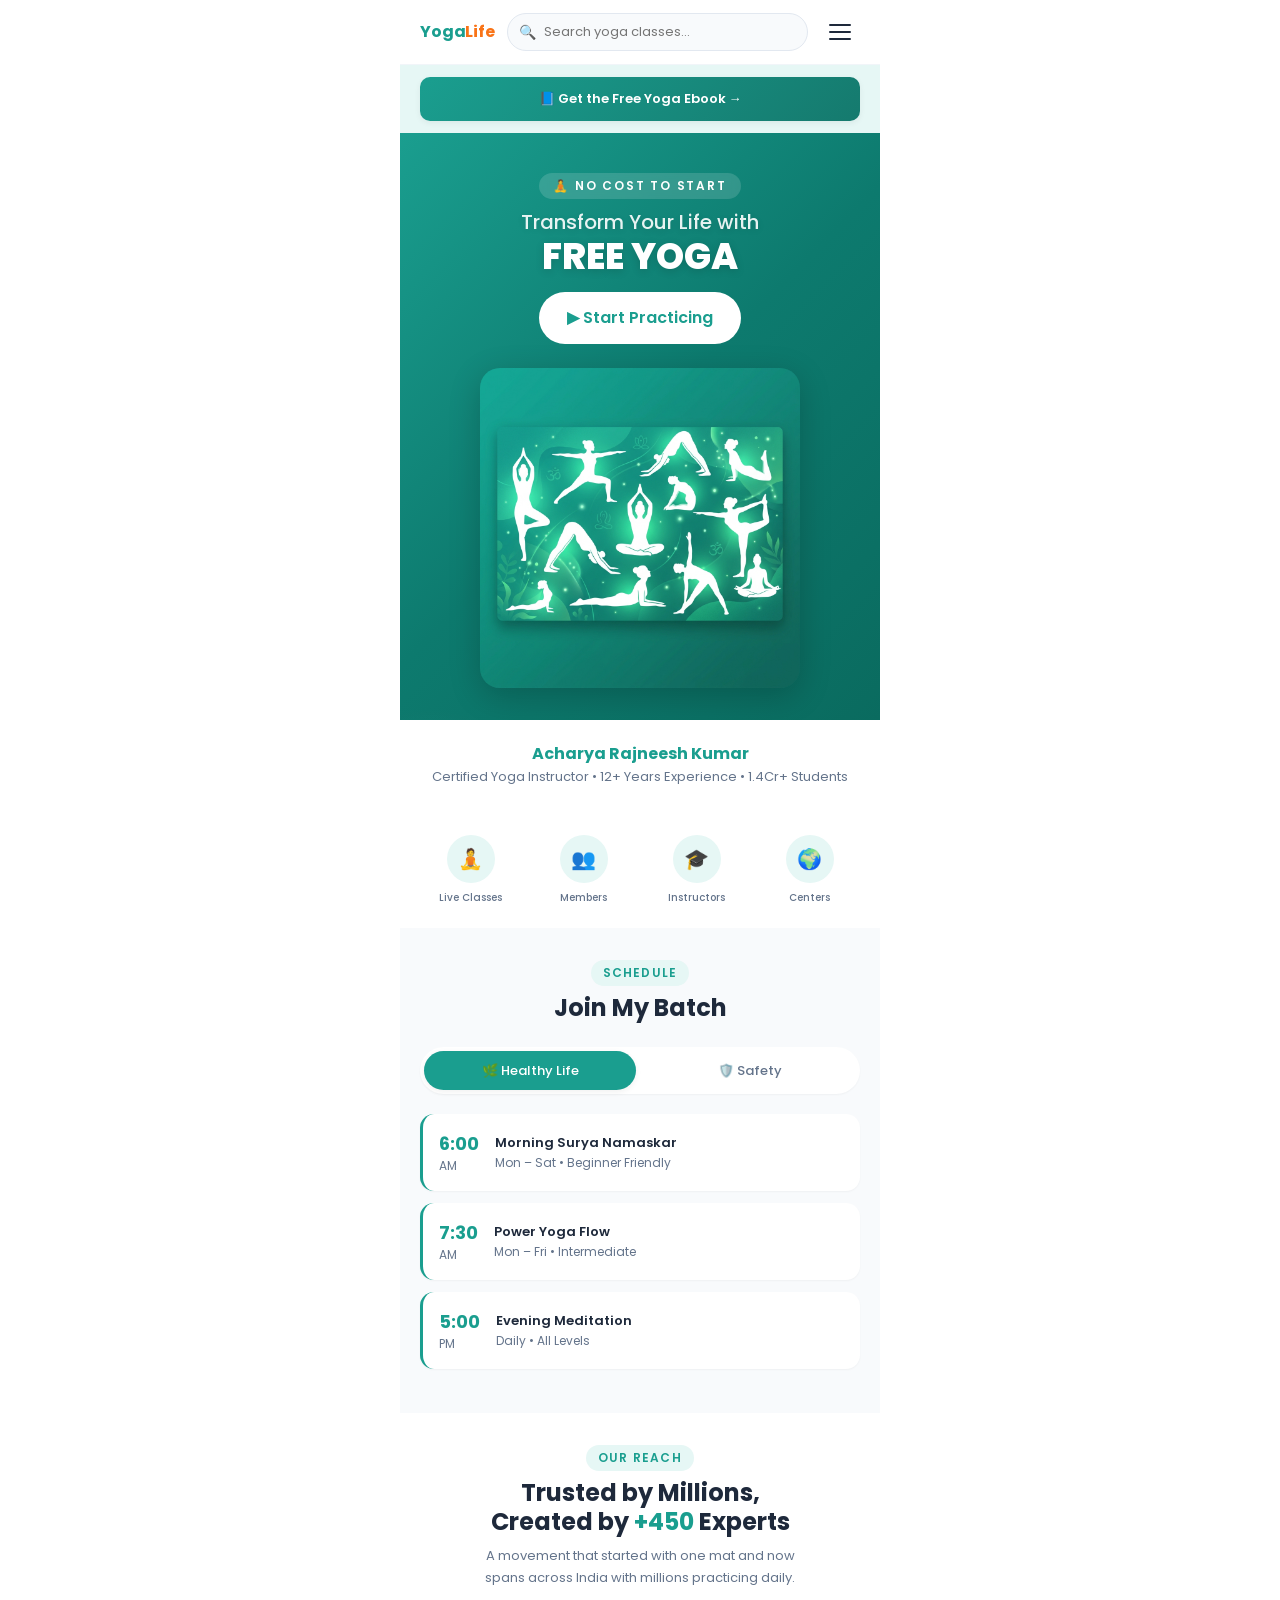
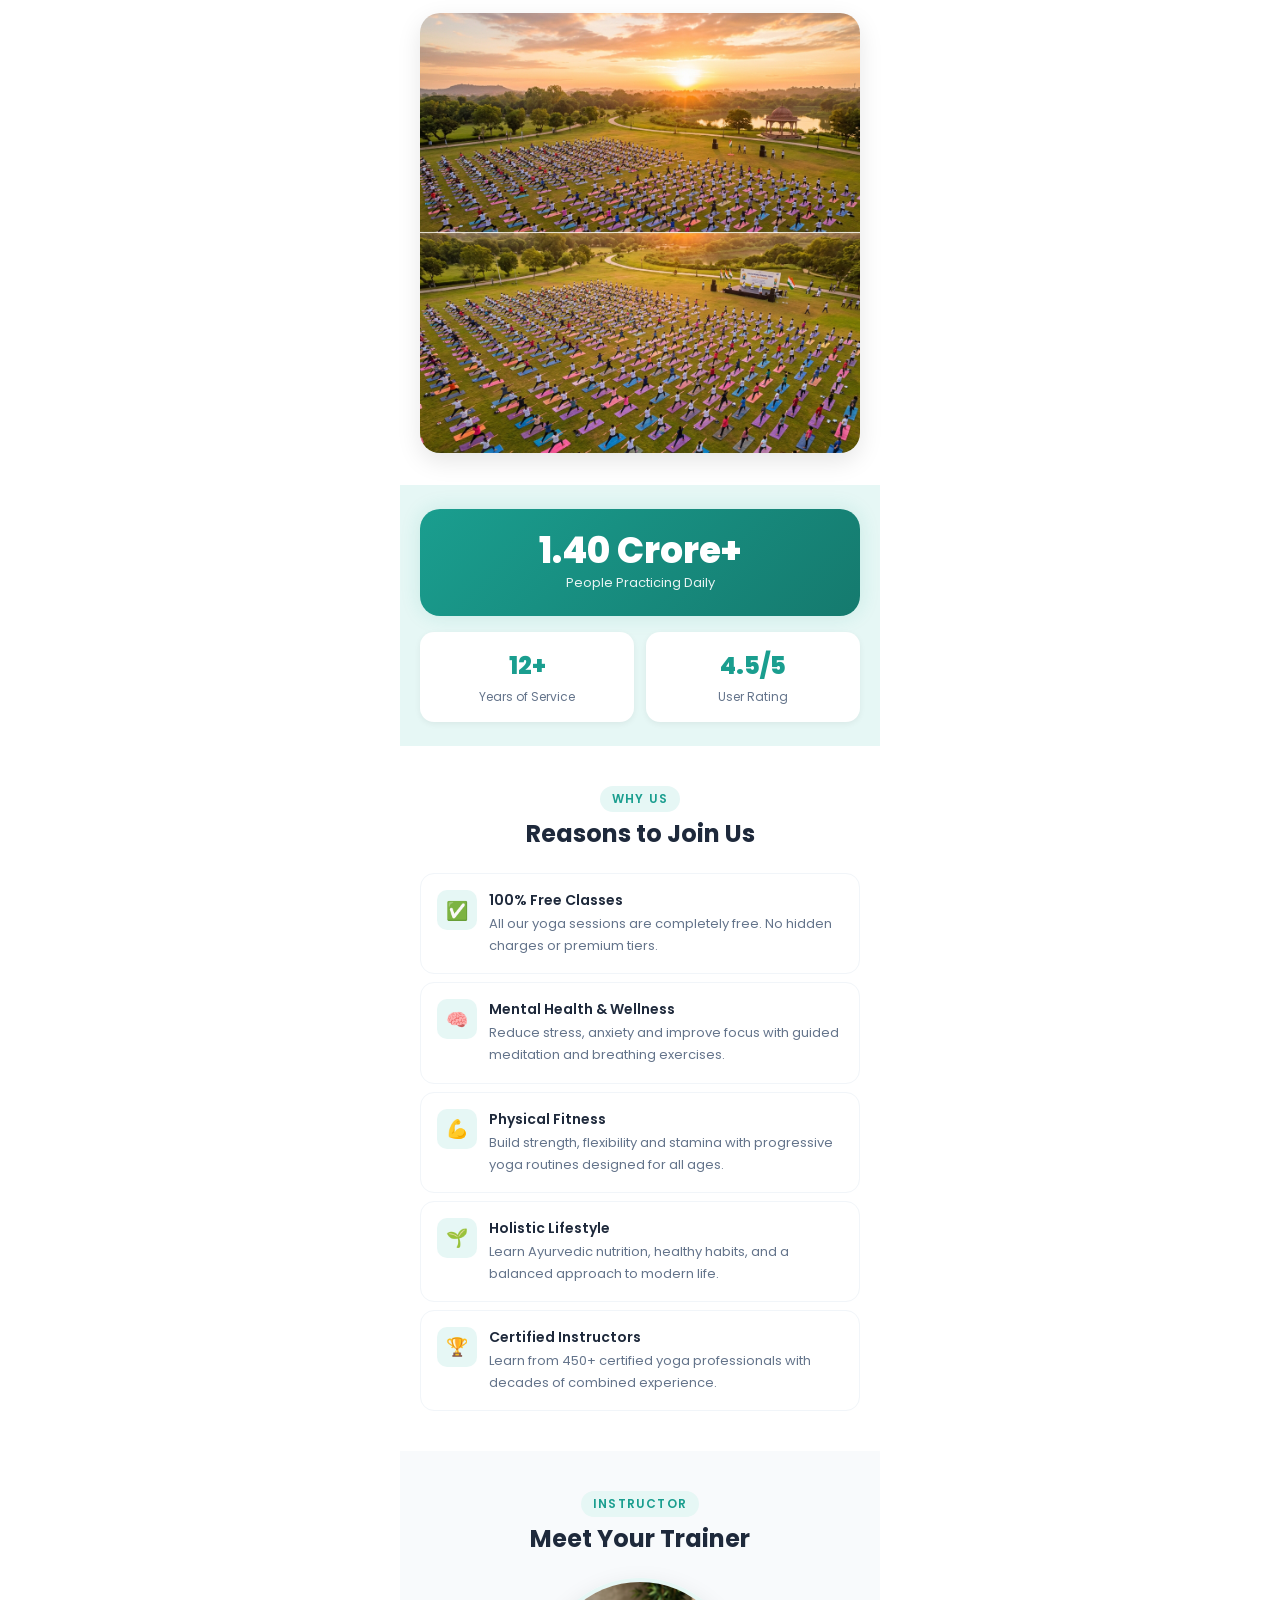
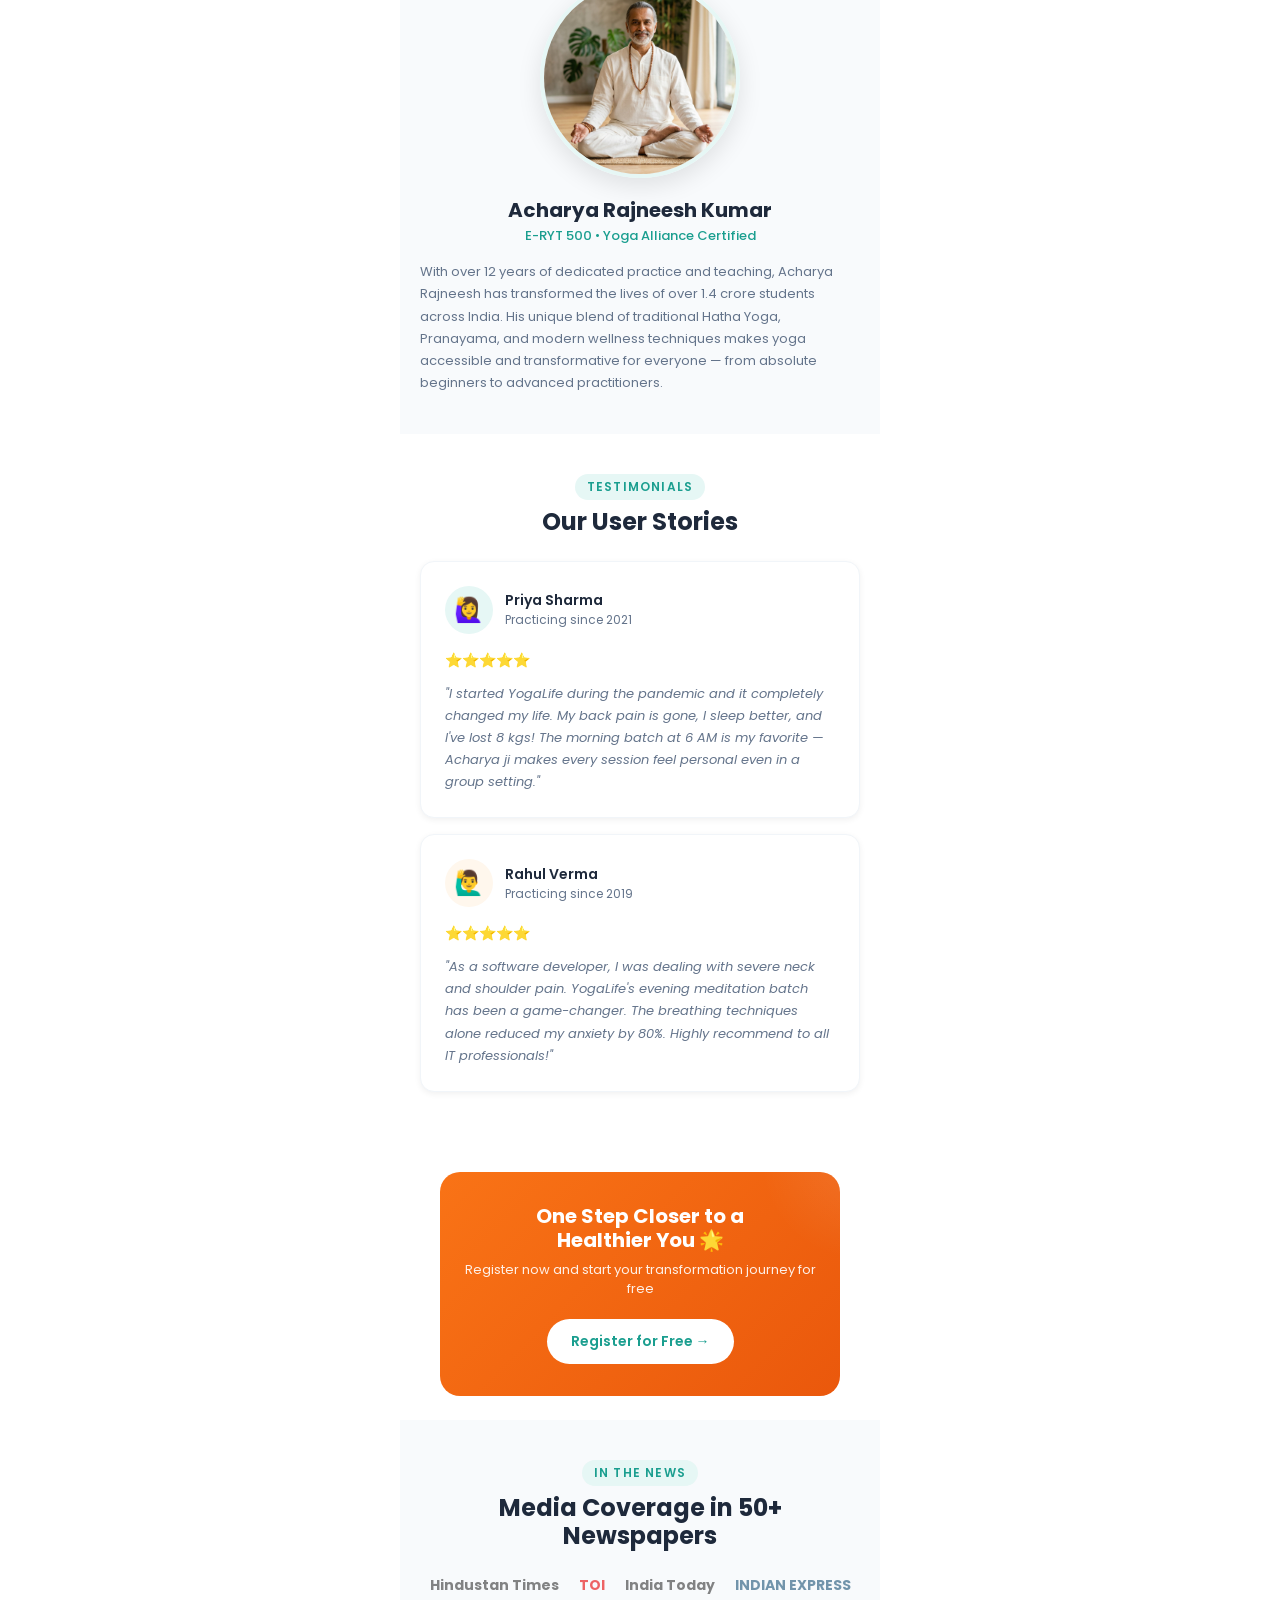
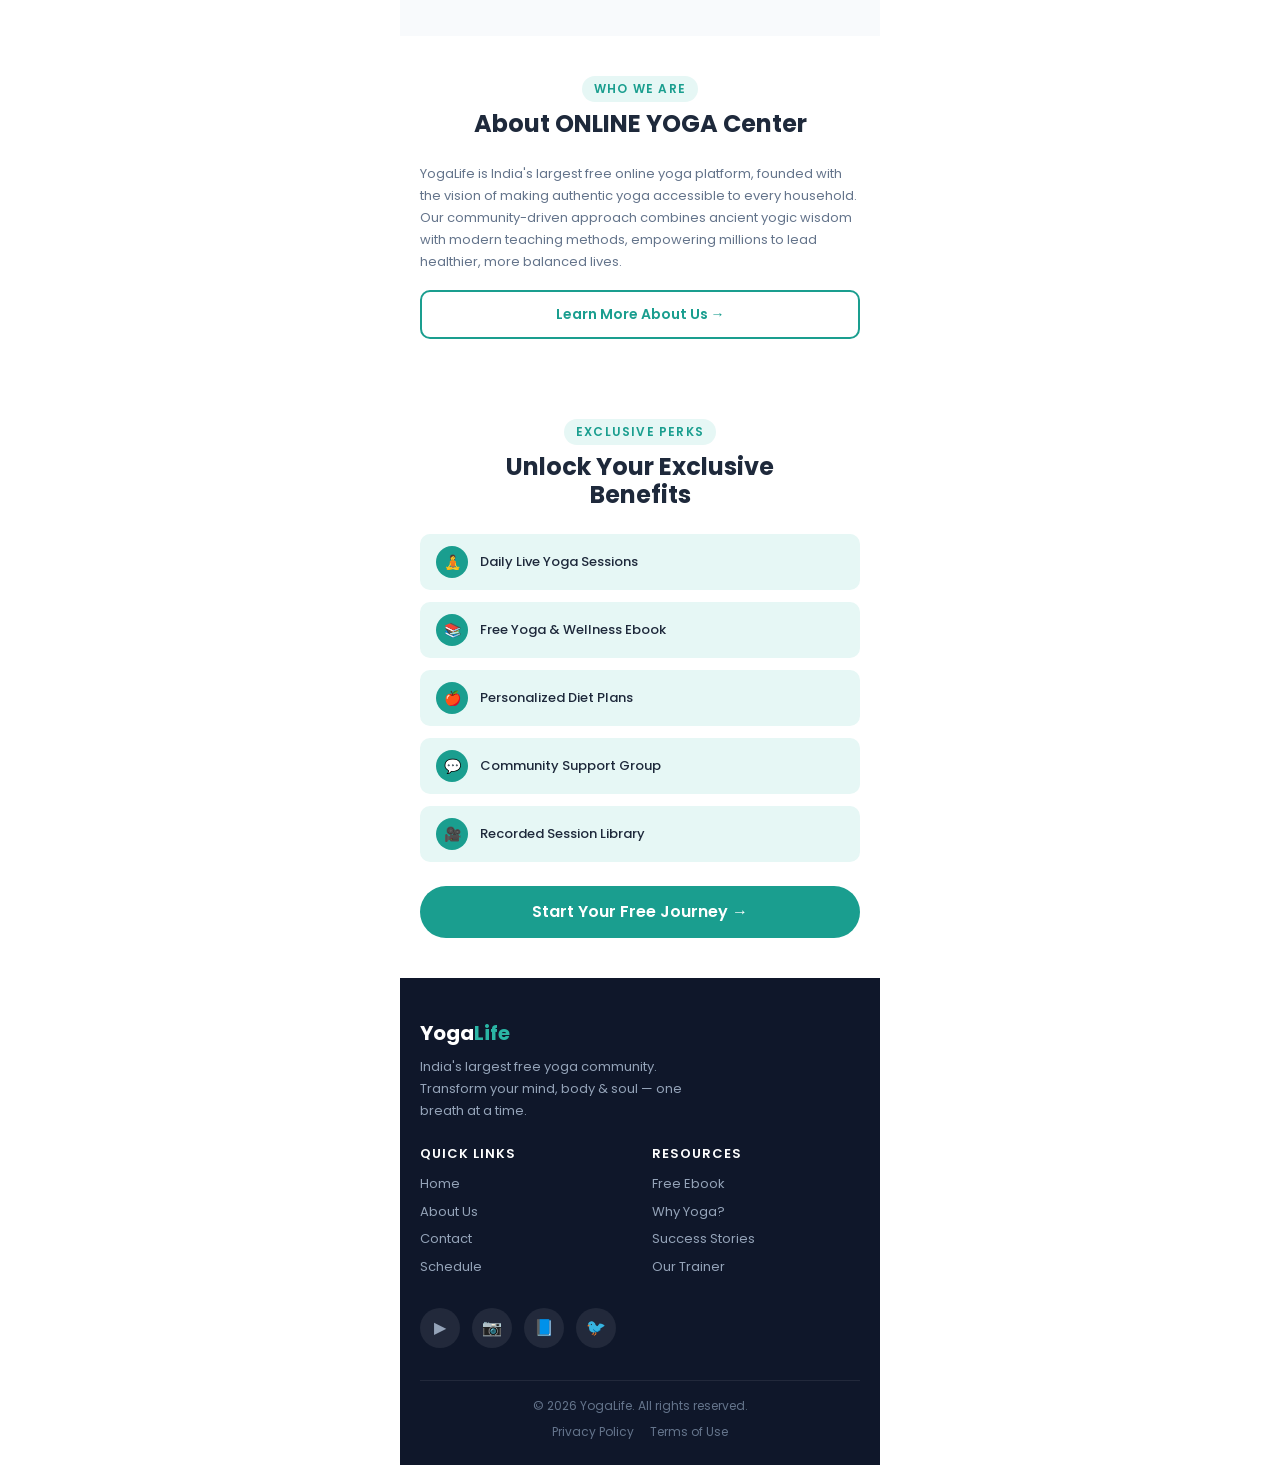
==== index.html @ 2ab1f59b "feat: initialize yoga website project with structural HTML, CSS modules, and core interactive JavaSc" ====
<!DOCTYPE html>
<html lang="en">
<head>
  <meta charset="UTF-8">
  <meta name="viewport" content="width=device-width, initial-scale=1.0, maximum-scale=1.0, user-scalable=no">
  <title>YogaLife — Free Yoga Classes Online | Transform Your Life</title>
  <meta name="description" content="Join millions practicing free yoga with YogaLife. Expert-led classes, trusted by 1.4 Crore+ users. Start your wellness journey today.">
  <link rel="icon" href="data:image/svg+xml,<svg xmlns='http://www.w3.org/2000/svg' viewBox='0 0 32 32'><text y='28' font-size='28'>🧘</text></svg>">

  <!-- Stylesheets -->
  <link rel="stylesheet" href="css/reset.css">
  <link rel="stylesheet" href="css/variables.css">
  <link rel="stylesheet" href="css/global.css">
  <link rel="stylesheet" href="css/components.css">
  <link rel="stylesheet" href="css/nav.css">
  <link rel="stylesheet" href="css/footer.css">
  <link rel="stylesheet" href="css/home.css">
</head>
<body>

  <!-- ========== NAVIGATION ========== -->
  <nav class="nav" id="main-nav">
    <div class="nav__inner">
      <a href="index.html" class="nav__brand">
        <span class="nav__name">Yoga<span>Life</span></span>
      </a>

      <div class="nav__search">
        <span class="nav__search-icon">🔍</span>
        <input type="text" class="nav__search-input" placeholder="Search yoga classes..." id="search-input">
      </div>

      <button class="nav__toggle" id="nav-toggle" aria-label="Open menu">
        <span class="nav__toggle-bar"></span>
        <span class="nav__toggle-bar"></span>
        <span class="nav__toggle-bar"></span>
      </button>
    </div>
  </nav>

  <!-- Slide Drawer -->
  <div class="nav__overlay" id="nav-overlay"></div>
  <div class="nav__drawer" id="nav-drawer">
    <div class="nav__drawer-header">
      <div class="nav__drawer-brand">Yoga<span>Life</span></div>
    </div>
    <div class="nav__links">
      <a href="index.html" class="nav__link active">
        <span class="nav__link-icon">🏠</span> Home
      </a>
      <a href="about.html" class="nav__link">
        <span class="nav__link-icon">📖</span> About Us
      </a>
      <a href="contact.html" class="nav__link">
        <span class="nav__link-icon">📞</span> Contact
      </a>
    </div>
    <div class="nav__drawer-cta">
      <a href="#benefits" class="btn btn--primary btn--full btn--pill">Get Free Ebook</a>
    </div>
  </div>

  <!-- ========== CTA BAR ========== -->
  <div class="cta-bar">
    <a href="#benefits" class="cta-bar__btn">📘 Get the Free Yoga Ebook →</a>
  </div>

  <!-- ========== HERO ========== -->
  <section class="hero" id="hero">
    <div class="hero__label">🧘 No Cost to Start</div>
    <h1 class="hero__title">
      <span>Transform Your Life with</span>
      FREE YOGA
    </h1>
    <div class="hero__cta">
      <a href="#join-batch" class="btn btn--white btn--pill btn--lg">
        ▶ Start Practicing
      </a>
    </div>
    <img src="assets/images/hero-banner.png" alt="Yoga poses silhouettes on teal background" class="hero__image" loading="eager">
  </section>

  <!-- ========== QUICK INFO ========== -->
  <section class="quick-info">
    <h2 class="quick-info__name">Acharya Rajneesh Kumar</h2>
    <p class="quick-info__tagline">Certified Yoga Instructor • 12+ Years Experience • 1.4Cr+ Students</p>
  </section>

  <!-- ========== QUICK STATS ROW ========== -->
  <section class="quick-stats animate-on-scroll">
    <div class="quick-stat">
      <div class="quick-stat__icon">🧘</div>
      <span class="quick-stat__label">Live Classes</span>
    </div>
    <div class="quick-stat">
      <div class="quick-stat__icon">👥</div>
      <span class="quick-stat__label">Members</span>
    </div>
    <div class="quick-stat">
      <div class="quick-stat__icon">🎓</div>
      <span class="quick-stat__label">Instructors</span>
    </div>
    <div class="quick-stat">
      <div class="quick-stat__icon">🌍</div>
      <span class="quick-stat__label">Centers</span>
    </div>
  </section>

  <!-- ========== JOIN MY BATCH ========== -->
  <section class="join-batch" id="join-batch">
    <div class="section-header">
      <span class="section-label">Schedule</span>
      <h2 class="section-title">Join My Batch</h2>
    </div>

    <div data-tabs>
      <div class="join-batch__tabs">
        <button class="join-batch__tab active" data-tab="healthy">🌿 Healthy Life</button>
        <button class="join-batch__tab" data-tab="safety">🛡️ Safety</button>
      </div>

      <div class="join-batch__content active" data-tab-panel="healthy">
        <div class="batch-card animate-on-scroll">
          <div class="batch-card__time">
            6:00 <span>AM</span>
          </div>
          <div class="batch-card__info">
            <div class="batch-card__name">Morning Surya Namaskar</div>
            <div class="batch-card__detail">Mon – Sat • Beginner Friendly</div>
          </div>
        </div>
        <div class="batch-card animate-on-scroll">
          <div class="batch-card__time">
            7:30 <span>AM</span>
          </div>
          <div class="batch-card__info">
            <div class="batch-card__name">Power Yoga Flow</div>
            <div class="batch-card__detail">Mon – Fri • Intermediate</div>
          </div>
        </div>
        <div class="batch-card animate-on-scroll">
          <div class="batch-card__time">
            5:00 <span>PM</span>
          </div>
          <div class="batch-card__info">
            <div class="batch-card__name">Evening Meditation</div>
            <div class="batch-card__detail">Daily • All Levels</div>
          </div>
        </div>
      </div>

      <div class="join-batch__content" data-tab-panel="safety">
        <div class="batch-card animate-on-scroll">
          <div class="batch-card__time">
            8:00 <span>AM</span>
          </div>
          <div class="batch-card__info">
            <div class="batch-card__name">Self-Defense Basics</div>
            <div class="batch-card__detail">Tue & Thu • All Levels</div>
          </div>
        </div>
        <div class="batch-card animate-on-scroll">
          <div class="batch-card__time">
            4:00 <span>PM</span>
          </div>
          <div class="batch-card__info">
            <div class="batch-card__name">Women's Safety Workshop</div>
            <div class="batch-card__detail">Saturday • Open for All</div>
          </div>
        </div>
      </div>
    </div>
  </section>

  <!-- ========== TRUST SECTION ========== -->
  <section class="trust animate-on-scroll">
    <div class="section-header">
      <span class="section-label">Our Reach</span>
      <h2 class="section-title">Trusted by Millions,<br>Created by <span class="text-primary-color">+450</span> Experts</h2>
      <p class="section-subtitle">A movement that started with one mat and now spans across India with millions practicing daily.</p>
    </div>
    <img src="assets/images/yoga-outdoor.png" alt="Hundreds of people practicing yoga outdoors at sunrise" class="trust__image" loading="lazy">
  </section>

  <!-- ========== BIG STATS ========== -->
  <section class="big-stats animate-on-scroll">
    <div class="big-stats__hero">
      <div class="big-stats__number">1.40 Crore+</div>
      <div class="big-stats__label">People Practicing Daily</div>
    </div>
    <div class="big-stats__row">
      <div class="stat-card animate-scale-in">
        <div class="stat-card__number">12+</div>
        <div class="stat-card__label">Years of Service</div>
      </div>
      <div class="stat-card animate-scale-in">
        <div class="stat-card__number">4.5/5</div>
        <div class="stat-card__label">User Rating</div>
      </div>
    </div>
  </section>

  <!-- ========== REASONS TO JOIN ========== -->
  <section class="reasons" id="reasons">
    <div class="section-header">
      <span class="section-label">Why Us</span>
      <h2 class="section-title">Reasons to Join Us</h2>
    </div>
    <div class="reasons__list">
      <div class="reason-item animate-on-scroll">
        <div class="reason-item__icon">✅</div>
        <div>
          <div class="reason-item__title">100% Free Classes</div>
          <p class="reason-item__text">All our yoga sessions are completely free. No hidden charges or premium tiers.</p>
        </div>
      </div>
      <div class="reason-item animate-on-scroll">
        <div class="reason-item__icon">🧠</div>
        <div>
          <div class="reason-item__title">Mental Health & Wellness</div>
          <p class="reason-item__text">Reduce stress, anxiety and improve focus with guided meditation and breathing exercises.</p>
        </div>
      </div>
      <div class="reason-item animate-on-scroll">
        <div class="reason-item__icon">💪</div>
        <div>
          <div class="reason-item__title">Physical Fitness</div>
          <p class="reason-item__text">Build strength, flexibility and stamina with progressive yoga routines designed for all ages.</p>
        </div>
      </div>
      <div class="reason-item animate-on-scroll">
        <div class="reason-item__icon">🌱</div>
        <div>
          <div class="reason-item__title">Holistic Lifestyle</div>
          <p class="reason-item__text">Learn Ayurvedic nutrition, healthy habits, and a balanced approach to modern life.</p>
        </div>
      </div>
      <div class="reason-item animate-on-scroll">
        <div class="reason-item__icon">🏆</div>
        <div>
          <div class="reason-item__title">Certified Instructors</div>
          <p class="reason-item__text">Learn from 450+ certified yoga professionals with decades of combined experience.</p>
        </div>
      </div>
    </div>
  </section>

  <!-- ========== MEET YOUR TRAINER ========== -->
  <section class="trainer animate-on-scroll" id="trainer">
    <div class="section-header">
      <span class="section-label">Instructor</span>
      <h2 class="section-title">Meet Your Trainer</h2>
    </div>
    <div class="trainer__card">
      <img src="assets/images/trainer-main.png" alt="Acharya Rajneesh Kumar - Yoga Instructor" class="trainer__image" loading="lazy">
      <h3 class="trainer__name">Acharya Rajneesh Kumar</h3>
      <p class="trainer__credentials">E-RYT 500 • Yoga Alliance Certified</p>
      <p class="trainer__bio">
        With over 12 years of dedicated practice and teaching, Acharya Rajneesh has transformed the lives of over 1.4 crore students across India. His unique blend of traditional Hatha Yoga, Pranayama, and modern wellness techniques makes yoga accessible and transformative for everyone — from absolute beginners to advanced practitioners.
      </p>
    </div>
  </section>

  <!-- ========== USER STORIES ========== -->
  <section class="stories" id="stories">
    <div class="section-header">
      <span class="section-label">Testimonials</span>
      <h2 class="section-title">Our User Stories</h2>
    </div>

    <div class="testimonial-card animate-on-scroll">
      <div class="testimonial-card__header">
        <div class="testimonial-card__avatar" style="background: var(--color-primary-bg); display:flex; align-items:center; justify-content:center; font-size:24px; width:48px; height:48px; border-radius:50%;">🙋‍♀️</div>
        <div>
          <div class="testimonial-card__name">Priya Sharma</div>
          <div class="testimonial-card__role">Practicing since 2021</div>
        </div>
      </div>
      <div class="testimonial-card__stars">⭐⭐⭐⭐⭐</div>
      <p class="testimonial-card__quote">
        "I started YogaLife during the pandemic and it completely changed my life. My back pain is gone, I sleep better, and I've lost 8 kgs! The morning batch at 6 AM is my favorite — Acharya ji makes every session feel personal even in a group setting."
      </p>
    </div>

    <div class="testimonial-card animate-on-scroll" style="margin-top: var(--space-4);">
      <div class="testimonial-card__header">
        <div class="testimonial-card__avatar" style="background: var(--color-accent-bg); display:flex; align-items:center; justify-content:center; font-size:24px; width:48px; height:48px; border-radius:50%;">🙋‍♂️</div>
        <div>
          <div class="testimonial-card__name">Rahul Verma</div>
          <div class="testimonial-card__role">Practicing since 2019</div>
        </div>
      </div>
      <div class="testimonial-card__stars">⭐⭐⭐⭐⭐</div>
      <p class="testimonial-card__quote">
        "As a software developer, I was dealing with severe neck and shoulder pain. YogaLife's evening meditation batch has been a game-changer. The breathing techniques alone reduced my anxiety by 80%. Highly recommend to all IT professionals!"
      </p>
    </div>
  </section>

  <!-- ========== CTA BANNER ========== -->
  <section class="section" style="padding-bottom: var(--space-6);">
    <div class="cta-banner animate-scale-in">
      <h2 class="cta-banner__title">One Step Closer to a<br>Healthier You 🌟</h2>
      <p class="cta-banner__text">Register now and start your transformation journey for free</p>
      <a href="contact.html" class="btn btn--white btn--pill" style="position:relative;z-index:1;">Register for Free →</a>
    </div>
  </section>

  <!-- ========== MEDIA COVERAGE ========== -->
  <section class="media-coverage animate-on-scroll">
    <div class="section-header">
      <span class="section-label">In the News</span>
      <h2 class="section-title">Media Coverage in 50+<br>Newspapers</h2>
    </div>
    <div class="media-coverage__logos">
      <span style="font-weight:700; font-size:14px; color:#333; opacity:0.6;">Hindustan Times</span>
      <span style="font-weight:700; font-size:14px; color:#e60000; opacity:0.6;">TOI</span>
      <span style="font-weight:700; font-size:14px; color:#333; opacity:0.6;">India Today</span>
      <span style="font-weight:700; font-size:14px; color:#1a5276; opacity:0.6;">INDIAN EXPRESS</span>
    </div>
  </section>

  <!-- ========== ABOUT PREVIEW ========== -->
  <section class="about-preview animate-on-scroll" id="about-preview">
    <div class="section-header">
      <span class="section-label">Who We Are</span>
      <h2 class="section-title">About ONLINE YOGA Center</h2>
    </div>
    <p class="about-preview__text">
      YogaLife is India's largest free online yoga platform, founded with the vision of making authentic yoga accessible to every household. Our community-driven approach combines ancient yogic wisdom with modern teaching methods, empowering millions to lead healthier, more balanced lives.
    </p>
    <a href="about.html" class="btn btn--outline btn--full mt-4">Learn More About Us →</a>
  </section>

  <!-- ========== UNLOCK BENEFITS ========== -->
  <section class="benefits" id="benefits">
    <div class="section-header">
      <span class="section-label">Exclusive Perks</span>
      <h2 class="section-title">Unlock Your Exclusive<br>Benefits</h2>
    </div>
    <div class="benefits__list">
      <div class="benefit-item animate-on-scroll">
        <div class="benefit-item__icon">🧘</div>
        <span class="benefit-item__text">Daily Live Yoga Sessions</span>
      </div>
      <div class="benefit-item animate-on-scroll">
        <div class="benefit-item__icon">📚</div>
        <span class="benefit-item__text">Free Yoga & Wellness Ebook</span>
      </div>
      <div class="benefit-item animate-on-scroll">
        <div class="benefit-item__icon">🍎</div>
        <span class="benefit-item__text">Personalized Diet Plans</span>
      </div>
      <div class="benefit-item animate-on-scroll">
        <div class="benefit-item__icon">💬</div>
        <span class="benefit-item__text">Community Support Group</span>
      </div>
      <div class="benefit-item animate-on-scroll">
        <div class="benefit-item__icon">🎥</div>
        <span class="benefit-item__text">Recorded Session Library</span>
      </div>
    </div>
    <a href="contact.html" class="btn btn--primary btn--full btn--pill btn--lg">
      Start Your Free Journey →
    </a>
  </section>

  <!-- ========== FOOTER ========== -->
  <footer class="footer" id="footer">
    <div class="footer__brand">
      <div class="footer__logo">Yoga<span>Life</span></div>
      <p class="footer__tagline">India's largest free yoga community. Transform your mind, body & soul — one breath at a time.</p>
    </div>

    <div class="footer__grid">
      <div>
        <h3 class="footer__heading">Quick Links</h3>
        <div class="footer__links">
          <a href="index.html" class="footer__link">Home</a>
          <a href="about.html" class="footer__link">About Us</a>
          <a href="contact.html" class="footer__link">Contact</a>
          <a href="#join-batch" class="footer__link">Schedule</a>
        </div>
      </div>
      <div>
        <h3 class="footer__heading">Resources</h3>
        <div class="footer__links">
          <a href="#benefits" class="footer__link">Free Ebook</a>
          <a href="#reasons" class="footer__link">Why Yoga?</a>
          <a href="#stories" class="footer__link">Success Stories</a>
          <a href="#trainer" class="footer__link">Our Trainer</a>
        </div>
      </div>
    </div>

    <div class="footer__social">
      <a href="#" class="footer__social-link" aria-label="YouTube">▶</a>
      <a href="#" class="footer__social-link" aria-label="Instagram">📷</a>
      <a href="#" class="footer__social-link" aria-label="Facebook">📘</a>
      <a href="#" class="footer__social-link" aria-label="Twitter">🐦</a>
    </div>

    <div class="footer__divider"></div>
    <div class="footer__bottom">
      <p class="footer__copyright">© 2026 YogaLife. All rights reserved.</p>
      <div class="footer__legal">
        <a href="#" class="footer__legal-link">Privacy Policy</a>
        <a href="#" class="footer__legal-link">Terms of Use</a>
      </div>
    </div>
  </footer>

  <!-- Scripts -->
  <script src="js/main.js"></script>
  <script src="js/tabs.js"></script>

</body>
</html>
---- css/variables.css ----
/* ============================================
   Design Tokens — CSS Custom Properties
   ============================================ */

:root {
  /* ---- Colors ---- */
  --color-primary:        #1A9E8F;
  --color-primary-dark:   #157A6E;
  --color-primary-light:  #2BB5A5;
  --color-primary-bg:     #E6F7F5;
  --color-primary-subtle: #F0FAF8;

  --color-accent:         #F97316;
  --color-accent-dark:    #EA580C;
  --color-accent-light:   #FB923C;
  --color-accent-bg:      #FFF7ED;

  --color-white:          #FFFFFF;
  --color-black:          #0F172A;

  --color-gray-50:        #F8FAFC;
  --color-gray-100:       #F1F5F9;
  --color-gray-200:       #E2E8F0;
  --color-gray-300:       #CBD5E1;
  --color-gray-400:       #94A3B8;
  --color-gray-500:       #64748B;
  --color-gray-600:       #475569;
  --color-gray-700:       #334155;
  --color-gray-800:       #1E293B;
  --color-gray-900:       #0F172A;

  --color-success:        #22C55E;
  --color-warning:        #EAB308;
  --color-error:          #EF4444;
  --color-info:           #3B82F6;

  /* ---- Surfaces ---- */
  --surface-page:         var(--color-white);
  --surface-card:         var(--color-white);
  --surface-elevated:     var(--color-gray-50);
  --surface-tinted:       var(--color-primary-subtle);

  /* ---- Text ---- */
  --text-primary:         var(--color-gray-800);
  --text-secondary:       var(--color-gray-500);
  --text-muted:           var(--color-gray-400);
  --text-on-primary:      var(--color-white);
  --text-on-accent:       var(--color-white);

  /* ---- Typography ---- */
  --font-family:          'Poppins', -apple-system, BlinkMacSystemFont, 'Segoe UI', sans-serif;
  --font-size-xs:         0.75rem;   /* 12px */
  --font-size-sm:         0.8125rem; /* 13px */
  --font-size-base:       0.875rem;  /* 14px */
  --font-size-md:         1rem;      /* 16px */
  --font-size-lg:         1.125rem;  /* 18px */
  --font-size-xl:         1.25rem;   /* 20px */
  --font-size-2xl:        1.5rem;    /* 24px */
  --font-size-3xl:        1.875rem;  /* 30px */
  --font-size-4xl:        2.25rem;   /* 36px */

  --font-weight-regular:  400;
  --font-weight-medium:   500;
  --font-weight-semibold: 600;
  --font-weight-bold:     700;
  --font-weight-extrabold:800;

  --line-height-tight:    1.2;
  --line-height-normal:   1.5;
  --line-height-relaxed:  1.7;

  /* ---- Spacing ---- */
  --space-1:  0.25rem;  /* 4px */
  --space-2:  0.5rem;   /* 8px */
  --space-3:  0.75rem;  /* 12px */
  --space-4:  1rem;     /* 16px */
  --space-5:  1.25rem;  /* 20px */
  --space-6:  1.5rem;   /* 24px */
  --space-8:  2rem;     /* 32px */
  --space-10: 2.5rem;   /* 40px */
  --space-12: 3rem;     /* 48px */
  --space-16: 4rem;     /* 64px */
  --space-20: 5rem;     /* 80px */

  /* ---- Layout ---- */
  --container-padding:    var(--space-5);
  --section-gap:          var(--space-12);

  /* ---- Border Radius ---- */
  --radius-sm:   6px;
  --radius-md:   10px;
  --radius-lg:   14px;
  --radius-xl:   20px;
  --radius-full: 9999px;

  /* ---- Shadows ---- */
  --shadow-xs:   0 1px 2px rgba(0,0,0,0.04);
  --shadow-sm:   0 2px 6px rgba(0,0,0,0.06);
  --shadow-md:   0 4px 12px rgba(0,0,0,0.08);
  --shadow-lg:   0 8px 24px rgba(0,0,0,0.10);
  --shadow-xl:   0 16px 40px rgba(0,0,0,0.12);
  --shadow-card: 0 2px 8px rgba(26,158,143,0.08);
  --shadow-glow: 0 0 20px rgba(26,158,143,0.15);

  /* ---- Transitions ---- */
  --transition-fast:   150ms ease;
  --transition-base:   250ms ease;
  --transition-slow:   400ms ease;
  --transition-spring: 350ms cubic-bezier(0.34,1.56,0.64,1);

  /* ---- Z-Index ---- */
  --z-dropdown:  100;
  --z-sticky:    200;
  --z-overlay:   300;
  --z-modal:     400;
  --z-toast:     500;
}
---- css/global.css ----
/* ============================================
   Global Styles — Typography, Layout, Utilities
   ============================================ */

@import url('https://fonts.googleapis.com/css2?family=Poppins:wght@300;400;500;600;700;800&display=swap');

body {
  font-family: var(--font-family);
  font-size: var(--font-size-base);
  font-weight: var(--font-weight-regular);
  color: var(--text-primary);
  background-color: var(--surface-page);
  line-height: var(--line-height-normal);
  max-width: 480px;
  margin: 0 auto;
  overflow-x: hidden;
  position: relative;
}

/* Typography */
.heading-1 { font-size: var(--font-size-3xl); font-weight: var(--font-weight-bold); line-height: var(--line-height-tight); }
.heading-2 { font-size: var(--font-size-2xl); font-weight: var(--font-weight-bold); line-height: var(--line-height-tight); }
.heading-3 { font-size: var(--font-size-xl); font-weight: var(--font-weight-semibold); }
.heading-4 { font-size: var(--font-size-lg); font-weight: var(--font-weight-semibold); }
.body-lg { font-size: var(--font-size-md); line-height: var(--line-height-relaxed); }
.body-sm { font-size: var(--font-size-sm); }
.text-xs { font-size: var(--font-size-xs); }
.text-muted { color: var(--text-secondary); }
.text-accent { color: var(--color-accent); }
.text-primary-color { color: var(--color-primary); }
.text-center { text-align: center; }
.text-bold { font-weight: var(--font-weight-bold); }

/* Section Containers */
.section { padding: var(--space-10) var(--container-padding); }
.section--tinted { background-color: var(--surface-tinted); }
.section--primary { background-color: var(--color-primary); color: var(--text-on-primary); }
.section--accent { background: linear-gradient(135deg, var(--color-accent), var(--color-accent-dark)); color: var(--text-on-accent); }
.section--gray { background-color: var(--color-gray-50); }

/* Section Header */
.section-header { margin-bottom: var(--space-6); text-align: center; }
.section-label {
  display: inline-block; font-size: var(--font-size-xs); font-weight: var(--font-weight-semibold);
  text-transform: uppercase; letter-spacing: 0.1em; color: var(--color-primary);
  background: var(--color-primary-bg); padding: var(--space-1) var(--space-3);
  border-radius: var(--radius-full); margin-bottom: var(--space-2);
}
.section-title { font-size: var(--font-size-2xl); font-weight: var(--font-weight-bold); color: var(--text-primary); margin-bottom: var(--space-2); line-height: var(--line-height-tight); }
.section-subtitle { font-size: var(--font-size-sm); color: var(--text-secondary); max-width: 320px; margin: 0 auto; line-height: var(--line-height-relaxed); }

/* Flex Utilities */
.flex { display: flex; }
.flex-col { flex-direction: column; }
.flex-wrap { flex-wrap: wrap; }
.items-center { align-items: center; }
.justify-center { justify-content: center; }
.justify-between { justify-content: space-between; }
.gap-2 { gap: var(--space-2); }
.gap-3 { gap: var(--space-3); }
.gap-4 { gap: var(--space-4); }
.gap-6 { gap: var(--space-6); }
.gap-8 { gap: var(--space-8); }

/* Spacing */
.mt-2 { margin-top: var(--space-2); }
.mt-4 { margin-top: var(--space-4); }
.mt-6 { margin-top: var(--space-6); }
.mb-2 { margin-bottom: var(--space-2); }
.mb-4 { margin-bottom: var(--space-4); }
.mb-6 { margin-bottom: var(--space-6); }
.w-full { width: 100%; }

/* Border Radius */
.rounded-md { border-radius: var(--radius-md); }
.rounded-lg { border-radius: var(--radius-lg); }
.rounded-xl { border-radius: var(--radius-xl); }
.rounded-full { border-radius: var(--radius-full); }

/* Scroll Animations */
.animate-on-scroll {
  opacity: 0; transform: translateY(24px);
  transition: opacity var(--transition-slow), transform var(--transition-slow);
}
.animate-on-scroll.is-visible { opacity: 1; transform: translateY(0); }
.animate-scale-in { opacity: 0; transform: scale(0.92); transition: opacity var(--transition-slow), transform var(--transition-spring); }
.animate-scale-in.is-visible { opacity: 1; transform: scale(1); }

.stagger-children > *:nth-child(1) { transition-delay: 0ms; }
.stagger-children > *:nth-child(2) { transition-delay: 80ms; }
.stagger-children > *:nth-child(3) { transition-delay: 160ms; }
.stagger-children > *:nth-child(4) { transition-delay: 240ms; }

.divider { width: 48px; height: 3px; background: linear-gradient(90deg, var(--color-primary), var(--color-primary-light)); border-radius: var(--radius-full); margin: var(--space-3) auto; }
.sr-only { position: absolute; width: 1px; height: 1px; padding: 0; margin: -1px; overflow: hidden; clip: rect(0,0,0,0); white-space: nowrap; border: 0; }
---- css/components.css ----
/* ============================================
   Reusable Components
   ============================================ */

/* ---- Buttons ---- */
.btn {
  display: inline-flex; align-items: center; justify-content: center; gap: var(--space-2);
  padding: 12px 24px; font-size: var(--font-size-base); font-weight: var(--font-weight-semibold);
  border-radius: var(--radius-md); transition: all var(--transition-base);
  cursor: pointer; border: none; white-space: nowrap; text-align: center;
}
.btn--primary { background: var(--color-primary); color: var(--text-on-primary); }
.btn--primary:hover { background: var(--color-primary-dark); transform: translateY(-1px); box-shadow: var(--shadow-md); }
.btn--accent { background: var(--color-accent); color: var(--text-on-accent); }
.btn--accent:hover { background: var(--color-accent-dark); transform: translateY(-1px); box-shadow: var(--shadow-md); }
.btn--outline { background: transparent; color: var(--color-primary); border: 2px solid var(--color-primary); }
.btn--outline:hover { background: var(--color-primary); color: var(--text-on-primary); }
.btn--white { background: var(--color-white); color: var(--color-primary); }
.btn--white:hover { background: var(--color-gray-100); transform: translateY(-1px); }
.btn--pill { border-radius: var(--radius-full); }
.btn--sm { padding: 8px 16px; font-size: var(--font-size-sm); }
.btn--lg { padding: 14px 28px; font-size: var(--font-size-md); }
.btn--full { width: 100%; }
.btn--icon { width: 44px; height: 44px; padding: 0; border-radius: var(--radius-full); }

/* ---- Cards ---- */
.card {
  background: var(--surface-card); border-radius: var(--radius-lg);
  box-shadow: var(--shadow-sm); overflow: hidden; transition: all var(--transition-base);
}
.card:hover { box-shadow: var(--shadow-md); transform: translateY(-2px); }
.card__image { width: 100%; height: 180px; object-fit: cover; }
.card__body { padding: var(--space-4); }
.card__title { font-size: var(--font-size-md); font-weight: var(--font-weight-semibold); margin-bottom: var(--space-1); }
.card__text { font-size: var(--font-size-sm); color: var(--text-secondary); line-height: var(--line-height-relaxed); }
.card--bordered { box-shadow: none; border: 1px solid var(--color-gray-200); }
.card--flat { box-shadow: none; }

/* ---- Badges ---- */
.badge {
  display: inline-flex; align-items: center; padding: 4px 10px;
  font-size: var(--font-size-xs); font-weight: var(--font-weight-semibold);
  border-radius: var(--radius-full); letter-spacing: 0.02em;
}
.badge--primary { background: var(--color-primary-bg); color: var(--color-primary); }
.badge--accent { background: var(--color-accent-bg); color: var(--color-accent); }
.badge--success { background: #DCFCE7; color: #16A34A; }

/* ---- Stat Card ---- */
.stat-card {
  text-align: center; padding: var(--space-4);
  background: var(--surface-card); border-radius: var(--radius-lg); box-shadow: var(--shadow-sm);
}
.stat-card__number { font-size: var(--font-size-2xl); font-weight: var(--font-weight-extrabold); color: var(--color-primary); }
.stat-card__label { font-size: var(--font-size-xs); color: var(--text-secondary); margin-top: var(--space-1); }

/* ---- Testimonial Card ---- */
.testimonial-card {
  background: var(--surface-card); border-radius: var(--radius-lg);
  padding: var(--space-6); box-shadow: var(--shadow-sm); border: 1px solid var(--color-gray-100);
}
.testimonial-card__header { display: flex; align-items: center; gap: var(--space-3); margin-bottom: var(--space-4); }
.testimonial-card__avatar { width: 48px; height: 48px; border-radius: var(--radius-full); object-fit: cover; }
.testimonial-card__name { font-weight: var(--font-weight-semibold); font-size: var(--font-size-base); }
.testimonial-card__role { font-size: var(--font-size-xs); color: var(--text-secondary); }
.testimonial-card__stars { display: flex; gap: 2px; color: var(--color-warning); margin-bottom: var(--space-3); }
.testimonial-card__quote { font-size: var(--font-size-sm); color: var(--text-secondary); line-height: var(--line-height-relaxed); font-style: italic; }

/* ---- Benefit Row ---- */
.benefit-row {
  display: flex; align-items: flex-start; gap: var(--space-3); padding: var(--space-3) 0;
}
.benefit-row__icon {
  width: 36px; height: 36px; min-width: 36px; border-radius: var(--radius-full);
  background: var(--color-primary-bg); color: var(--color-primary);
  display: flex; align-items: center; justify-content: center; font-size: 16px;
}
.benefit-row__content { flex: 1; }
.benefit-row__title { font-weight: var(--font-weight-semibold); font-size: var(--font-size-base); margin-bottom: 2px; }
.benefit-row__text { font-size: var(--font-size-sm); color: var(--text-secondary); }

/* ---- Filter Pills ---- */
.filter-pills {
  display: flex; gap: var(--space-2); overflow-x: auto; padding-bottom: var(--space-2);
  -webkit-overflow-scrolling: touch; scrollbar-width: none;
}
.filter-pills::-webkit-scrollbar { display: none; }
.filter-pill {
  padding: 8px 18px; font-size: var(--font-size-sm); font-weight: var(--font-weight-medium);
  border-radius: var(--radius-full); border: 1.5px solid var(--color-gray-200);
  background: var(--color-white); color: var(--text-secondary); white-space: nowrap;
  cursor: pointer; transition: all var(--transition-fast);
}
.filter-pill:hover { border-color: var(--color-primary); color: var(--color-primary); }
.filter-pill.active { background: var(--color-primary); color: var(--text-on-primary); border-color: var(--color-primary); }

/* ---- Accordion ---- */
.accordion-item { border-bottom: 1px solid var(--color-gray-200); }
.accordion-trigger {
  width: 100%; display: flex; justify-content: space-between; align-items: center;
  padding: var(--space-4) 0; font-size: var(--font-size-base); font-weight: var(--font-weight-medium);
  text-align: left; cursor: pointer; transition: color var(--transition-fast);
}
.accordion-trigger:hover { color: var(--color-primary); }
.accordion-trigger__icon { transition: transform var(--transition-base); font-size: 18px; }
.accordion-item.open .accordion-trigger__icon { transform: rotate(180deg); }
.accordion-content {
  max-height: 0; overflow: hidden; transition: max-height var(--transition-base);
}
.accordion-item.open .accordion-content { max-height: 500px; }
.accordion-content__inner { padding-bottom: var(--space-4); font-size: var(--font-size-sm); color: var(--text-secondary); line-height: var(--line-height-relaxed); }

/* ---- Media Logo Bar ---- */
.media-logos {
  display: flex; gap: var(--space-4); align-items: center; justify-content: center;
  flex-wrap: wrap; opacity: 0.7;
}
.media-logos img { height: 24px; object-fit: contain; filter: grayscale(100%); transition: filter var(--transition-base); }
.media-logos img:hover { filter: grayscale(0%); }

/* ---- Icon Circle ---- */
.icon-circle {
  width: 56px; height: 56px; border-radius: var(--radius-full);
  display: flex; align-items: center; justify-content: center;
  font-size: 24px;
}
.icon-circle--primary { background: var(--color-primary-bg); color: var(--color-primary); }
.icon-circle--accent { background: var(--color-accent-bg); color: var(--color-accent); }

/* ---- Form Inputs ---- */
.form-group { margin-bottom: var(--space-4); }
.form-label { display: block; font-size: var(--font-size-sm); font-weight: var(--font-weight-medium); margin-bottom: var(--space-2); color: var(--text-primary); }
.form-input {
  width: 100%; padding: 12px 16px; font-size: var(--font-size-base); border: 1.5px solid var(--color-gray-200);
  border-radius: var(--radius-md); background: var(--color-white); transition: border-color var(--transition-fast);
}
.form-input:focus { border-color: var(--color-primary); box-shadow: 0 0 0 3px rgba(26,158,143,0.1); }
.form-input--textarea { min-height: 120px; resize: vertical; }
.form-input.error { border-color: var(--color-error); }
.form-error { font-size: var(--font-size-xs); color: var(--color-error); margin-top: var(--space-1); }
---- css/nav.css ----
/* ============================================
   Mobile Navigation — Hamburger + Slide Drawer
   ============================================ */

.nav {
  position: sticky;
  top: 0;
  z-index: var(--z-sticky);
  background: var(--color-white);
  border-bottom: 1px solid var(--color-gray-100);
  padding: var(--space-3) var(--container-padding);
}

.nav__inner {
  display: flex;
  align-items: center;
  justify-content: space-between;
  gap: var(--space-3);
}

.nav__brand {
  display: flex;
  align-items: center;
  gap: var(--space-2);
}

.nav__logo {
  width: 32px;
  height: 32px;
}

.nav__name {
  font-size: var(--font-size-md);
  font-weight: var(--font-weight-bold);
  color: var(--color-primary);
  letter-spacing: -0.01em;
}

.nav__name span {
  color: var(--color-accent);
}

/* Hamburger Button */
.nav__toggle {
  width: 40px;
  height: 40px;
  display: flex;
  flex-direction: column;
  align-items: center;
  justify-content: center;
  gap: 5px;
  cursor: pointer;
  z-index: calc(var(--z-modal) + 1);
}

.nav__toggle-bar {
  width: 22px;
  height: 2px;
  background: var(--text-primary);
  border-radius: 2px;
  transition: all var(--transition-base);
}

.nav__toggle.active .nav__toggle-bar:nth-child(1) {
  transform: translateY(7px) rotate(45deg);
}

.nav__toggle.active .nav__toggle-bar:nth-child(2) {
  opacity: 0;
}

.nav__toggle.active .nav__toggle-bar:nth-child(3) {
  transform: translateY(-7px) rotate(-45deg);
}

/* Search */
.nav__search {
  flex: 1;
  position: relative;
}

.nav__search-input {
  width: 100%;
  padding: 8px 12px 8px 36px;
  font-size: var(--font-size-sm);
  border: 1.5px solid var(--color-gray-200);
  border-radius: var(--radius-full);
  background: var(--color-gray-50);
  transition: border-color var(--transition-fast);
}

.nav__search-input:focus {
  border-color: var(--color-primary);
  background: var(--color-white);
}

.nav__search-icon {
  position: absolute;
  left: 12px;
  top: 50%;
  transform: translateY(-50%);
  color: var(--text-muted);
  font-size: 14px;
}

/* Slide Drawer Overlay */
.nav__overlay {
  position: fixed;
  top: 0;
  left: 0;
  width: 100%;
  height: 100%;
  background: rgba(0, 0, 0, 0.5);
  opacity: 0;
  visibility: hidden;
  transition: all var(--transition-base);
  z-index: var(--z-overlay);
}

.nav__overlay.active {
  opacity: 1;
  visibility: visible;
}

/* Slide Drawer */
.nav__drawer {
  position: fixed;
  top: 0;
  right: -100%;
  width: 80%;
  max-width: 320px;
  height: 100%;
  background: var(--color-white);
  z-index: var(--z-modal);
  transition: right var(--transition-base);
  padding: var(--space-16) var(--space-6) var(--space-6);
  overflow-y: auto;
  box-shadow: var(--shadow-xl);
}

.nav__drawer.active {
  right: 0;
}

.nav__drawer-header {
  margin-bottom: var(--space-8);
  padding-bottom: var(--space-4);
  border-bottom: 1px solid var(--color-gray-100);
}

.nav__drawer-brand {
  font-size: var(--font-size-xl);
  font-weight: var(--font-weight-bold);
  color: var(--color-primary);
}

.nav__drawer-brand span {
  color: var(--color-accent);
}

.nav__links {
  display: flex;
  flex-direction: column;
  gap: var(--space-1);
}

.nav__link {
  display: flex;
  align-items: center;
  gap: var(--space-3);
  padding: var(--space-3) var(--space-4);
  font-size: var(--font-size-base);
  font-weight: var(--font-weight-medium);
  color: var(--text-primary);
  border-radius: var(--radius-md);
  transition: all var(--transition-fast);
}

.nav__link:hover,
.nav__link.active {
  background: var(--color-primary-bg);
  color: var(--color-primary);
}

.nav__link-icon {
  width: 20px;
  text-align: center;
  font-size: 16px;
}

.nav__drawer-cta {
  margin-top: var(--space-8);
  padding-top: var(--space-6);
  border-top: 1px solid var(--color-gray-100);
}
---- css/footer.css ----
/* ============================================
   Footer
   ============================================ */

.footer {
  background: var(--color-gray-900);
  color: var(--color-gray-300);
  padding: var(--space-10) var(--container-padding) var(--space-6);
}

.footer__brand {
  margin-bottom: var(--space-6);
}

.footer__logo {
  font-size: var(--font-size-xl);
  font-weight: var(--font-weight-bold);
  color: var(--color-white);
  margin-bottom: var(--space-2);
}

.footer__logo span {
  color: var(--color-primary-light);
}

.footer__tagline {
  font-size: var(--font-size-sm);
  color: var(--color-gray-400);
  line-height: var(--line-height-relaxed);
  max-width: 280px;
}

.footer__grid {
  display: grid;
  grid-template-columns: 1fr 1fr;
  gap: var(--space-6);
  margin-bottom: var(--space-8);
}

.footer__heading {
  font-size: var(--font-size-sm);
  font-weight: var(--font-weight-semibold);
  color: var(--color-white);
  text-transform: uppercase;
  letter-spacing: 0.08em;
  margin-bottom: var(--space-3);
}

.footer__links {
  display: flex;
  flex-direction: column;
  gap: var(--space-2);
}

.footer__link {
  font-size: var(--font-size-sm);
  color: var(--color-gray-400);
  transition: color var(--transition-fast);
}

.footer__link:hover {
  color: var(--color-primary-light);
}

.footer__social {
  display: flex;
  gap: var(--space-3);
  margin-bottom: var(--space-8);
}

.footer__social-link {
  width: 40px;
  height: 40px;
  border-radius: var(--radius-full);
  background: rgba(255, 255, 255, 0.08);
  display: flex;
  align-items: center;
  justify-content: center;
  color: var(--color-gray-400);
  font-size: 16px;
  transition: all var(--transition-fast);
}

.footer__social-link:hover {
  background: var(--color-primary);
  color: var(--color-white);
  transform: translateY(-2px);
}

.footer__divider {
  height: 1px;
  background: rgba(255, 255, 255, 0.08);
  margin-bottom: var(--space-4);
}

.footer__bottom {
  display: flex;
  flex-direction: column;
  align-items: center;
  gap: var(--space-2);
  text-align: center;
}

.footer__copyright {
  font-size: var(--font-size-xs);
  color: var(--color-gray-500);
}

.footer__legal {
  display: flex;
  gap: var(--space-4);
}

.footer__legal-link {
  font-size: var(--font-size-xs);
  color: var(--color-gray-500);
  transition: color var(--transition-fast);
}

.footer__legal-link:hover {
  color: var(--color-primary-light);
}
---- css/home.css ----
/* ============================================
   Home / Landing Page Styles
   ============================================ */

/* ---- Hero Section ---- */
.hero {
  background: linear-gradient(135deg, #1A9E8F 0%, #0D7A6E 50%, #0A6B5F 100%);
  color: var(--color-white);
  padding: var(--space-10) var(--container-padding) var(--space-8);
  position: relative;
  overflow: hidden;
  text-align: center;
}

.hero::before {
  content: '';
  position: absolute;
  top: -50%;
  right: -30%;
  width: 300px;
  height: 300px;
  background: radial-gradient(circle, rgba(255,255,255,0.08) 0%, transparent 70%);
  border-radius: 50%;
}

.hero::after {
  content: '';
  position: absolute;
  bottom: -40%;
  left: -20%;
  width: 250px;
  height: 250px;
  background: radial-gradient(circle, rgba(255,255,255,0.05) 0%, transparent 70%);
  border-radius: 50%;
}

.hero__label {
  display: inline-block;
  font-size: var(--font-size-xs);
  font-weight: var(--font-weight-semibold);
  text-transform: uppercase;
  letter-spacing: 0.15em;
  background: rgba(255,255,255,0.15);
  padding: 4px 14px;
  border-radius: var(--radius-full);
  margin-bottom: var(--space-3);
  backdrop-filter: blur(4px);
}

.hero__title {
  font-size: var(--font-size-4xl);
  font-weight: var(--font-weight-extrabold);
  line-height: 1.1;
  margin-bottom: var(--space-4);
  text-shadow: 0 2px 8px rgba(0,0,0,0.15);
}

.hero__title span {
  display: block;
  font-size: var(--font-size-xl);
  font-weight: var(--font-weight-medium);
  opacity: 0.9;
  margin-bottom: var(--space-1);
}

.hero__cta {
  margin-bottom: var(--space-6);
}

.hero__image {
  width: 100%;
  max-width: 320px;
  margin: 0 auto;
  border-radius: var(--radius-xl);
  box-shadow: 0 8px 32px rgba(0,0,0,0.2);
  position: relative;
  z-index: 1;
}

/* ---- Quick Info Bar ---- */
.quick-info {
  padding: var(--space-6) var(--container-padding);
  text-align: center;
  background: var(--color-white);
}

.quick-info__name {
  font-size: var(--font-size-md);
  font-weight: var(--font-weight-bold);
  color: var(--color-primary);
  margin-bottom: var(--space-1);
}

.quick-info__tagline {
  font-size: var(--font-size-sm);
  color: var(--text-secondary);
}

/* ---- CTA Bar (Get Free Ebook) ---- */
.cta-bar {
  padding: var(--space-3) var(--container-padding);
  background: var(--color-primary-bg);
}

.cta-bar__btn {
  width: 100%;
  background: linear-gradient(135deg, var(--color-primary), var(--color-primary-dark));
  color: var(--color-white);
  padding: 12px;
  border-radius: var(--radius-md);
  font-weight: var(--font-weight-semibold);
  font-size: var(--font-size-sm);
  text-align: center;
  display: block;
  transition: all var(--transition-base);
  box-shadow: var(--shadow-sm);
}

.cta-bar__btn:hover {
  transform: translateY(-1px);
  box-shadow: var(--shadow-md);
}

/* ---- Quick Stats Row ---- */
.quick-stats {
  padding: var(--space-6) var(--container-padding);
  display: grid;
  grid-template-columns: repeat(4, 1fr);
  gap: var(--space-3);
  text-align: center;
}

.quick-stat {
  display: flex;
  flex-direction: column;
  align-items: center;
  gap: var(--space-2);
}

.quick-stat__icon {
  width: 48px;
  height: 48px;
  border-radius: var(--radius-full);
  background: var(--color-primary-bg);
  display: flex;
  align-items: center;
  justify-content: center;
  font-size: 20px;
  color: var(--color-primary);
  transition: all var(--transition-base);
}

.quick-stat:hover .quick-stat__icon {
  background: var(--color-primary);
  color: var(--color-white);
  transform: scale(1.08);
}

.quick-stat__label {
  font-size: 10px;
  font-weight: var(--font-weight-medium);
  color: var(--text-secondary);
  line-height: 1.3;
}

/* ---- Join My Batch ---- */
.join-batch {
  padding: var(--space-8) var(--container-padding);
  background: var(--color-gray-50);
}

.join-batch__tabs {
  display: flex;
  gap: var(--space-2);
  margin-bottom: var(--space-5);
  background: var(--color-white);
  padding: 4px;
  border-radius: var(--radius-full);
  box-shadow: var(--shadow-xs);
}

.join-batch__tab {
  flex: 1;
  padding: 10px;
  text-align: center;
  font-size: var(--font-size-sm);
  font-weight: var(--font-weight-medium);
  border-radius: var(--radius-full);
  cursor: pointer;
  transition: all var(--transition-fast);
  color: var(--text-secondary);
}

.join-batch__tab.active {
  background: var(--color-primary);
  color: var(--color-white);
  box-shadow: var(--shadow-sm);
}

.join-batch__content {
  display: none;
}

.join-batch__content.active {
  display: block;
  animation: fadeIn 0.3s ease;
}

@keyframes fadeIn {
  from { opacity: 0; transform: translateY(8px); }
  to { opacity: 1; transform: translateY(0); }
}

.batch-card {
  background: var(--color-white);
  border-radius: var(--radius-lg);
  padding: var(--space-4);
  margin-bottom: var(--space-3);
  box-shadow: var(--shadow-xs);
  display: flex;
  align-items: center;
  gap: var(--space-4);
  border-left: 3px solid var(--color-primary);
}

.batch-card__time {
  font-size: var(--font-size-lg);
  font-weight: var(--font-weight-bold);
  color: var(--color-primary);
  white-space: nowrap;
}

.batch-card__time span {
  display: block;
  font-size: var(--font-size-xs);
  color: var(--text-secondary);
  font-weight: var(--font-weight-regular);
}

.batch-card__info {
  flex: 1;
}

.batch-card__name {
  font-size: var(--font-size-sm);
  font-weight: var(--font-weight-semibold);
  margin-bottom: 2px;
}

.batch-card__detail {
  font-size: var(--font-size-xs);
  color: var(--text-secondary);
}

/* ---- Trust Section ---- */
.trust {
  padding: var(--space-8) var(--container-padding);
  text-align: center;
}

.trust__image {
  width: 100%;
  border-radius: var(--radius-xl);
  margin-top: var(--space-5);
  box-shadow: var(--shadow-lg);
}

/* ---- Big Stats ---- */
.big-stats {
  padding: var(--space-6) var(--container-padding);
  background: var(--color-primary-bg);
}

.big-stats__hero {
  text-align: center;
  padding: var(--space-6);
  background: linear-gradient(135deg, var(--color-primary), var(--color-primary-dark));
  border-radius: var(--radius-xl);
  color: var(--color-white);
  margin-bottom: var(--space-4);
  box-shadow: var(--shadow-glow);
}

.big-stats__number {
  font-size: var(--font-size-4xl);
  font-weight: var(--font-weight-extrabold);
  line-height: 1;
}

.big-stats__label {
  font-size: var(--font-size-sm);
  opacity: 0.9;
  margin-top: var(--space-1);
}

.big-stats__row {
  display: grid;
  grid-template-columns: 1fr 1fr;
  gap: var(--space-3);
}

/* ---- Reasons Section ---- */
.reasons {
  padding: var(--space-10) var(--container-padding);
}

.reasons__list {
  display: flex;
  flex-direction: column;
  gap: var(--space-2);
}

.reason-item {
  display: flex;
  align-items: flex-start;
  gap: var(--space-3);
  padding: var(--space-4);
  background: var(--color-white);
  border-radius: var(--radius-lg);
  border: 1px solid var(--color-gray-100);
  transition: all var(--transition-base);
}

.reason-item:hover {
  border-color: var(--color-primary-bg);
  box-shadow: var(--shadow-card);
  transform: translateX(4px);
}

.reason-item__icon {
  width: 40px;
  height: 40px;
  min-width: 40px;
  border-radius: var(--radius-md);
  background: var(--color-primary-bg);
  color: var(--color-primary);
  display: flex;
  align-items: center;
  justify-content: center;
  font-size: 18px;
}

.reason-item__title {
  font-size: var(--font-size-base);
  font-weight: var(--font-weight-semibold);
  margin-bottom: 2px;
}

.reason-item__text {
  font-size: var(--font-size-sm);
  color: var(--text-secondary);
  line-height: var(--line-height-relaxed);
}

/* ---- Meet Trainer ---- */
.trainer {
  padding: var(--space-10) var(--container-padding);
  background: var(--color-gray-50);
}

.trainer__card {
  text-align: center;
}

.trainer__image {
  width: 200px;
  height: 200px;
  border-radius: var(--radius-full);
  object-fit: cover;
  margin: 0 auto var(--space-5);
  border: 4px solid var(--color-primary-bg);
  box-shadow: var(--shadow-lg);
}

.trainer__name {
  font-size: var(--font-size-xl);
  font-weight: var(--font-weight-bold);
  margin-bottom: var(--space-1);
}

.trainer__credentials {
  font-size: var(--font-size-sm);
  color: var(--color-primary);
  font-weight: var(--font-weight-medium);
  margin-bottom: var(--space-4);
}

.trainer__bio {
  font-size: var(--font-size-sm);
  color: var(--text-secondary);
  line-height: var(--line-height-relaxed);
  text-align: left;
}

/* ---- User Stories / Testimonials ---- */
.stories {
  padding: var(--space-10) var(--container-padding);
}

/* ---- CTA Banner ---- */
.cta-banner {
  margin: 0 var(--container-padding);
  padding: var(--space-8) var(--space-6);
  background: linear-gradient(135deg, var(--color-accent) 0%, var(--color-accent-dark) 100%);
  border-radius: var(--radius-xl);
  text-align: center;
  color: var(--color-white);
  position: relative;
  overflow: hidden;
}

.cta-banner::before {
  content: '';
  position: absolute;
  top: -50%;
  right: -30%;
  width: 200px;
  height: 200px;
  background: radial-gradient(circle, rgba(255,255,255,0.1) 0%, transparent 70%);
  border-radius: 50%;
}

.cta-banner__title {
  font-size: var(--font-size-xl);
  font-weight: var(--font-weight-bold);
  margin-bottom: var(--space-2);
  position: relative;
  z-index: 1;
}

.cta-banner__text {
  font-size: var(--font-size-sm);
  opacity: 0.9;
  margin-bottom: var(--space-5);
  position: relative;
  z-index: 1;
}

/* ---- Media Coverage ---- */
.media-coverage {
  padding: var(--space-10) var(--container-padding);
  text-align: center;
  background: var(--color-gray-50);
}

.media-coverage__logos {
  display: flex;
  flex-wrap: wrap;
  gap: var(--space-5);
  justify-content: center;
  align-items: center;
  margin-top: var(--space-5);
}

.media-coverage__logo {
  height: 22px;
  object-fit: contain;
  opacity: 0.5;
  filter: grayscale(100%);
  transition: all var(--transition-base);
}

.media-coverage__logo:hover {
  opacity: 1;
  filter: grayscale(0%);
}

/* ---- About Preview ---- */
.about-preview {
  padding: var(--space-10) var(--container-padding);
}

.about-preview__image {
  width: 100%;
  border-radius: var(--radius-lg);
  margin-top: var(--space-5);
  box-shadow: var(--shadow-sm);
}

.about-preview__text {
  font-size: var(--font-size-sm);
  color: var(--text-secondary);
  line-height: var(--line-height-relaxed);
  margin-top: var(--space-4);
}

/* ---- Benefits Unlock ---- */
.benefits {
  padding: var(--space-10) var(--container-padding);
  background: var(--color-white);
}

.benefits__list {
  display: flex;
  flex-direction: column;
  gap: var(--space-3);
  margin-bottom: var(--space-6);
}

.benefit-item {
  display: flex;
  align-items: center;
  gap: var(--space-3);
  padding: var(--space-3) var(--space-4);
  background: var(--color-primary-bg);
  border-radius: var(--radius-md);
}

.benefit-item__icon {
  width: 32px;
  height: 32px;
  min-width: 32px;
  border-radius: var(--radius-full);
  background: var(--color-primary);
  color: var(--color-white);
  display: flex;
  align-items: center;
  justify-content: center;
  font-size: 14px;
}

.benefit-item__text {
  font-size: var(--font-size-sm);
  font-weight: var(--font-weight-medium);
}
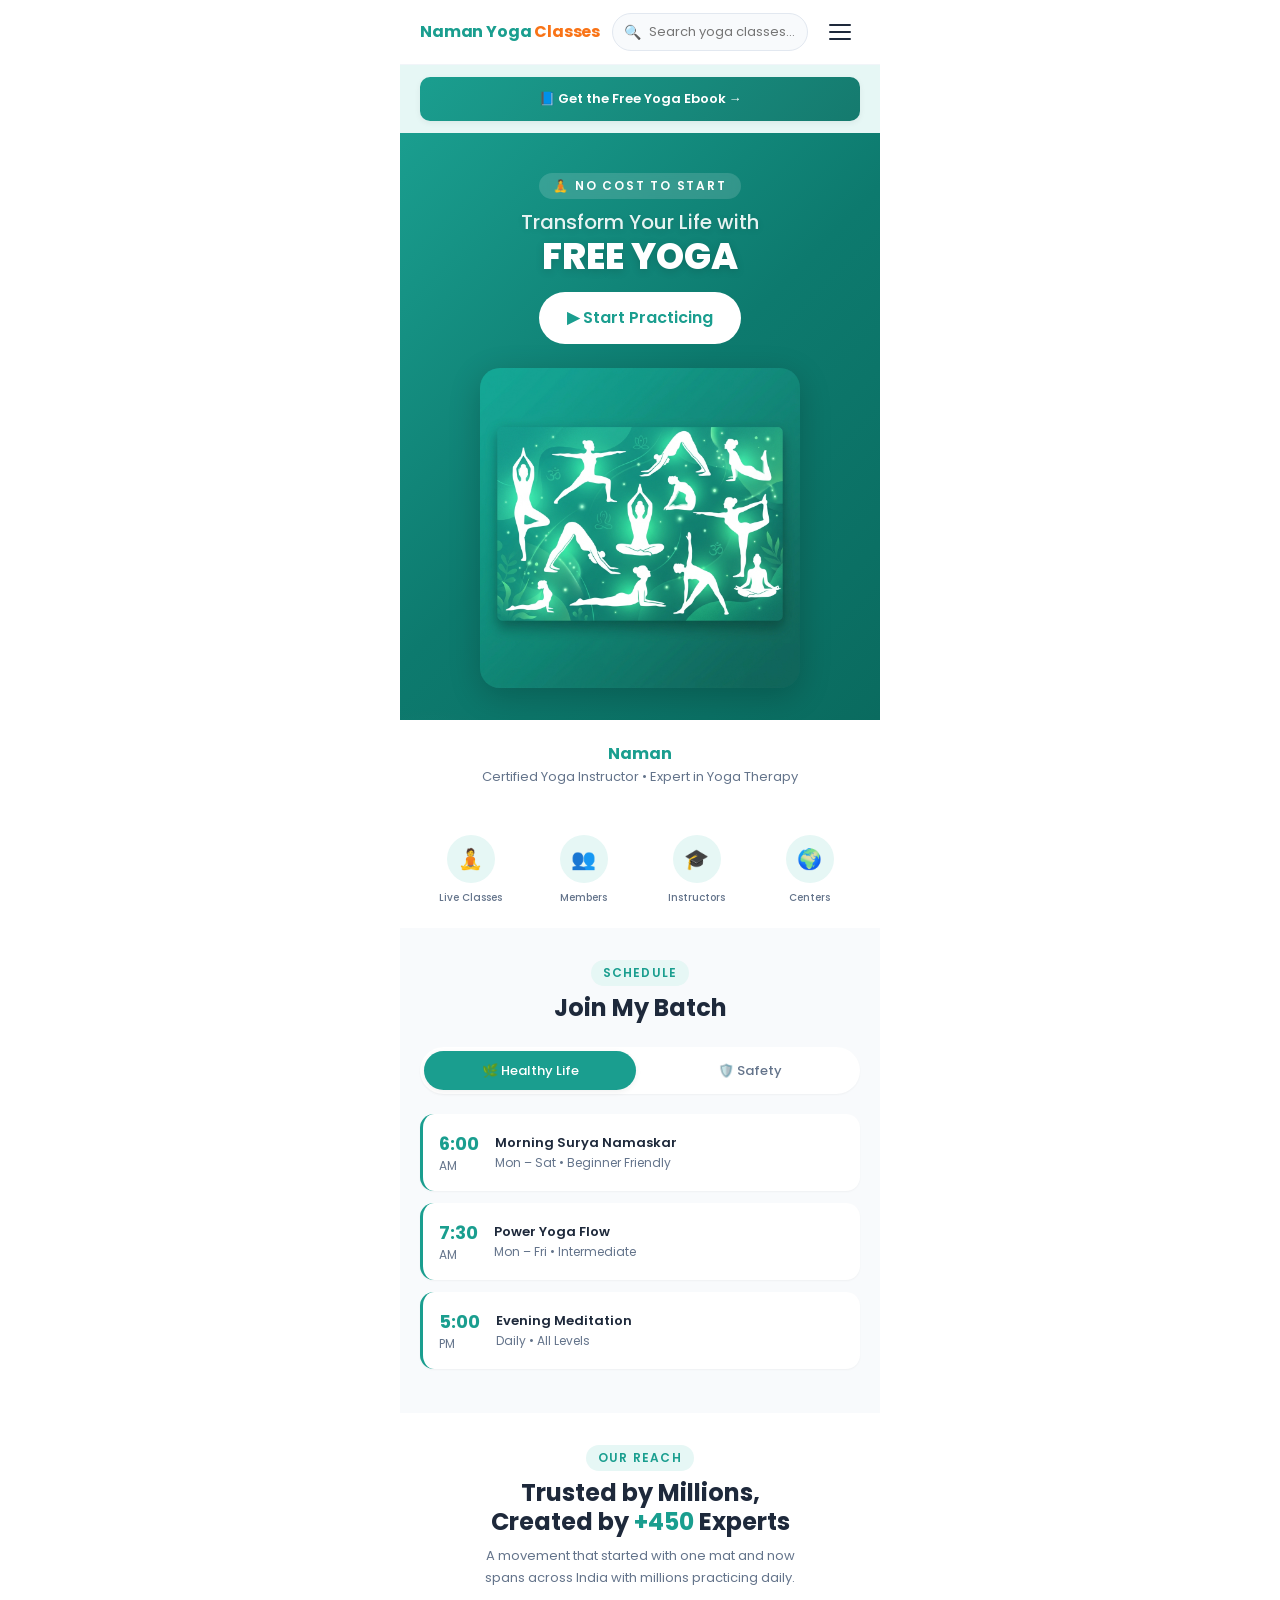
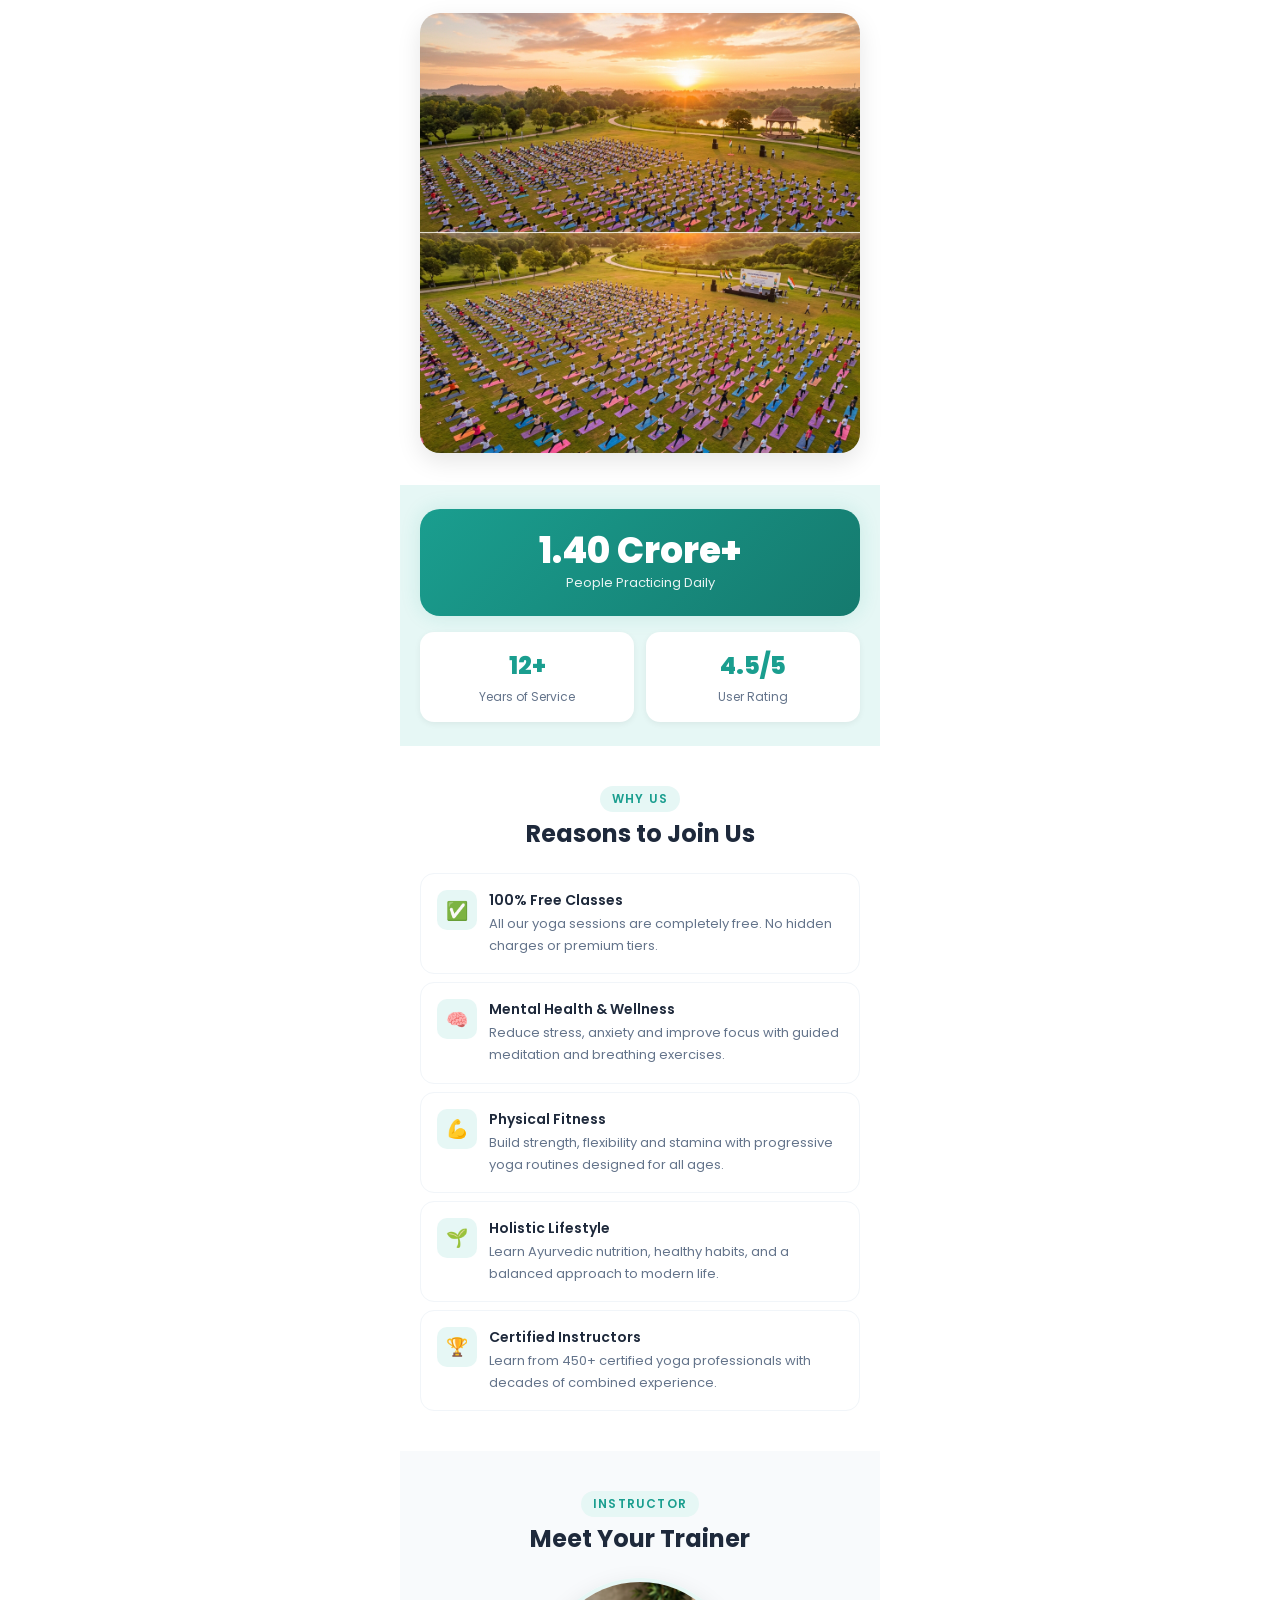
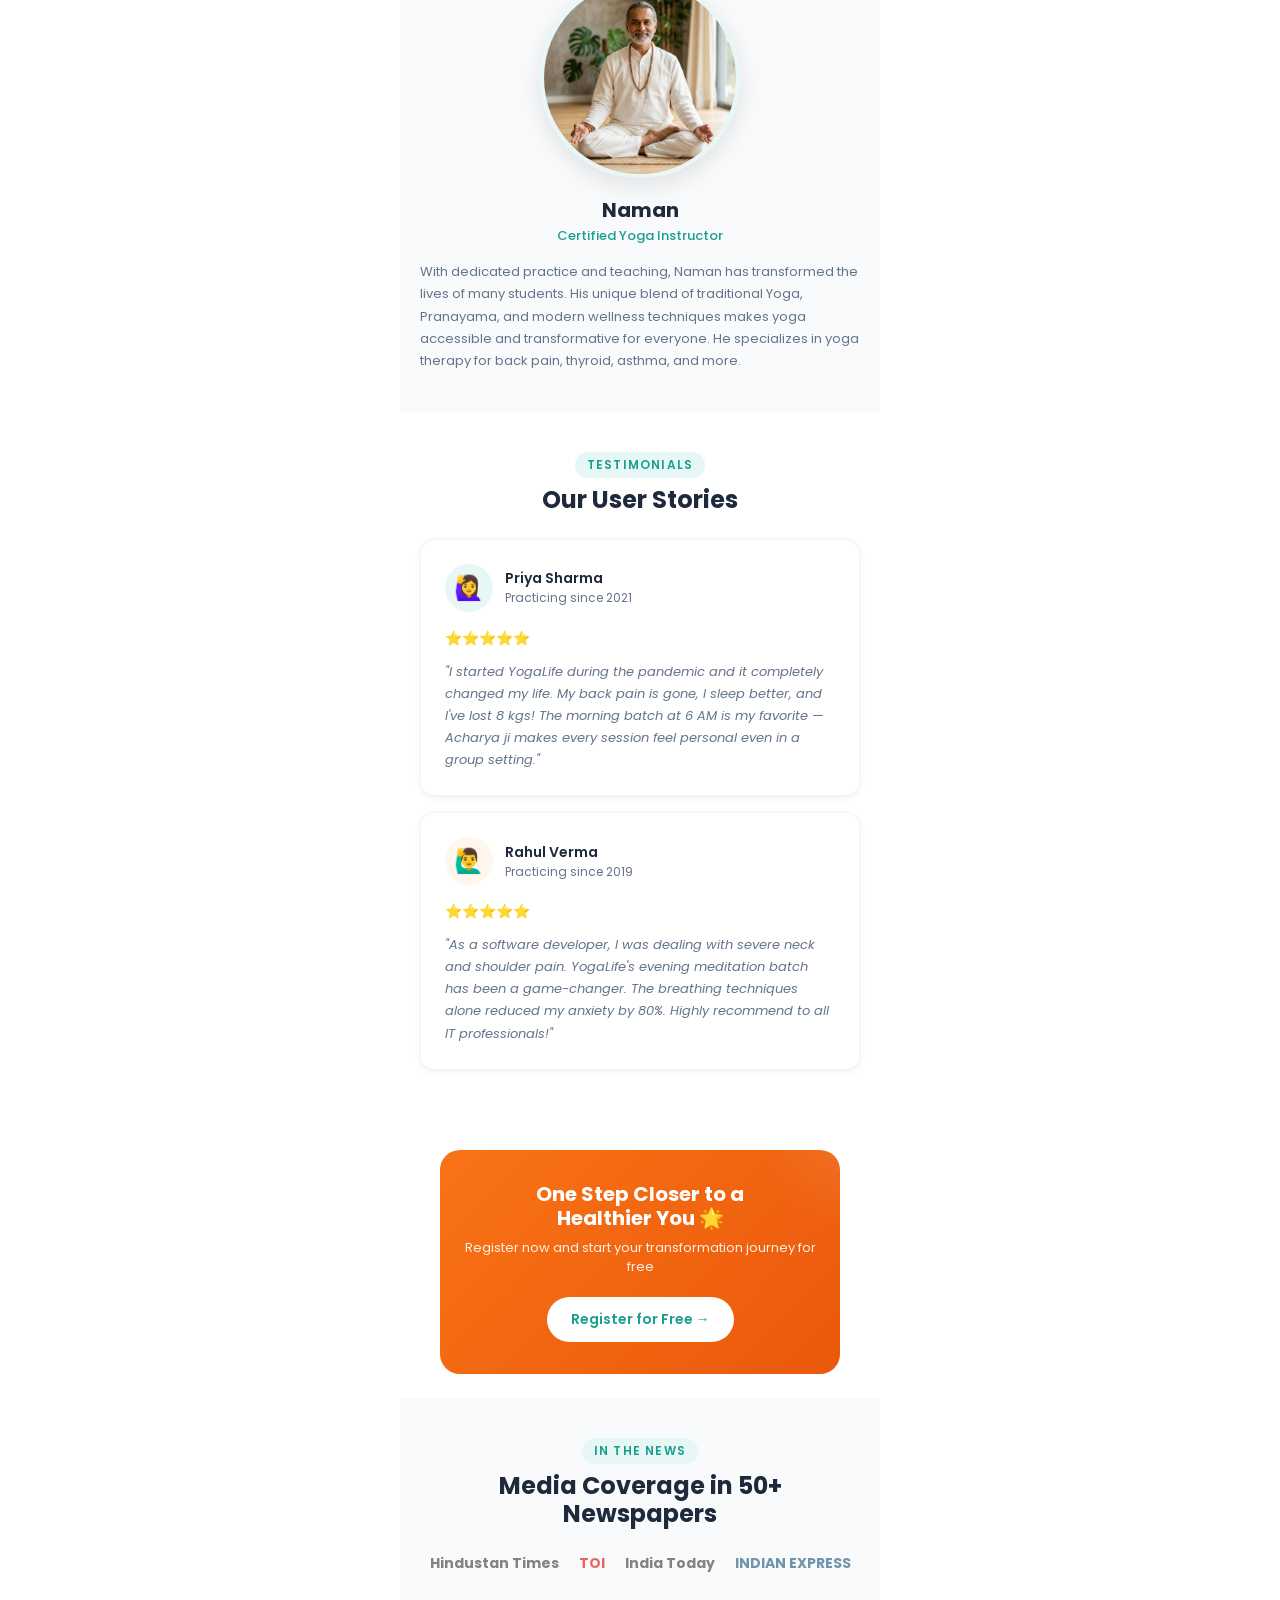
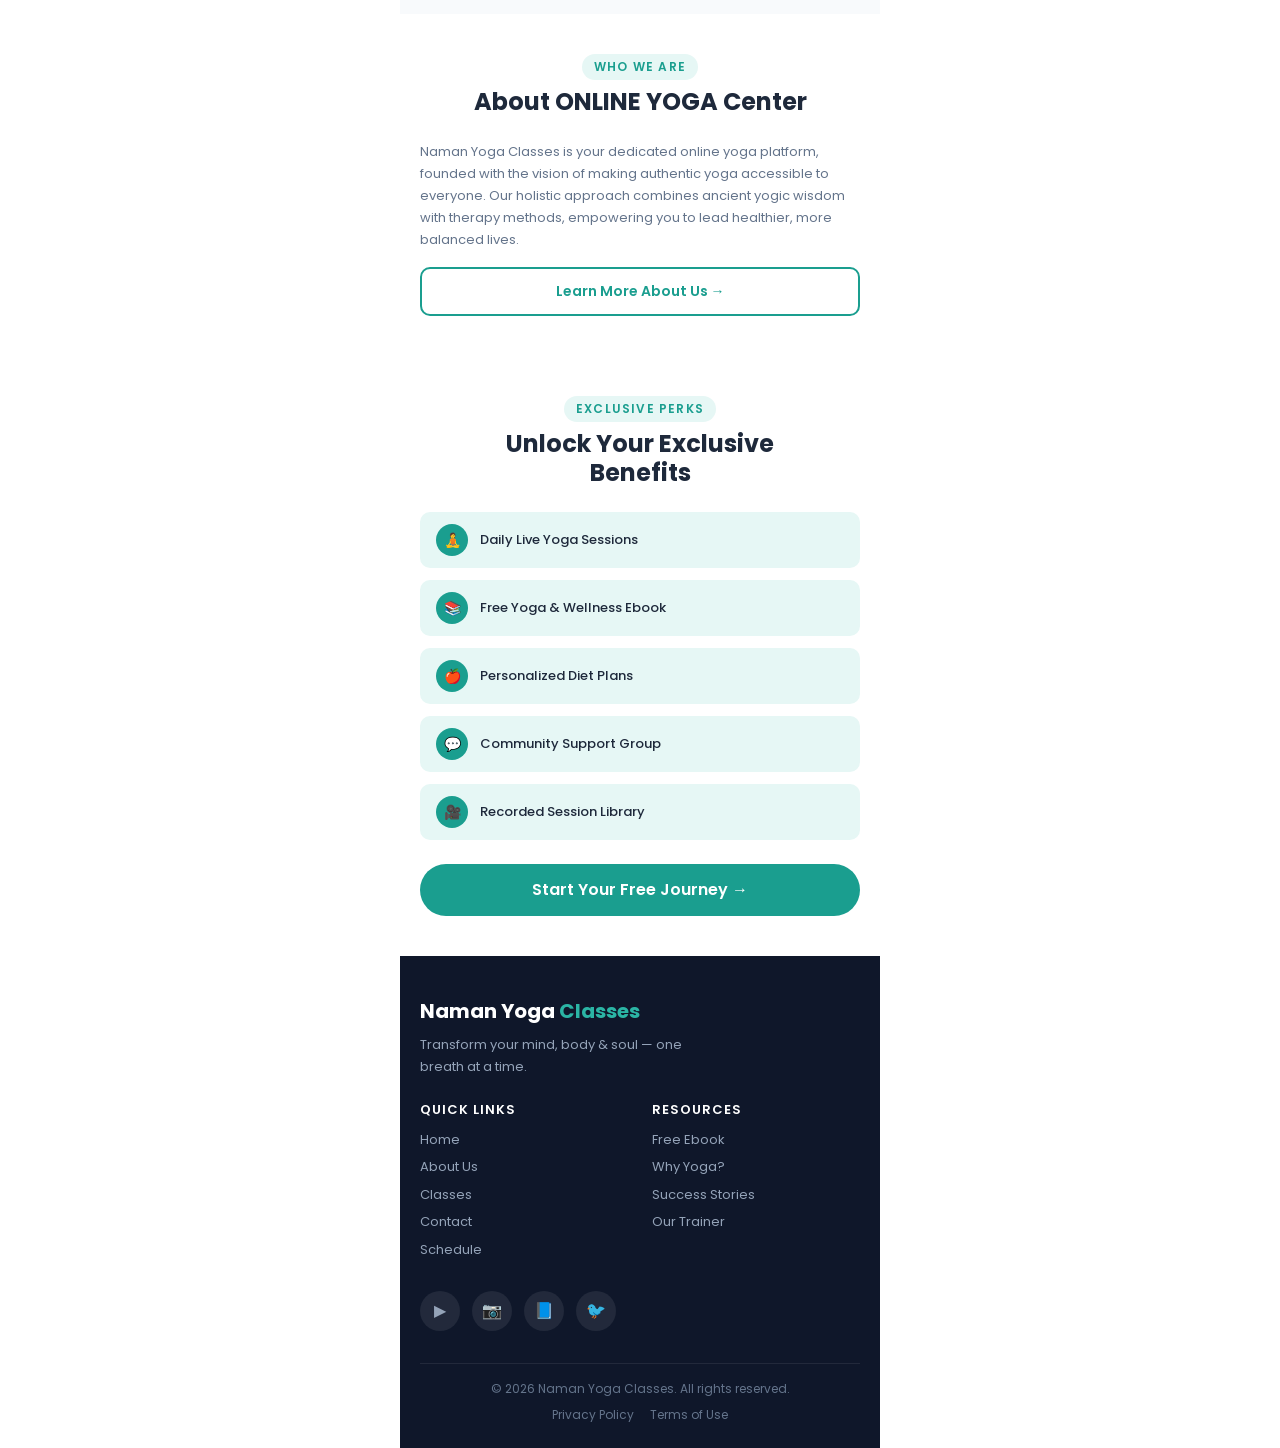
==== commit 7fce2caa: "refactor: rebrand website to Naman Yoga Classes and add new classes page with gallery assets" ====
--- a/index.html
+++ b/index.html
@@ -3,8 +3,8 @@
 <head>
   <meta charset="UTF-8">
   <meta name="viewport" content="width=device-width, initial-scale=1.0, maximum-scale=1.0, user-scalable=no">
-  <title>YogaLife — Free Yoga Classes Online | Transform Your Life</title>
-  <meta name="description" content="Join millions practicing free yoga with YogaLife. Expert-led classes, trusted by 1.4 Crore+ users. Start your wellness journey today.">
+  <title>Naman Yoga Classes — Free Yoga Classes Online | Transform Your Life</title>
+  <meta name="description" content="Join millions practicing free yoga with Naman Yoga Classes. Expert-led classes. Start your wellness journey today.">
   <link rel="icon" href="data:image/svg+xml,<svg xmlns='http://www.w3.org/2000/svg' viewBox='0 0 32 32'><text y='28' font-size='28'>🧘</text></svg>">
 
   <!-- Stylesheets -->
@@ -22,7 +22,7 @@
   <nav class="nav" id="main-nav">
     <div class="nav__inner">
       <a href="index.html" class="nav__brand">
-        <span class="nav__name">Yoga<span>Life</span></span>
+        <span class="nav__name">Naman Yoga <span>Classes</span></span>
       </a>
 
       <div class="nav__search">
@@ -42,7 +42,7 @@
   <div class="nav__overlay" id="nav-overlay"></div>
   <div class="nav__drawer" id="nav-drawer">
     <div class="nav__drawer-header">
-      <div class="nav__drawer-brand">Yoga<span>Life</span></div>
+      <div class="nav__drawer-brand">Naman Yoga <span>Classes</span></div>
     </div>
     <div class="nav__links">
       <a href="index.html" class="nav__link active">
@@ -50,6 +50,9 @@
       </a>
       <a href="about.html" class="nav__link">
         <span class="nav__link-icon">📖</span> About Us
+      </a>
+      <a href="classes.html" class="nav__link">
+        <span class="nav__link-icon">🧘</span> Classes
       </a>
       <a href="contact.html" class="nav__link">
         <span class="nav__link-icon">📞</span> Contact
@@ -82,8 +85,8 @@
 
   <!-- ========== QUICK INFO ========== -->
   <section class="quick-info">
-    <h2 class="quick-info__name">Acharya Rajneesh Kumar</h2>
-    <p class="quick-info__tagline">Certified Yoga Instructor • 12+ Years Experience • 1.4Cr+ Students</p>
+    <h2 class="quick-info__name">Naman</h2>
+    <p class="quick-info__tagline">Certified Yoga Instructor • Expert in Yoga Therapy</p>
   </section>
 
   <!-- ========== QUICK STATS ROW ========== -->
@@ -252,11 +255,11 @@
       <h2 class="section-title">Meet Your Trainer</h2>
     </div>
     <div class="trainer__card">
-      <img src="assets/images/trainer-main.png" alt="Acharya Rajneesh Kumar - Yoga Instructor" class="trainer__image" loading="lazy">
-      <h3 class="trainer__name">Acharya Rajneesh Kumar</h3>
-      <p class="trainer__credentials">E-RYT 500 • Yoga Alliance Certified</p>
+      <img src="assets/images/trainer-main.png" alt="Naman - Yoga Instructor" class="trainer__image" loading="lazy">
+      <h3 class="trainer__name">Naman</h3>
+      <p class="trainer__credentials">Certified Yoga Instructor</p>
       <p class="trainer__bio">
-        With over 12 years of dedicated practice and teaching, Acharya Rajneesh has transformed the lives of over 1.4 crore students across India. His unique blend of traditional Hatha Yoga, Pranayama, and modern wellness techniques makes yoga accessible and transformative for everyone — from absolute beginners to advanced practitioners.
+        With dedicated practice and teaching, Naman has transformed the lives of many students. His unique blend of traditional Yoga, Pranayama, and modern wellness techniques makes yoga accessible and transformative for everyone. He specializes in yoga therapy for back pain, thyroid, asthma, and more.
       </p>
     </div>
   </section>
@@ -327,7 +330,7 @@
       <h2 class="section-title">About ONLINE YOGA Center</h2>
     </div>
     <p class="about-preview__text">
-      YogaLife is India's largest free online yoga platform, founded with the vision of making authentic yoga accessible to every household. Our community-driven approach combines ancient yogic wisdom with modern teaching methods, empowering millions to lead healthier, more balanced lives.
+      Naman Yoga Classes is your dedicated online yoga platform, founded with the vision of making authentic yoga accessible to everyone. Our holistic approach combines ancient yogic wisdom with therapy methods, empowering you to lead healthier, more balanced lives.
     </p>
     <a href="about.html" class="btn btn--outline btn--full mt-4">Learn More About Us →</a>
   </section>
@@ -368,8 +371,8 @@
   <!-- ========== FOOTER ========== -->
   <footer class="footer" id="footer">
     <div class="footer__brand">
-      <div class="footer__logo">Yoga<span>Life</span></div>
-      <p class="footer__tagline">India's largest free yoga community. Transform your mind, body & soul — one breath at a time.</p>
+      <div class="footer__logo">Naman Yoga <span>Classes</span></div>
+      <p class="footer__tagline">Transform your mind, body & soul — one breath at a time.</p>
     </div>
 
     <div class="footer__grid">
@@ -378,6 +381,7 @@
         <div class="footer__links">
           <a href="index.html" class="footer__link">Home</a>
           <a href="about.html" class="footer__link">About Us</a>
+          <a href="classes.html" class="footer__link">Classes</a>
           <a href="contact.html" class="footer__link">Contact</a>
           <a href="#join-batch" class="footer__link">Schedule</a>
         </div>
@@ -402,7 +406,7 @@
 
     <div class="footer__divider"></div>
     <div class="footer__bottom">
-      <p class="footer__copyright">© 2026 YogaLife. All rights reserved.</p>
+      <p class="footer__copyright">© 2026 Naman Yoga Classes. All rights reserved.</p>
       <div class="footer__legal">
         <a href="#" class="footer__legal-link">Privacy Policy</a>
         <a href="#" class="footer__legal-link">Terms of Use</a>
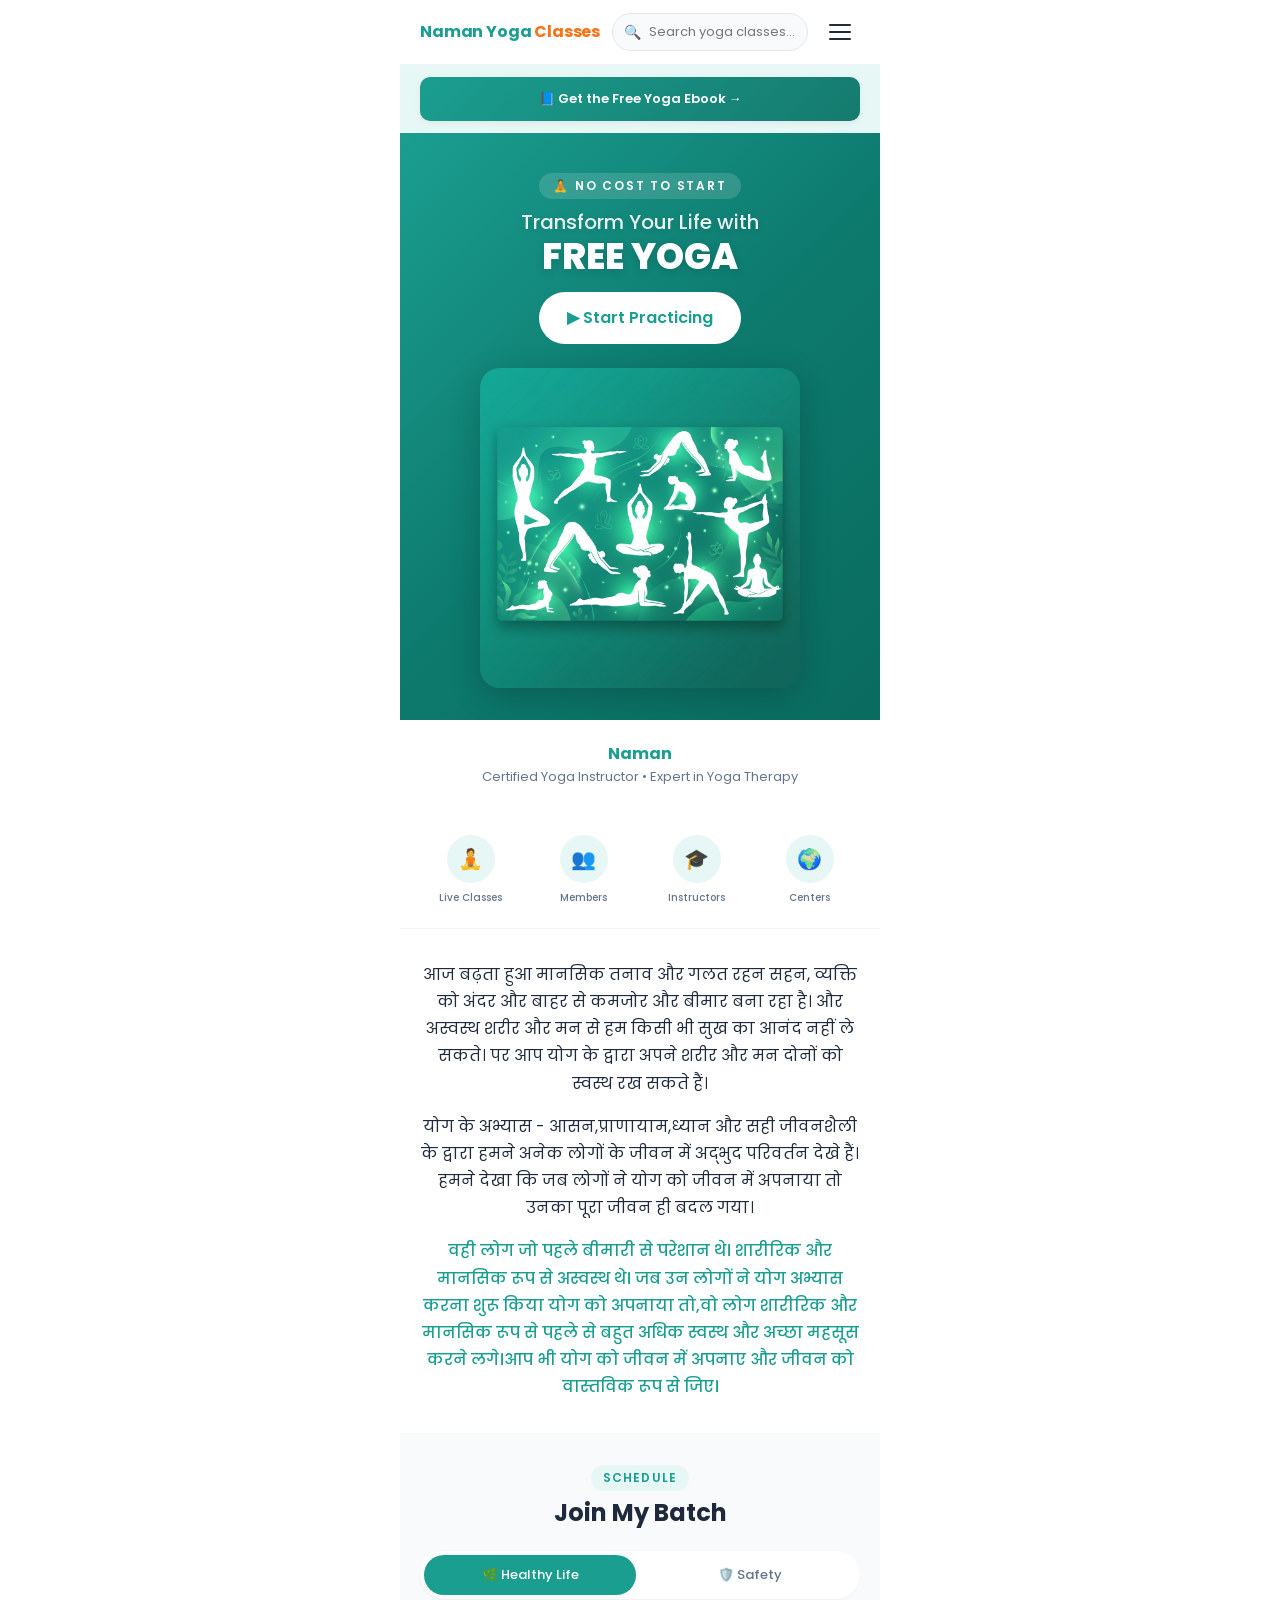
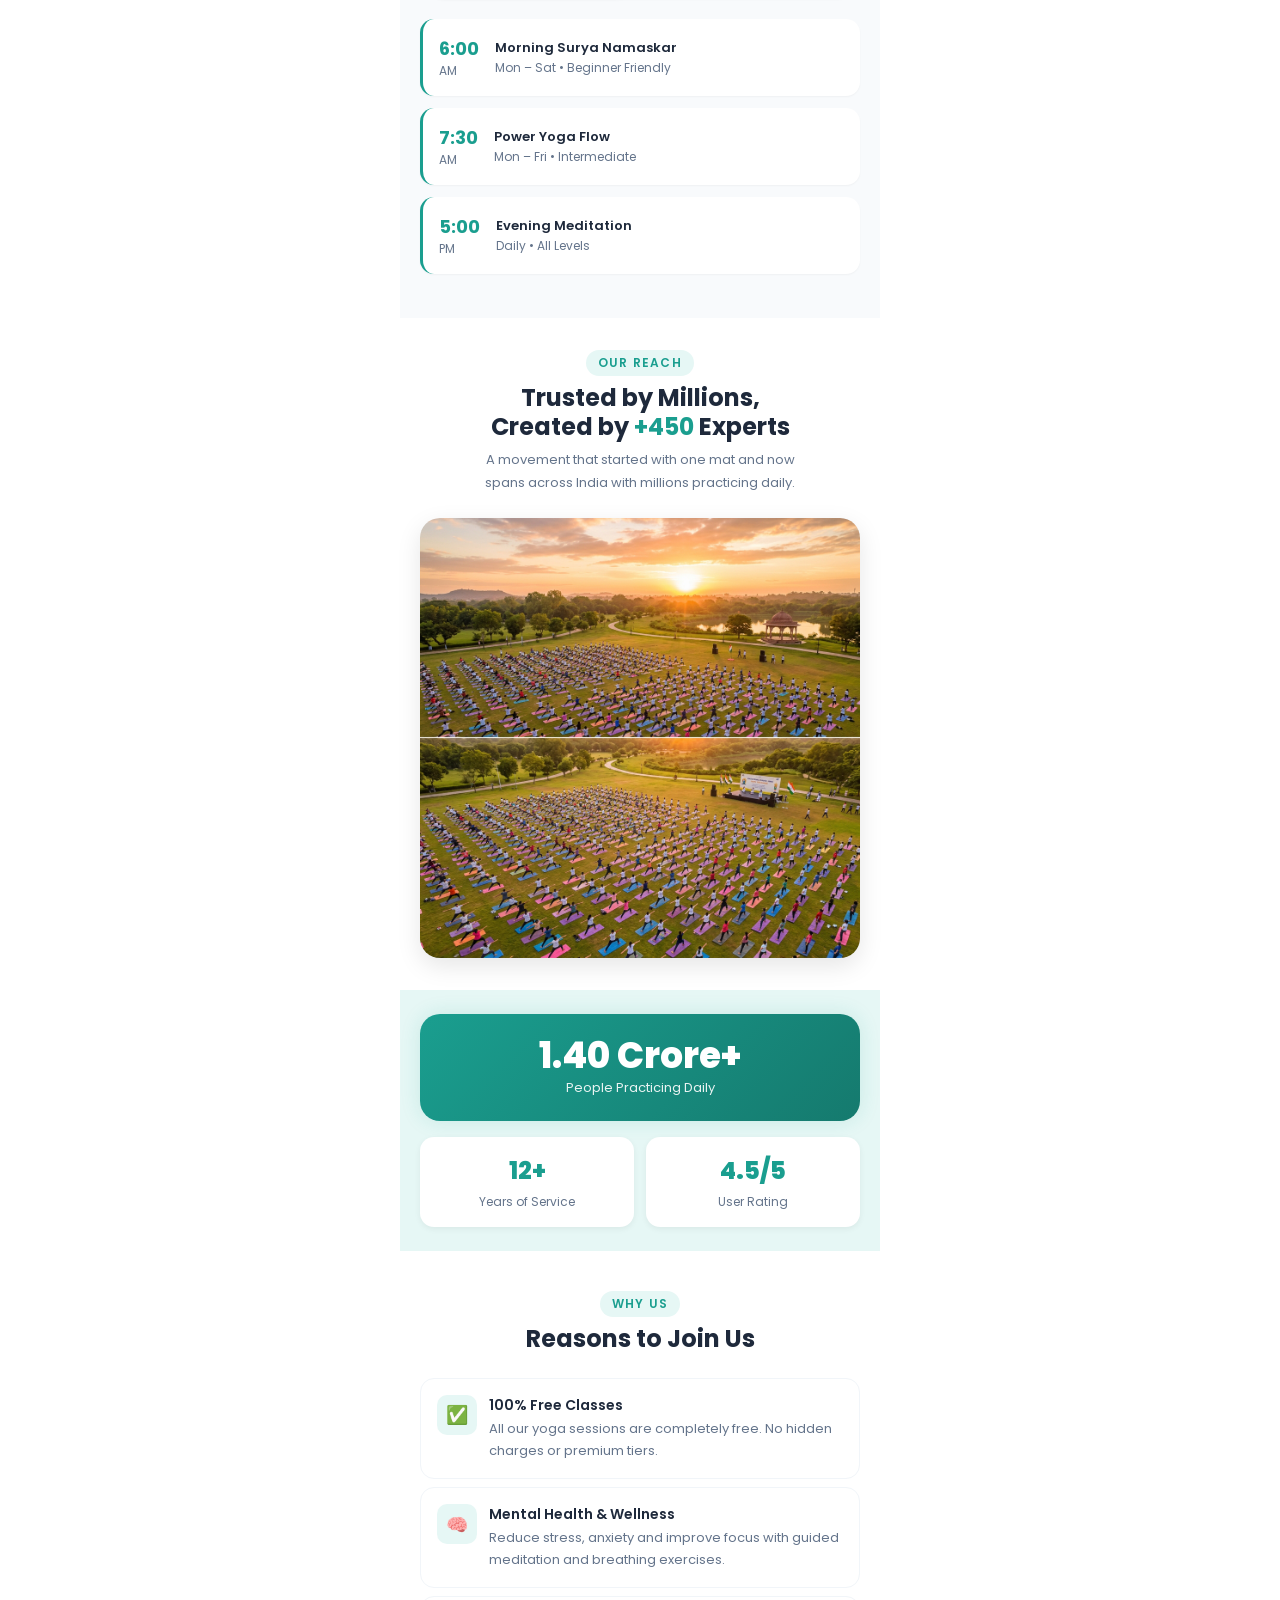
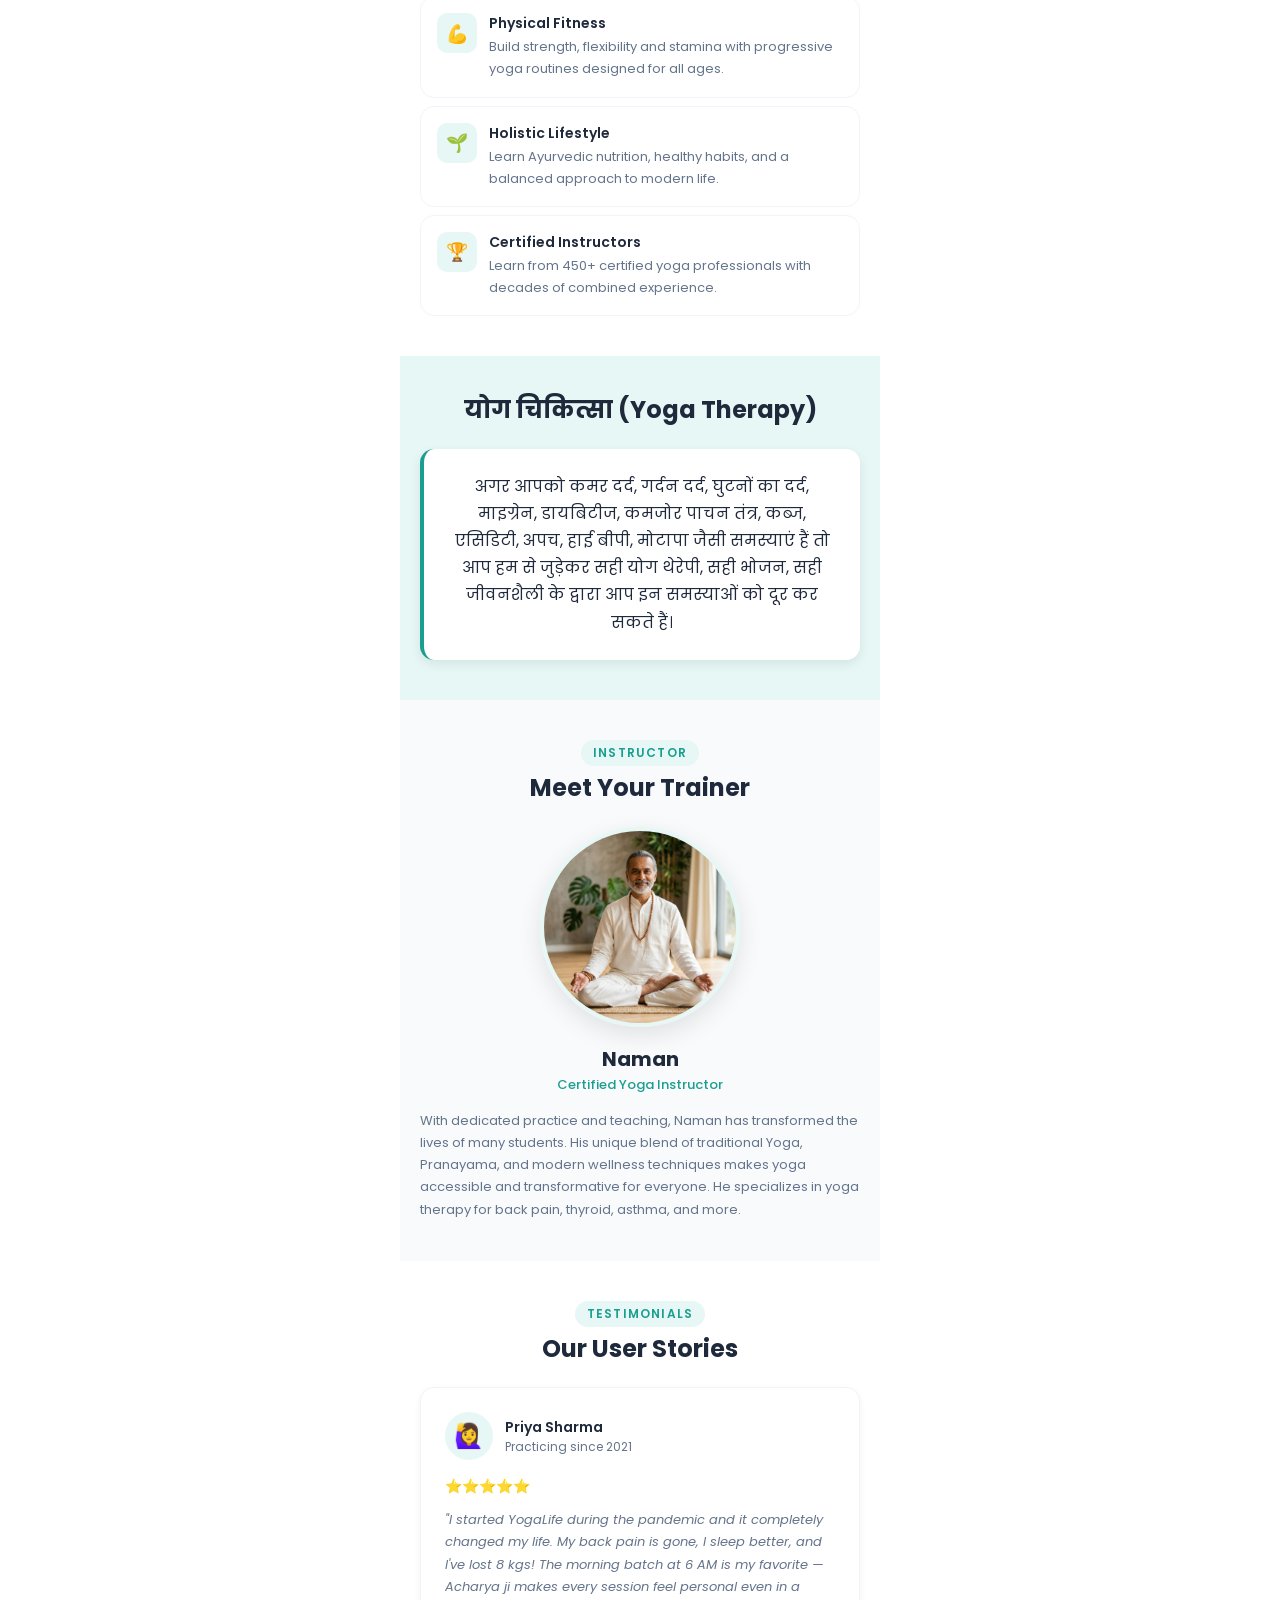
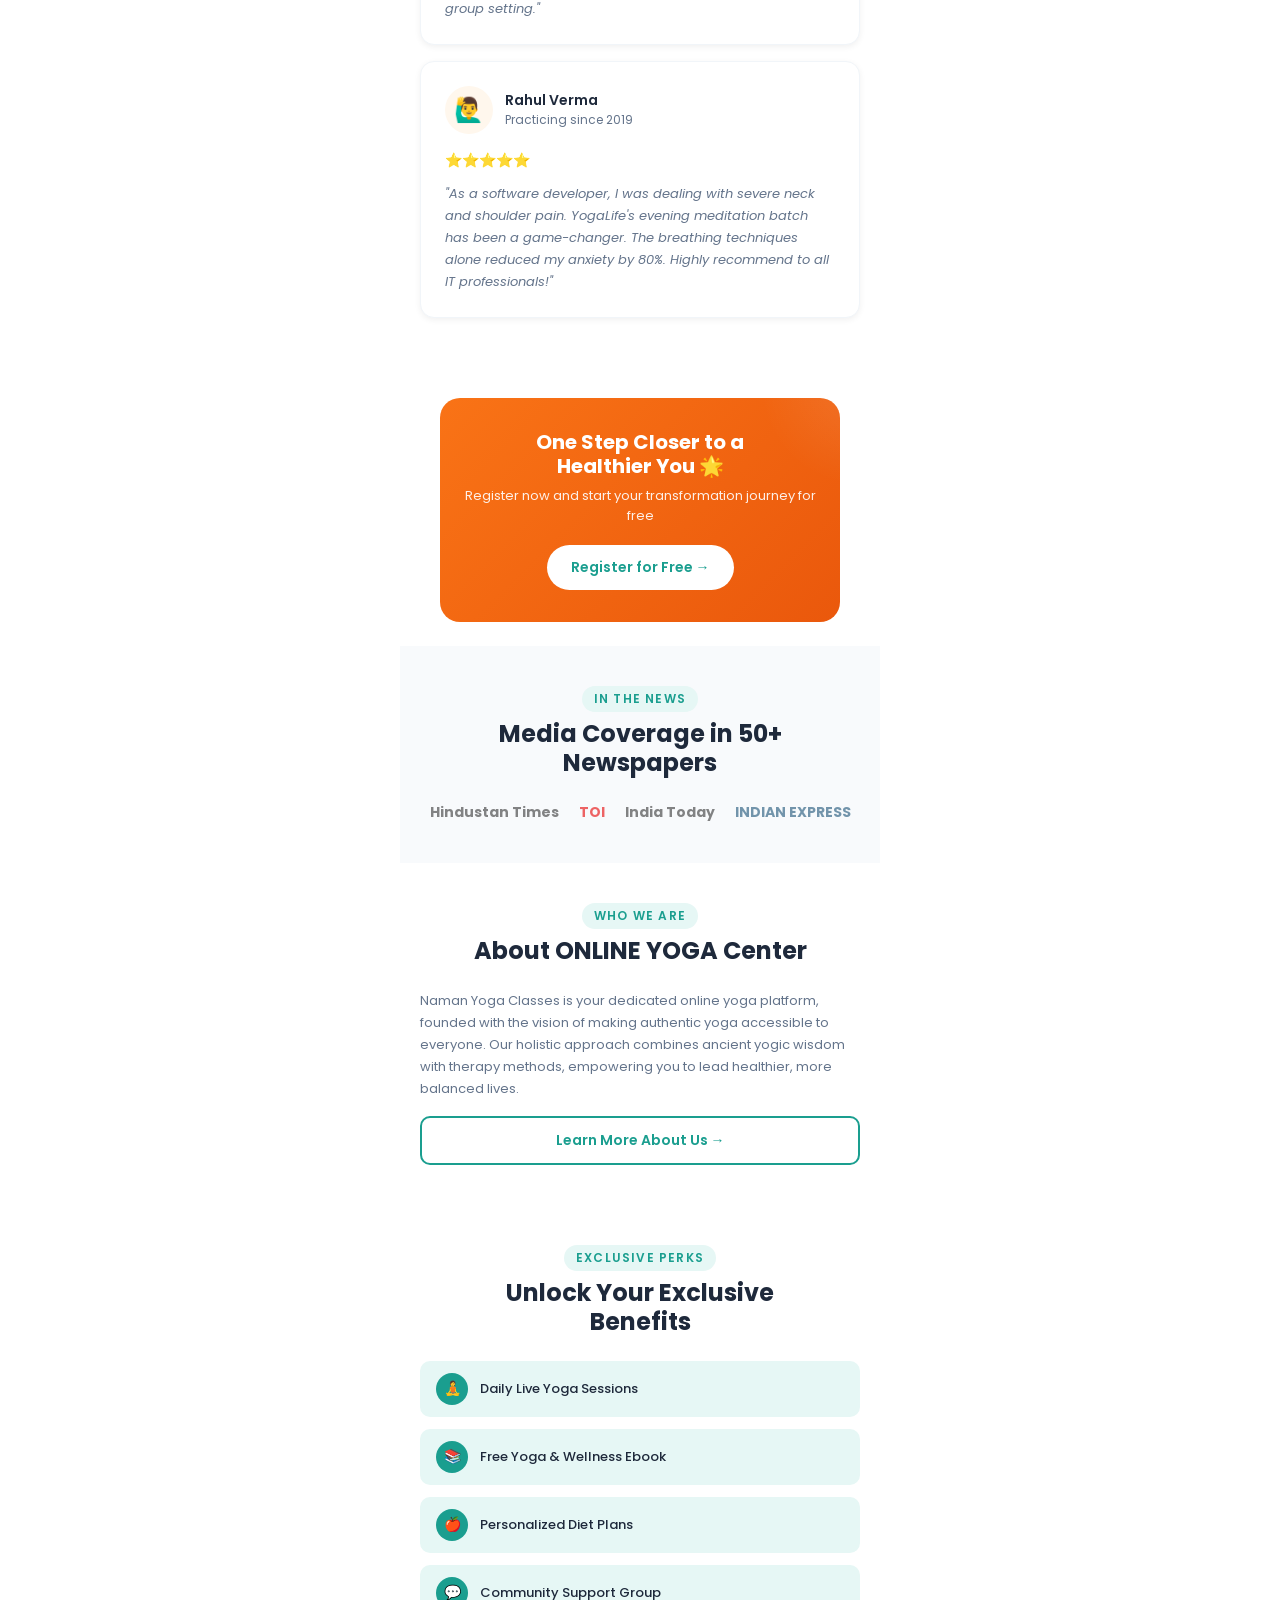
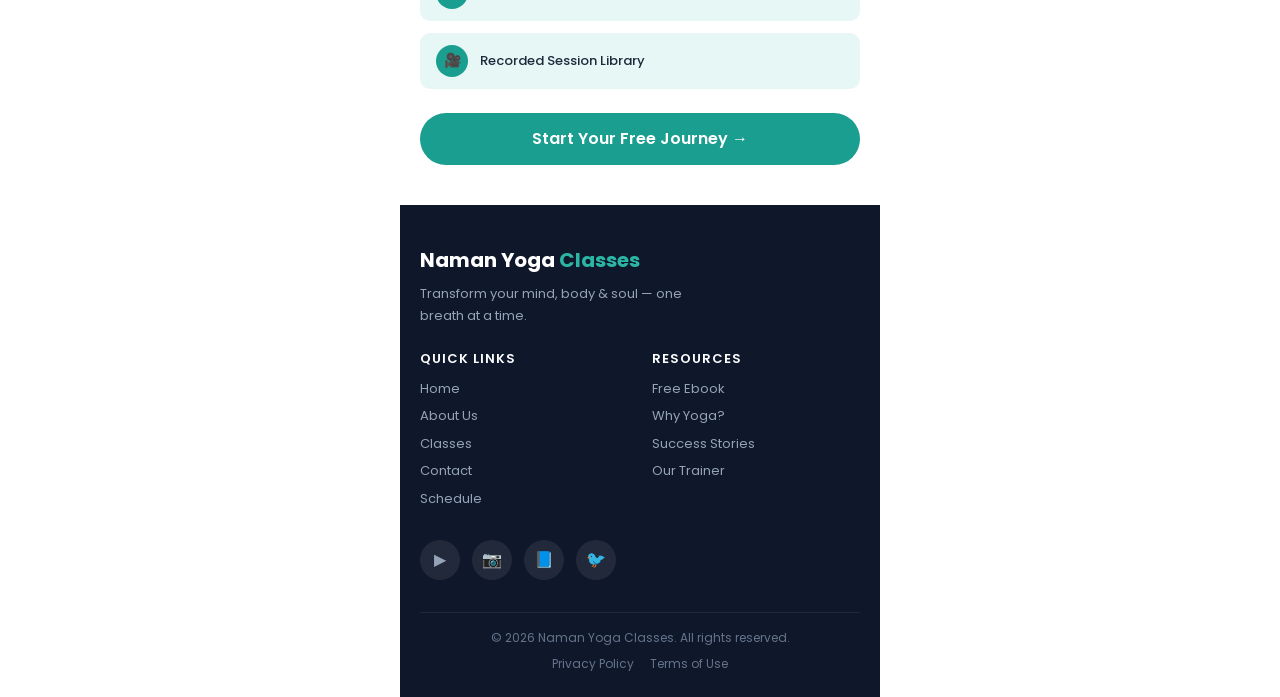
==== commit e36e8391: "feat: add Hindi language introduction and therapy sections to homepage" ====
--- a/index.html
+++ b/index.html
@@ -109,6 +109,17 @@
     </div>
   </section>
 
+  <!-- ========== HINDI INTRO ========== -->
+  <section class="hindi-intro animate-on-scroll">
+    <div class="hindi-intro__content">
+      <p>आज बढ़ता हुआ मानसिक तनाव और गलत रहन सहन, व्यक्ति को अंदर और बाहर से कमजोर और बीमार बना रहा है। और अस्वस्थ शरीर और मन से हम किसी भी सुख का आनंद नहीं ले सकते। पर आप योग के द्वारा अपने शरीर और मन दोनों को स्वस्थ रख सकते हैं।</p>
+      <p>योग के अभ्यास - आसन,प्राणायाम,ध्यान और सही जीवनशैली के द्वारा हमने अनेक लोगों के जीवन में अद्भुद परिवर्तन देखे हैं। हमने देखा कि जब लोगों ने योग को जीवन में अपनाया तो उनका पूरा जीवन ही बदल गया।</p>
+      <p>वही लोग जो पहले बीमारी से परेशान थे। शारीरिक और मानसिक रूप से अस्वस्थ थे। जब उन लोगों ने योग अभ्यास करना शुरू किया योग को अपनाया तो,वो लोग शारीरिक और मानसिक रूप से पहले से बहुत अधिक स्वस्थ और अच्छा महसूस करने लगे।आप भी योग को जीवन में अपनाए और जीवन को वास्तविक रूप से जिए।</p>
+    </div>
+  </section>
+
+
+
   <!-- ========== JOIN MY BATCH ========== -->
   <section class="join-batch" id="join-batch">
     <div class="section-header">
@@ -245,6 +256,17 @@
           <p class="reason-item__text">Learn from 450+ certified yoga professionals with decades of combined experience.</p>
         </div>
       </div>
+    </div>
+  </section>
+
+
+  <!-- ========== HINDI THERAPY ========== -->
+  <section class="hindi-therapy animate-on-scroll">
+    <div class="section-header">
+      <h2 class="section-title">योग चिकित्सा (Yoga Therapy)</h2>
+    </div>
+    <div class="hindi-therapy__card">
+      <p>अगर आपको कमर दर्द, गर्दन दर्द, घुटनों का दर्द, माइग्रेन, डायबिटीज, कमजोर पाचन तंत्र, कब्ज, एसिडिटी, अपच, हाई बीपी, मोटापा जैसी समस्याएं हैं तो आप हम से जुड़ेकर सही योग थेरेपी, सही भोजन, सही जीवनशैली के द्वारा आप इन समस्याओं को दूर कर सकते हैं।</p>
     </div>
   </section>
 
--- a/css/home.css
+++ b/css/home.css
@@ -523,3 +523,50 @@
   font-size: var(--font-size-sm);
   font-weight: var(--font-weight-medium);
 }
+/* ---- Hindi Sections ---- */
+.hindi-intro {
+  padding: var(--space-8) var(--container-padding);
+  background: var(--color-white);
+  border-top: 1px solid var(--color-gray-100);
+}
+
+.hindi-intro__content {
+  max-width: 800px;
+  margin: 0 auto;
+}
+
+.hindi-intro__content p {
+  font-size: var(--font-size-md);
+  color: var(--text-primary);
+  line-height: var(--line-height-relaxed);
+  margin-bottom: var(--space-4);
+  text-align: center;
+}
+
+.hindi-intro__content p:last-child {
+  margin-bottom: 0;
+  font-weight: var(--font-weight-medium);
+  color: var(--color-primary);
+}
+
+.hindi-therapy {
+  padding: var(--space-10) var(--container-padding);
+  background: var(--color-primary-bg);
+}
+
+.hindi-therapy__card {
+  background: var(--color-white);
+  padding: var(--space-6);
+  border-radius: var(--radius-lg);
+  box-shadow: var(--shadow-md);
+  max-width: 800px;
+  margin: 0 auto;
+  border-left: 4px solid var(--color-primary);
+}
+
+.hindi-therapy__card p {
+  font-size: var(--font-size-md);
+  color: var(--text-primary);
+  line-height: var(--line-height-relaxed);
+  text-align: center;
+}
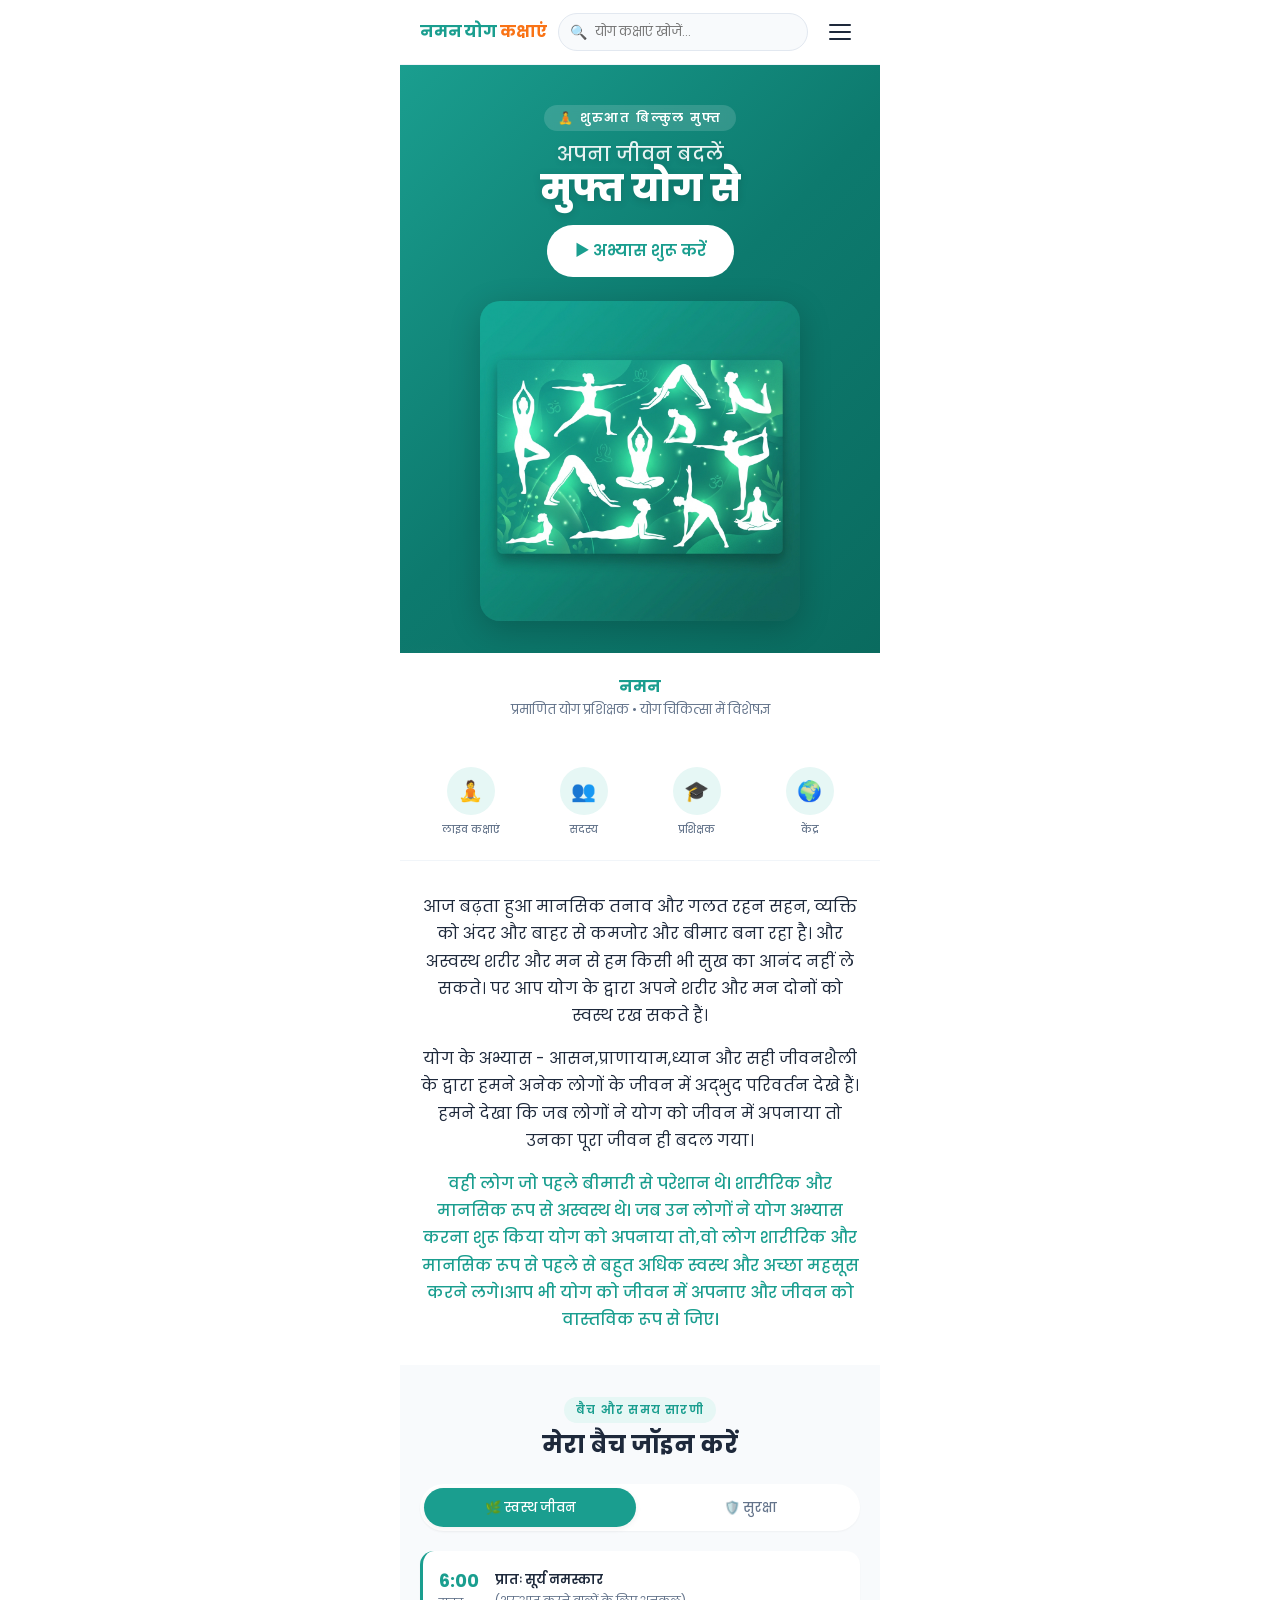
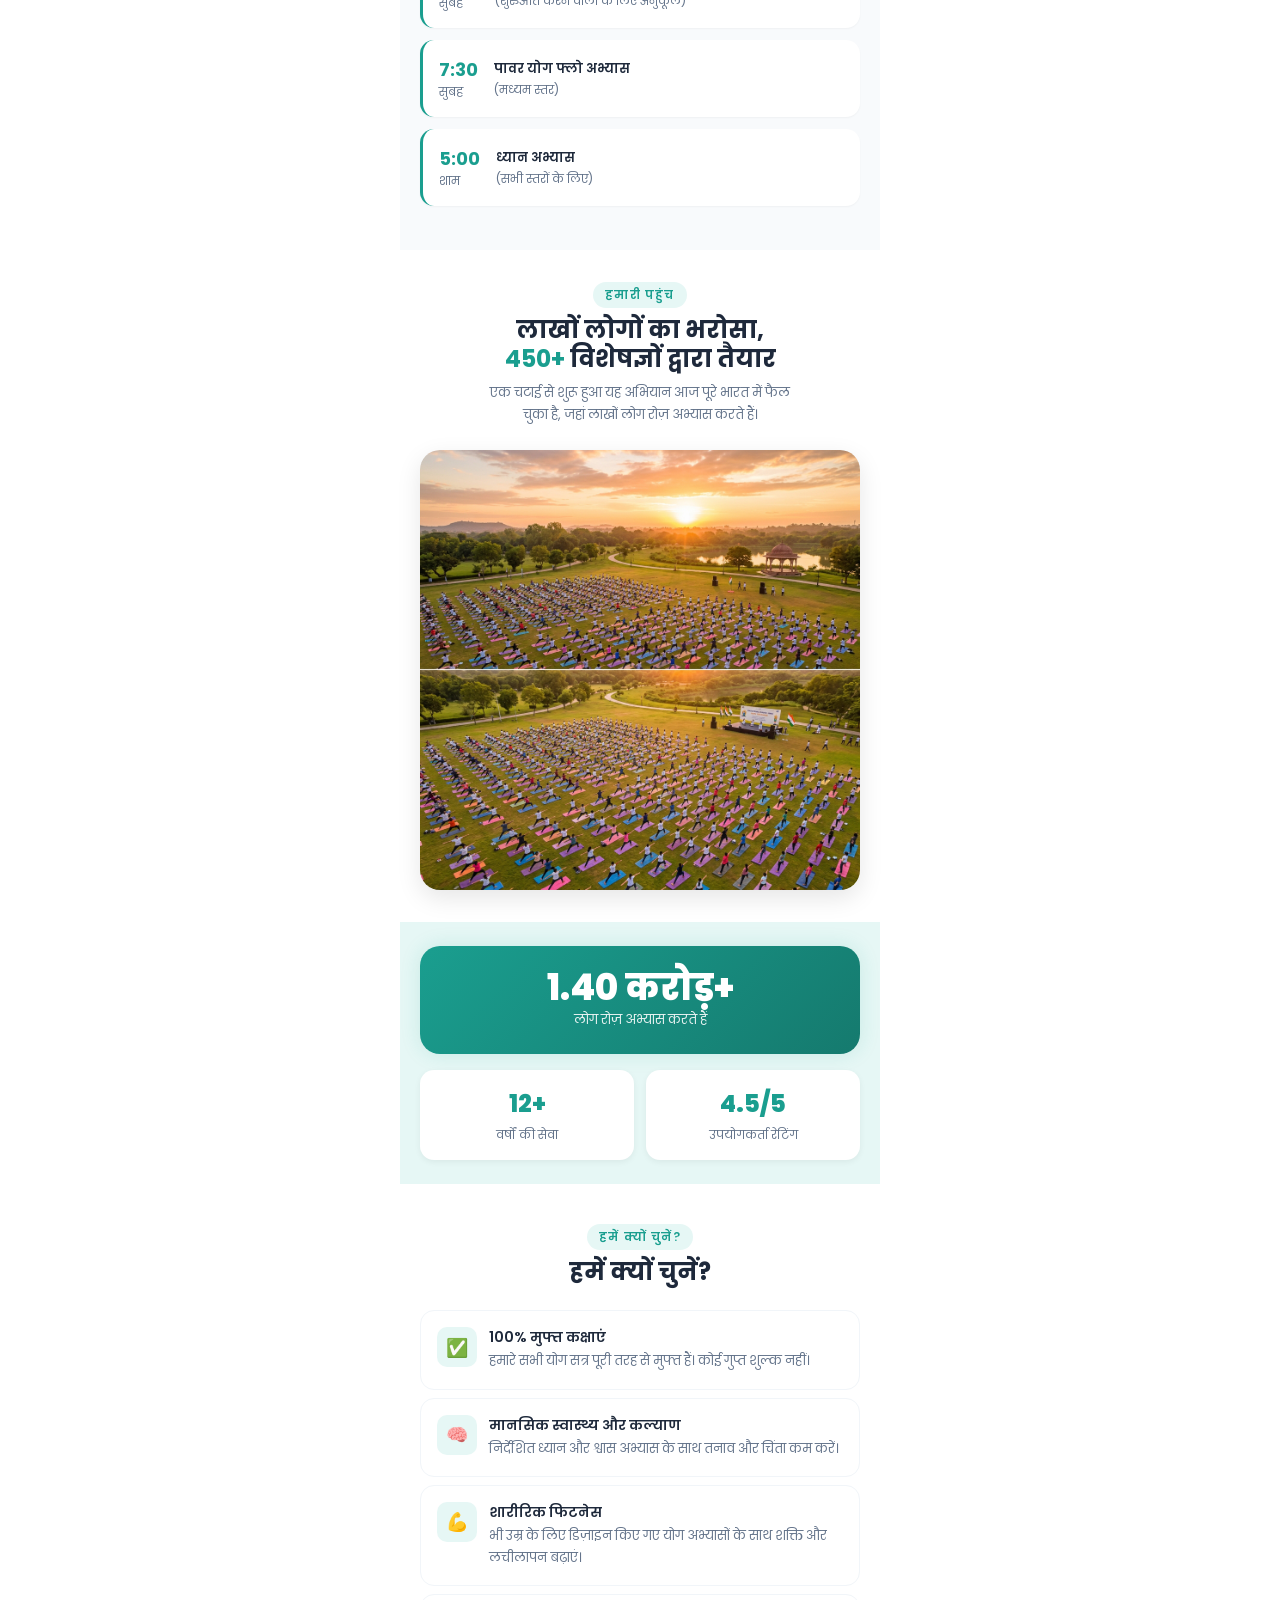
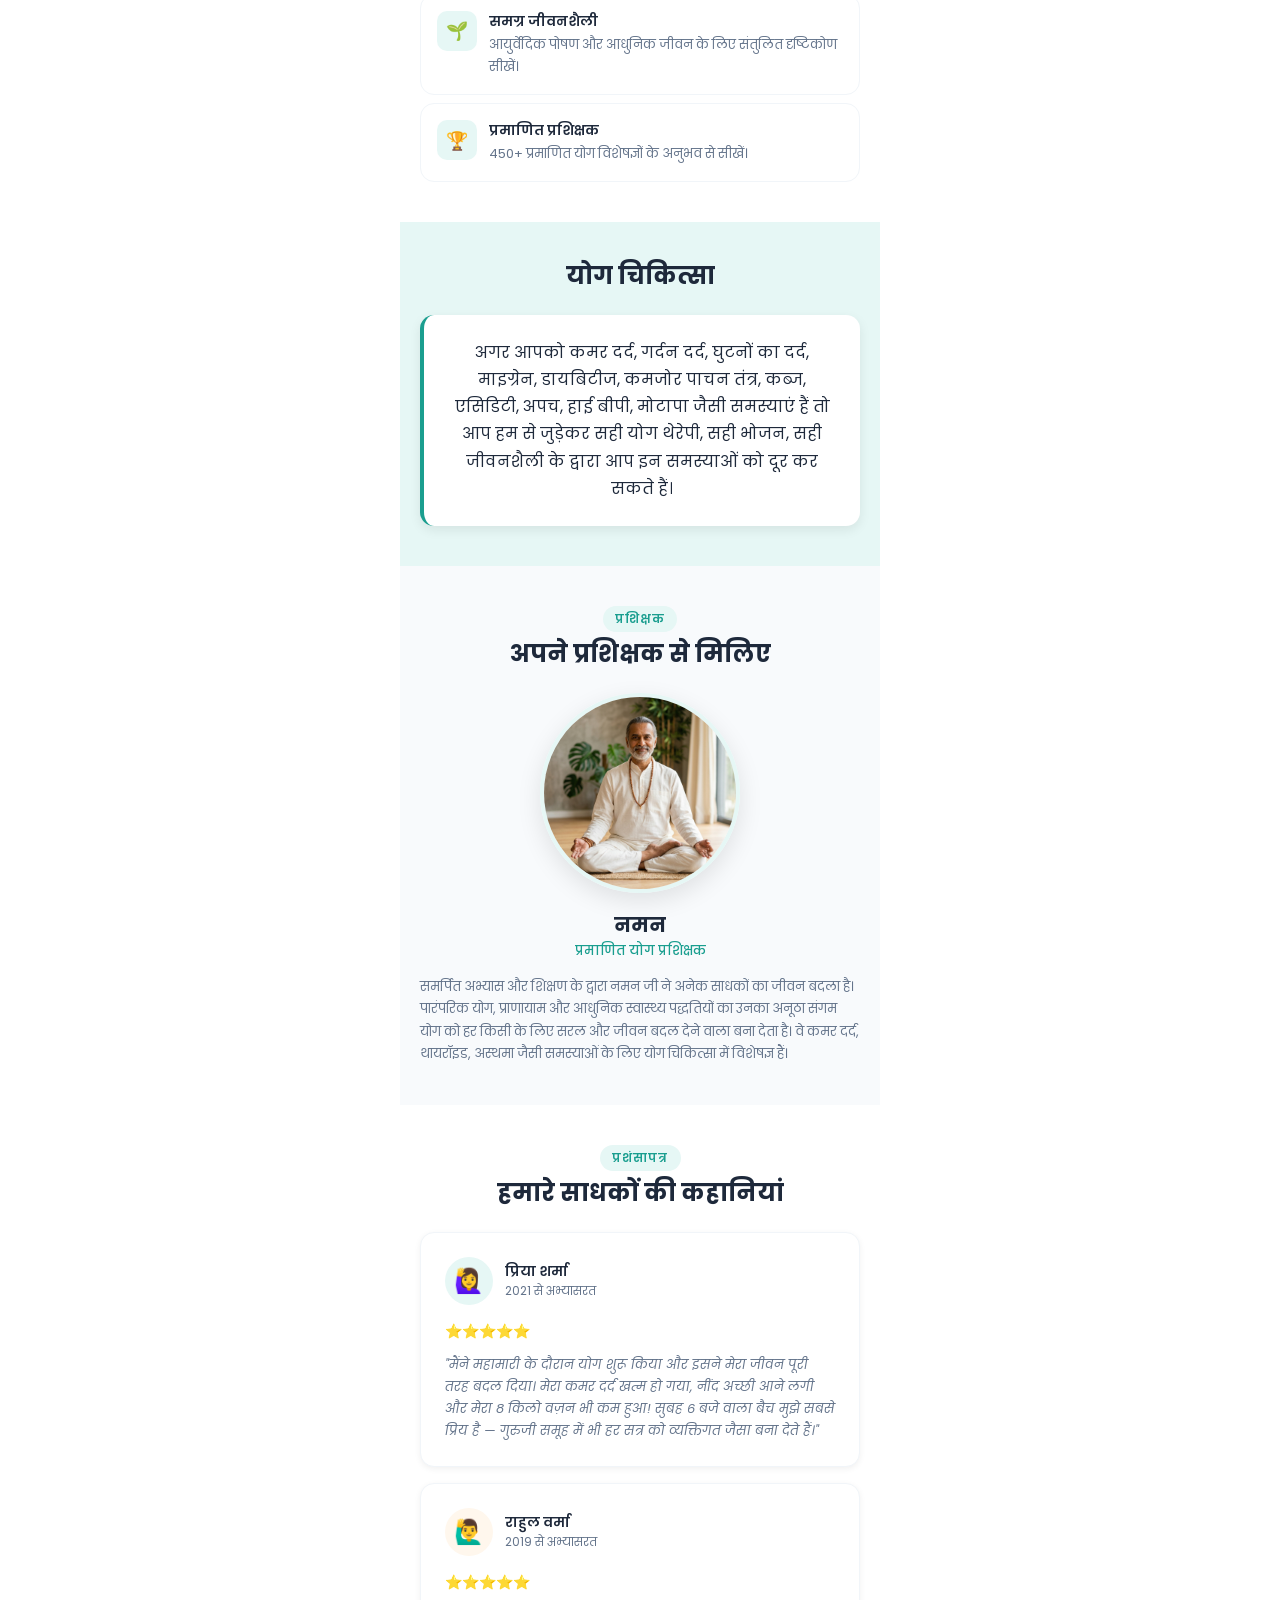
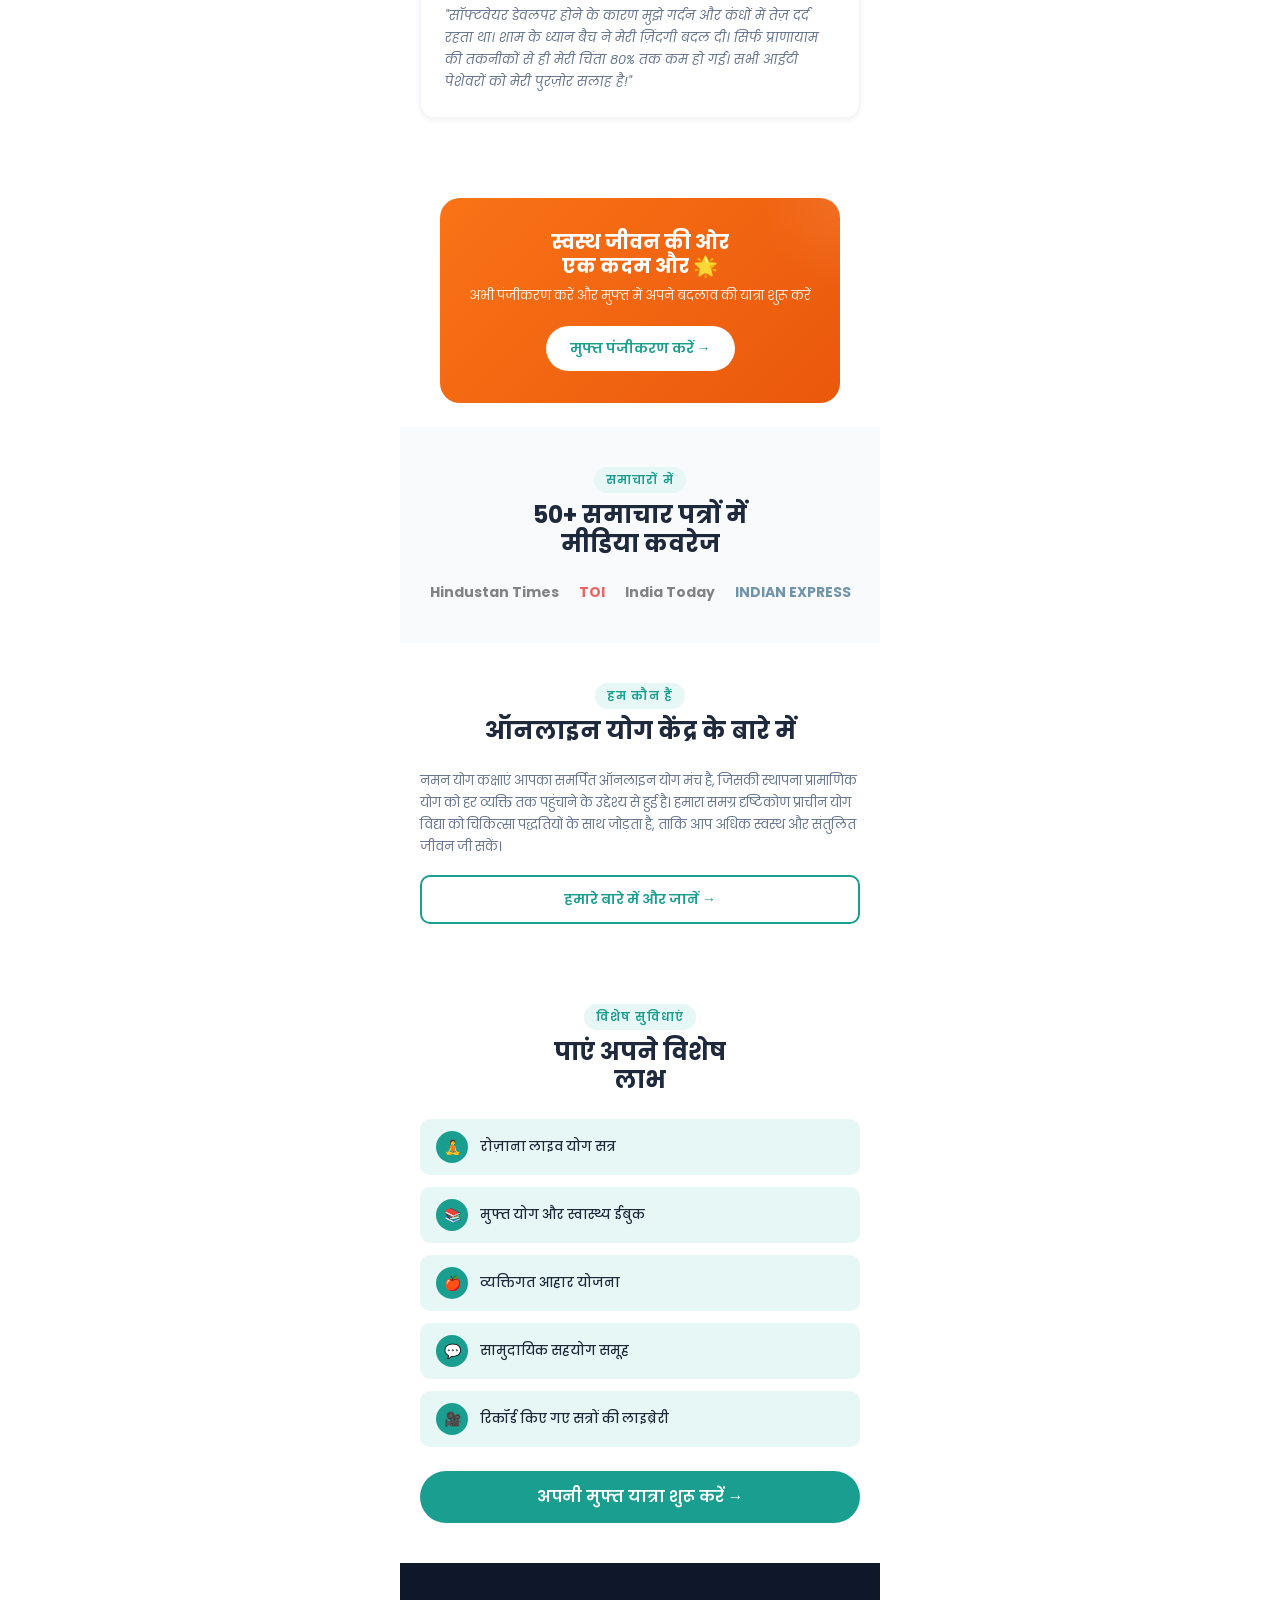
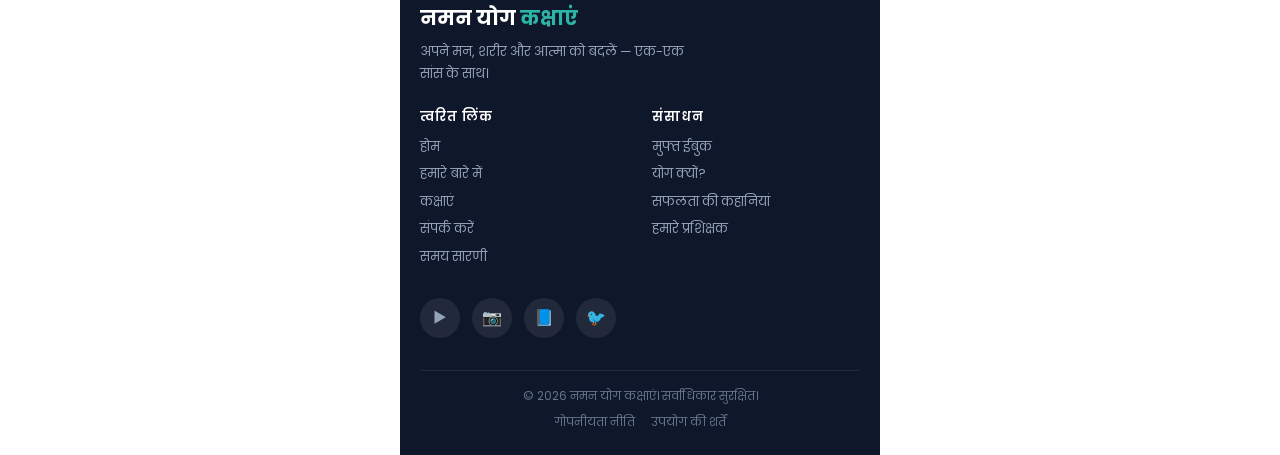
==== commit 0fd50dd7: "Added the hindi font" ====
--- a/index.html
+++ b/index.html
@@ -1,10 +1,10 @@
 <!DOCTYPE html>
-<html lang="en">
+<html lang="hi">
 <head>
   <meta charset="UTF-8">
   <meta name="viewport" content="width=device-width, initial-scale=1.0, maximum-scale=1.0, user-scalable=no">
-  <title>Naman Yoga Classes — Free Yoga Classes Online | Transform Your Life</title>
-  <meta name="description" content="Join millions practicing free yoga with Naman Yoga Classes. Expert-led classes. Start your wellness journey today.">
+  <title>नमन योग के साथ अपना जीवन बदलें</title>
+  <meta name="description" content="नमन योग कक्षाएं के साथ लाखों लोगों की तरह मुफ्त योग करें। विशेषज्ञों द्वारा संचालित कक्षाएं। आज ही अपनी स्वास्थ्य यात्रा शुरू करें।">
   <link rel="icon" href="data:image/svg+xml,<svg xmlns='http://www.w3.org/2000/svg' viewBox='0 0 32 32'><text y='28' font-size='28'>🧘</text></svg>">
 
   <!-- Stylesheets -->
@@ -22,15 +22,15 @@
   <nav class="nav" id="main-nav">
     <div class="nav__inner">
       <a href="index.html" class="nav__brand">
-        <span class="nav__name">Naman Yoga <span>Classes</span></span>
+        <span class="nav__name">नमन योग<span class="nav__name-sub"> कक्षाएं</span></span>
       </a>
 
       <div class="nav__search">
         <span class="nav__search-icon">🔍</span>
-        <input type="text" class="nav__search-input" placeholder="Search yoga classes..." id="search-input">
-      </div>
-
-      <button class="nav__toggle" id="nav-toggle" aria-label="Open menu">
+        <input type="text" class="nav__search-input" placeholder="योग कक्षाएं खोजें..." id="search-input">
+      </div>
+
+      <button class="nav__toggle" id="nav-toggle" aria-label="मेन्यू खोलें">
         <span class="nav__toggle-bar"></span>
         <span class="nav__toggle-bar"></span>
         <span class="nav__toggle-bar"></span>
@@ -42,70 +42,70 @@
   <div class="nav__overlay" id="nav-overlay"></div>
   <div class="nav__drawer" id="nav-drawer">
     <div class="nav__drawer-header">
-      <div class="nav__drawer-brand">Naman Yoga <span>Classes</span></div>
+      <div class="nav__drawer-brand">नमन योग <span>कक्षाएं</span></div>
     </div>
     <div class="nav__links">
       <a href="index.html" class="nav__link active">
-        <span class="nav__link-icon">🏠</span> Home
+        <span class="nav__link-icon">🏠</span> होम
       </a>
       <a href="about.html" class="nav__link">
-        <span class="nav__link-icon">📖</span> About Us
+        <span class="nav__link-icon">📖</span> हमारे बारे में
       </a>
       <a href="classes.html" class="nav__link">
-        <span class="nav__link-icon">🧘</span> Classes
+        <span class="nav__link-icon">🧘</span> कक्षाएं
       </a>
       <a href="contact.html" class="nav__link">
-        <span class="nav__link-icon">📞</span> Contact
+        <span class="nav__link-icon">📞</span> संपर्क करें
       </a>
     </div>
     <div class="nav__drawer-cta">
-      <a href="#benefits" class="btn btn--primary btn--full btn--pill">Get Free Ebook</a>
+      <a href="#benefits" class="btn btn--primary btn--full btn--pill">मुफ्त ईबुक पाएं</a>
     </div>
   </div>
 
   <!-- ========== CTA BAR ========== -->
-  <div class="cta-bar">
-    <a href="#benefits" class="cta-bar__btn">📘 Get the Free Yoga Ebook →</a>
-  </div>
+  <!-- <div class="cta-bar">
+    <a href="#benefits" class="cta-bar__btn">📘 मुफ्त योग ईबुक पाएं →</a>
+  </div> -->
 
   <!-- ========== HERO ========== -->
   <section class="hero" id="hero">
-    <div class="hero__label">🧘 No Cost to Start</div>
+    <div class="hero__label">🧘 शुरुआत बिल्कुल मुफ्त</div>
     <h1 class="hero__title">
-      <span>Transform Your Life with</span>
-      FREE YOGA
+      <span>अपना जीवन बदलें</span>
+      मुफ्त योग से
     </h1>
     <div class="hero__cta">
       <a href="#join-batch" class="btn btn--white btn--pill btn--lg">
-        ▶ Start Practicing
-      </a>
-    </div>
-    <img src="assets/images/hero-banner.png" alt="Yoga poses silhouettes on teal background" class="hero__image" loading="eager">
+        ▶ अभ्यास शुरू करें
+      </a>
+    </div>
+    <img src="assets/images/hero-banner.png" alt="हरे-नीले रंग की पृष्ठभूमि पर योग मुद्राओं की आकृतियां" class="hero__image" loading="eager">
   </section>
 
   <!-- ========== QUICK INFO ========== -->
   <section class="quick-info">
-    <h2 class="quick-info__name">Naman</h2>
-    <p class="quick-info__tagline">Certified Yoga Instructor • Expert in Yoga Therapy</p>
+    <h2 class="quick-info__name">नमन</h2>
+    <p class="quick-info__tagline">प्रमाणित योग प्रशिक्षक • योग चिकित्सा में विशेषज्ञ</p>
   </section>
 
   <!-- ========== QUICK STATS ROW ========== -->
   <section class="quick-stats animate-on-scroll">
     <div class="quick-stat">
       <div class="quick-stat__icon">🧘</div>
-      <span class="quick-stat__label">Live Classes</span>
+      <span class="quick-stat__label">लाइव कक्षाएं</span>
     </div>
     <div class="quick-stat">
       <div class="quick-stat__icon">👥</div>
-      <span class="quick-stat__label">Members</span>
+      <span class="quick-stat__label">सदस्य</span>
     </div>
     <div class="quick-stat">
       <div class="quick-stat__icon">🎓</div>
-      <span class="quick-stat__label">Instructors</span>
+      <span class="quick-stat__label">प्रशिक्षक</span>
     </div>
     <div class="quick-stat">
       <div class="quick-stat__icon">🌍</div>
-      <span class="quick-stat__label">Centers</span>
+      <span class="quick-stat__label">केंद्र</span>
     </div>
   </section>
 
@@ -123,42 +123,42 @@
   <!-- ========== JOIN MY BATCH ========== -->
   <section class="join-batch" id="join-batch">
     <div class="section-header">
-      <span class="section-label">Schedule</span>
-      <h2 class="section-title">Join My Batch</h2>
+      <span class="section-label">बैच और समय सारणी</span>
+      <h2 class="section-title">मेरा बैच जॉइन करें</h2>
     </div>
 
     <div data-tabs>
       <div class="join-batch__tabs">
-        <button class="join-batch__tab active" data-tab="healthy">🌿 Healthy Life</button>
-        <button class="join-batch__tab" data-tab="safety">🛡️ Safety</button>
+        <button class="join-batch__tab active" data-tab="healthy">🌿 स्वस्थ जीवन</button>
+        <button class="join-batch__tab" data-tab="safety">🛡️ सुरक्षा</button>
       </div>
 
       <div class="join-batch__content active" data-tab-panel="healthy">
         <div class="batch-card animate-on-scroll">
           <div class="batch-card__time">
-            6:00 <span>AM</span>
+            6:00 <span>सुबह</span>
           </div>
           <div class="batch-card__info">
-            <div class="batch-card__name">Morning Surya Namaskar</div>
-            <div class="batch-card__detail">Mon – Sat • Beginner Friendly</div>
+            <div class="batch-card__name">प्रातः सूर्य नमस्कार</div>
+            <div class="batch-card__detail">(शुरुआत करने वालों के लिए अनुकूल)</div>
           </div>
         </div>
         <div class="batch-card animate-on-scroll">
           <div class="batch-card__time">
-            7:30 <span>AM</span>
+            7:30 <span>सुबह</span>
           </div>
           <div class="batch-card__info">
-            <div class="batch-card__name">Power Yoga Flow</div>
-            <div class="batch-card__detail">Mon – Fri • Intermediate</div>
+            <div class="batch-card__name">पावर योग फ्लो अभ्यास</div>
+            <div class="batch-card__detail">(मध्यम स्तर)</div>
           </div>
         </div>
         <div class="batch-card animate-on-scroll">
           <div class="batch-card__time">
-            5:00 <span>PM</span>
+            5:00 <span>शाम</span>
           </div>
           <div class="batch-card__info">
-            <div class="batch-card__name">Evening Meditation</div>
-            <div class="batch-card__detail">Daily • All Levels</div>
+            <div class="batch-card__name"> ध्यान अभ्यास</div>
+            <div class="batch-card__detail">(सभी स्तरों के लिए)</div>
           </div>
         </div>
       </div>
@@ -166,20 +166,20 @@
       <div class="join-batch__content" data-tab-panel="safety">
         <div class="batch-card animate-on-scroll">
           <div class="batch-card__time">
-            8:00 <span>AM</span>
+            8:00 <span>सुबह</span>
           </div>
           <div class="batch-card__info">
-            <div class="batch-card__name">Self-Defense Basics</div>
-            <div class="batch-card__detail">Tue & Thu • All Levels</div>
+            <div class="batch-card__name">आत्मरक्षा की मूल बातें</div>
+            <div class="batch-card__detail">(मंगल और गुरु)</div>
           </div>
         </div>
         <div class="batch-card animate-on-scroll">
           <div class="batch-card__time">
-            4:00 <span>PM</span>
+            4:00 <span>शाम</span>
           </div>
           <div class="batch-card__info">
-            <div class="batch-card__name">Women's Safety Workshop</div>
-            <div class="batch-card__detail">Saturday • Open for All</div>
+            <div class="batch-card__name">महिला सुरक्षा कार्यशाला</div>
+            <div class="batch-card__detail"> (शनिवार • सभी के लिए खुला)</div>
           </div>
         </div>
       </div>
@@ -189,27 +189,27 @@
   <!-- ========== TRUST SECTION ========== -->
   <section class="trust animate-on-scroll">
     <div class="section-header">
-      <span class="section-label">Our Reach</span>
-      <h2 class="section-title">Trusted by Millions,<br>Created by <span class="text-primary-color">+450</span> Experts</h2>
-      <p class="section-subtitle">A movement that started with one mat and now spans across India with millions practicing daily.</p>
-    </div>
-    <img src="assets/images/yoga-outdoor.png" alt="Hundreds of people practicing yoga outdoors at sunrise" class="trust__image" loading="lazy">
+      <span class="section-label">हमारी पहुंच</span>
+      <h2 class="section-title">लाखों लोगों का भरोसा,<br><span class="text-primary-color">450+</span> विशेषज्ञों द्वारा तैयार</h2>
+      <p class="section-subtitle">एक चटाई से शुरू हुआ यह अभियान आज पूरे भारत में फैल चुका है, जहां लाखों लोग रोज़ अभ्यास करते हैं।</p>
+    </div>
+    <img src="assets/images/yoga-outdoor.png" alt="सूर्योदय के समय खुले में योग करते सैकड़ों लोग" class="trust__image" loading="lazy">
   </section>
 
   <!-- ========== BIG STATS ========== -->
   <section class="big-stats animate-on-scroll">
     <div class="big-stats__hero">
-      <div class="big-stats__number">1.40 Crore+</div>
-      <div class="big-stats__label">People Practicing Daily</div>
+      <div class="big-stats__number">1.40 करोड़+</div>
+      <div class="big-stats__label">लोग रोज़ अभ्यास करते हैं</div>
     </div>
     <div class="big-stats__row">
       <div class="stat-card animate-scale-in">
         <div class="stat-card__number">12+</div>
-        <div class="stat-card__label">Years of Service</div>
+        <div class="stat-card__label">वर्षों की सेवा</div>
       </div>
       <div class="stat-card animate-scale-in">
         <div class="stat-card__number">4.5/5</div>
-        <div class="stat-card__label">User Rating</div>
+        <div class="stat-card__label">उपयोगकर्ता रेटिंग</div>
       </div>
     </div>
   </section>
@@ -217,43 +217,43 @@
   <!-- ========== REASONS TO JOIN ========== -->
   <section class="reasons" id="reasons">
     <div class="section-header">
-      <span class="section-label">Why Us</span>
-      <h2 class="section-title">Reasons to Join Us</h2>
+      <span class="section-label">हमें क्यों चुनें?</span>
+      <h2 class="section-title">हमें क्यों चुनें?</h2>
     </div>
     <div class="reasons__list">
       <div class="reason-item animate-on-scroll">
         <div class="reason-item__icon">✅</div>
         <div>
-          <div class="reason-item__title">100% Free Classes</div>
-          <p class="reason-item__text">All our yoga sessions are completely free. No hidden charges or premium tiers.</p>
+          <div class="reason-item__title">100% मुफ्त कक्षाएं</div>
+          <p class="reason-item__text">हमारे सभी योग सत्र पूरी तरह से मुफ्त हैं। कोई गुप्त शुल्क नहीं।</p>
         </div>
       </div>
       <div class="reason-item animate-on-scroll">
         <div class="reason-item__icon">🧠</div>
         <div>
-          <div class="reason-item__title">Mental Health & Wellness</div>
-          <p class="reason-item__text">Reduce stress, anxiety and improve focus with guided meditation and breathing exercises.</p>
+          <div class="reason-item__title">मानसिक स्वास्थ्य और कल्याण</div>
+          <p class="reason-item__text">निर्देशित ध्यान और श्वास अभ्यास के साथ तनाव और चिंता कम करें।</p>
         </div>
       </div>
       <div class="reason-item animate-on-scroll">
         <div class="reason-item__icon">💪</div>
         <div>
-          <div class="reason-item__title">Physical Fitness</div>
-          <p class="reason-item__text">Build strength, flexibility and stamina with progressive yoga routines designed for all ages.</p>
+          <div class="reason-item__title">शारीरिक फिटनेस</div>
+          <p class="reason-item__text">भी उम्र के लिए डिज़ाइन किए गए योग अभ्यासों के साथ शक्ति और लचीलापन बढ़ाएं।</p>
         </div>
       </div>
       <div class="reason-item animate-on-scroll">
         <div class="reason-item__icon">🌱</div>
         <div>
-          <div class="reason-item__title">Holistic Lifestyle</div>
-          <p class="reason-item__text">Learn Ayurvedic nutrition, healthy habits, and a balanced approach to modern life.</p>
+          <div class="reason-item__title">समग्र जीवनशैली</div>
+          <p class="reason-item__text">आयुर्वेदिक पोषण और आधुनिक जीवन के लिए संतुलित दृष्टिकोण सीखें।</p>
         </div>
       </div>
       <div class="reason-item animate-on-scroll">
         <div class="reason-item__icon">🏆</div>
         <div>
-          <div class="reason-item__title">Certified Instructors</div>
-          <p class="reason-item__text">Learn from 450+ certified yoga professionals with decades of combined experience.</p>
+          <div class="reason-item__title">प्रमाणित प्रशिक्षक</div>
+          <p class="reason-item__text">450+ प्रमाणित योग विशेषज्ञों के अनुभव से सीखें।</p>
         </div>
       </div>
     </div>
@@ -263,7 +263,7 @@
   <!-- ========== HINDI THERAPY ========== -->
   <section class="hindi-therapy animate-on-scroll">
     <div class="section-header">
-      <h2 class="section-title">योग चिकित्सा (Yoga Therapy)</h2>
+      <h2 class="section-title">योग चिकित्सा</h2>
     </div>
     <div class="hindi-therapy__card">
       <p>अगर आपको कमर दर्द, गर्दन दर्द, घुटनों का दर्द, माइग्रेन, डायबिटीज, कमजोर पाचन तंत्र, कब्ज, एसिडिटी, अपच, हाई बीपी, मोटापा जैसी समस्याएं हैं तो आप हम से जुड़ेकर सही योग थेरेपी, सही भोजन, सही जीवनशैली के द्वारा आप इन समस्याओं को दूर कर सकते हैं।</p>
@@ -273,15 +273,15 @@
   <!-- ========== MEET YOUR TRAINER ========== -->
   <section class="trainer animate-on-scroll" id="trainer">
     <div class="section-header">
-      <span class="section-label">Instructor</span>
-      <h2 class="section-title">Meet Your Trainer</h2>
+      <span class="section-label">प्रशिक्षक</span>
+      <h2 class="section-title">अपने प्रशिक्षक से मिलिए</h2>
     </div>
     <div class="trainer__card">
-      <img src="assets/images/trainer-main.png" alt="Naman - Yoga Instructor" class="trainer__image" loading="lazy">
-      <h3 class="trainer__name">Naman</h3>
-      <p class="trainer__credentials">Certified Yoga Instructor</p>
+      <img src="assets/images/trainer-main.png" alt="नमन - योग प्रशिक्षक" class="trainer__image" loading="lazy">
+      <h3 class="trainer__name">नमन</h3>
+      <p class="trainer__credentials">प्रमाणित योग प्रशिक्षक</p>
       <p class="trainer__bio">
-        With dedicated practice and teaching, Naman has transformed the lives of many students. His unique blend of traditional Yoga, Pranayama, and modern wellness techniques makes yoga accessible and transformative for everyone. He specializes in yoga therapy for back pain, thyroid, asthma, and more.
+        समर्पित अभ्यास और शिक्षण के द्वारा नमन जी ने अनेक साधकों का जीवन बदला है। पारंपरिक योग, प्राणायाम और आधुनिक स्वास्थ्य पद्धतियों का उनका अनूठा संगम योग को हर किसी के लिए सरल और जीवन बदल देने वाला बना देता है। वे कमर दर्द, थायरॉइड, अस्थमा जैसी समस्याओं के लिए योग चिकित्सा में विशेषज्ञ हैं।
       </p>
     </div>
   </section>
@@ -289,21 +289,21 @@
   <!-- ========== USER STORIES ========== -->
   <section class="stories" id="stories">
     <div class="section-header">
-      <span class="section-label">Testimonials</span>
-      <h2 class="section-title">Our User Stories</h2>
+      <span class="section-label">प्रशंसापत्र</span>
+      <h2 class="section-title">हमारे साधकों की कहानियां</h2>
     </div>
 
     <div class="testimonial-card animate-on-scroll">
       <div class="testimonial-card__header">
         <div class="testimonial-card__avatar" style="background: var(--color-primary-bg); display:flex; align-items:center; justify-content:center; font-size:24px; width:48px; height:48px; border-radius:50%;">🙋‍♀️</div>
         <div>
-          <div class="testimonial-card__name">Priya Sharma</div>
-          <div class="testimonial-card__role">Practicing since 2021</div>
+          <div class="testimonial-card__name">प्रिया शर्मा</div>
+          <div class="testimonial-card__role">2021 से अभ्यासरत</div>
         </div>
       </div>
       <div class="testimonial-card__stars">⭐⭐⭐⭐⭐</div>
       <p class="testimonial-card__quote">
-        "I started YogaLife during the pandemic and it completely changed my life. My back pain is gone, I sleep better, and I've lost 8 kgs! The morning batch at 6 AM is my favorite — Acharya ji makes every session feel personal even in a group setting."
+        "मैंने महामारी के दौरान योग शुरू किया और इसने मेरा जीवन पूरी तरह बदल दिया। मेरा कमर दर्द खत्म हो गया, नींद अच्छी आने लगी और मेरा 8 किलो वज़न भी कम हुआ! सुबह 6 बजे वाला बैच मुझे सबसे प्रिय है — गुरुजी समूह में भी हर सत्र को व्यक्तिगत जैसा बना देते हैं।"
       </p>
     </div>
 
@@ -311,13 +311,13 @@
       <div class="testimonial-card__header">
         <div class="testimonial-card__avatar" style="background: var(--color-accent-bg); display:flex; align-items:center; justify-content:center; font-size:24px; width:48px; height:48px; border-radius:50%;">🙋‍♂️</div>
         <div>
-          <div class="testimonial-card__name">Rahul Verma</div>
-          <div class="testimonial-card__role">Practicing since 2019</div>
+          <div class="testimonial-card__name">राहुल वर्मा</div>
+          <div class="testimonial-card__role">2019 से अभ्यासरत</div>
         </div>
       </div>
       <div class="testimonial-card__stars">⭐⭐⭐⭐⭐</div>
       <p class="testimonial-card__quote">
-        "As a software developer, I was dealing with severe neck and shoulder pain. YogaLife's evening meditation batch has been a game-changer. The breathing techniques alone reduced my anxiety by 80%. Highly recommend to all IT professionals!"
+        "सॉफ्टवेयर डेवलपर होने के कारण मुझे गर्दन और कंधों में तेज़ दर्द रहता था। शाम के ध्यान बैच ने मेरी ज़िंदगी बदल दी। सिर्फ प्राणायाम की तकनीकों से ही मेरी चिंता 80% तक कम हो गई। सभी आईटी पेशेवरों को मेरी पुरज़ोर सलाह है!"
       </p>
     </div>
   </section>
@@ -325,17 +325,17 @@
   <!-- ========== CTA BANNER ========== -->
   <section class="section" style="padding-bottom: var(--space-6);">
     <div class="cta-banner animate-scale-in">
-      <h2 class="cta-banner__title">One Step Closer to a<br>Healthier You 🌟</h2>
-      <p class="cta-banner__text">Register now and start your transformation journey for free</p>
-      <a href="contact.html" class="btn btn--white btn--pill" style="position:relative;z-index:1;">Register for Free →</a>
+      <h2 class="cta-banner__title">स्वस्थ जीवन की ओर<br>एक कदम और 🌟</h2>
+      <p class="cta-banner__text">अभी पंजीकरण करें और मुफ्त में अपने बदलाव की यात्रा शुरू करें</p>
+      <a href="contact.html" class="btn btn--white btn--pill" style="position:relative;z-index:1;">मुफ्त पंजीकरण करें →</a>
     </div>
   </section>
 
   <!-- ========== MEDIA COVERAGE ========== -->
   <section class="media-coverage animate-on-scroll">
     <div class="section-header">
-      <span class="section-label">In the News</span>
-      <h2 class="section-title">Media Coverage in 50+<br>Newspapers</h2>
+      <span class="section-label">समाचारों में</span>
+      <h2 class="section-title">50+ समाचार पत्रों में<br>मीडिया कवरेज</h2>
     </div>
     <div class="media-coverage__logos">
       <span style="font-weight:700; font-size:14px; color:#333; opacity:0.6;">Hindustan Times</span>
@@ -348,90 +348,90 @@
   <!-- ========== ABOUT PREVIEW ========== -->
   <section class="about-preview animate-on-scroll" id="about-preview">
     <div class="section-header">
-      <span class="section-label">Who We Are</span>
-      <h2 class="section-title">About ONLINE YOGA Center</h2>
+      <span class="section-label">हम कौन हैं</span>
+      <h2 class="section-title">ऑनलाइन योग केंद्र के बारे में</h2>
     </div>
     <p class="about-preview__text">
-      Naman Yoga Classes is your dedicated online yoga platform, founded with the vision of making authentic yoga accessible to everyone. Our holistic approach combines ancient yogic wisdom with therapy methods, empowering you to lead healthier, more balanced lives.
+      नमन योग कक्षाएं आपका समर्पित ऑनलाइन योग मंच है, जिसकी स्थापना प्रामाणिक योग को हर व्यक्ति तक पहुंचाने के उद्देश्य से हुई है। हमारा समग्र दृष्टिकोण प्राचीन योग विद्या को चिकित्सा पद्धतियों के साथ जोड़ता है, ताकि आप अधिक स्वस्थ और संतुलित जीवन जी सकें।
     </p>
-    <a href="about.html" class="btn btn--outline btn--full mt-4">Learn More About Us →</a>
+    <a href="about.html" class="btn btn--outline btn--full mt-4">हमारे बारे में और जानें →</a>
   </section>
 
   <!-- ========== UNLOCK BENEFITS ========== -->
   <section class="benefits" id="benefits">
     <div class="section-header">
-      <span class="section-label">Exclusive Perks</span>
-      <h2 class="section-title">Unlock Your Exclusive<br>Benefits</h2>
+      <span class="section-label">विशेष सुविधाएं</span>
+      <h2 class="section-title">पाएं अपने विशेष<br>लाभ</h2>
     </div>
     <div class="benefits__list">
       <div class="benefit-item animate-on-scroll">
         <div class="benefit-item__icon">🧘</div>
-        <span class="benefit-item__text">Daily Live Yoga Sessions</span>
+        <span class="benefit-item__text">रोज़ाना लाइव योग सत्र</span>
       </div>
       <div class="benefit-item animate-on-scroll">
         <div class="benefit-item__icon">📚</div>
-        <span class="benefit-item__text">Free Yoga & Wellness Ebook</span>
+        <span class="benefit-item__text">मुफ्त योग और स्वास्थ्य ईबुक</span>
       </div>
       <div class="benefit-item animate-on-scroll">
         <div class="benefit-item__icon">🍎</div>
-        <span class="benefit-item__text">Personalized Diet Plans</span>
+        <span class="benefit-item__text">व्यक्तिगत आहार योजना</span>
       </div>
       <div class="benefit-item animate-on-scroll">
         <div class="benefit-item__icon">💬</div>
-        <span class="benefit-item__text">Community Support Group</span>
+        <span class="benefit-item__text">सामुदायिक सहयोग समूह</span>
       </div>
       <div class="benefit-item animate-on-scroll">
         <div class="benefit-item__icon">🎥</div>
-        <span class="benefit-item__text">Recorded Session Library</span>
+        <span class="benefit-item__text">रिकॉर्ड किए गए सत्रों की लाइब्रेरी</span>
       </div>
     </div>
     <a href="contact.html" class="btn btn--primary btn--full btn--pill btn--lg">
-      Start Your Free Journey →
+      अपनी मुफ्त यात्रा शुरू करें →
     </a>
   </section>
 
   <!-- ========== FOOTER ========== -->
   <footer class="footer" id="footer">
     <div class="footer__brand">
-      <div class="footer__logo">Naman Yoga <span>Classes</span></div>
-      <p class="footer__tagline">Transform your mind, body & soul — one breath at a time.</p>
+      <div class="footer__logo">नमन योग <span>कक्षाएं</span></div>
+      <p class="footer__tagline">अपने मन, शरीर और आत्मा को बदलें — एक-एक सांस के साथ।</p>
     </div>
 
     <div class="footer__grid">
       <div>
-        <h3 class="footer__heading">Quick Links</h3>
+        <h3 class="footer__heading">त्वरित लिंक</h3>
         <div class="footer__links">
-          <a href="index.html" class="footer__link">Home</a>
-          <a href="about.html" class="footer__link">About Us</a>
-          <a href="classes.html" class="footer__link">Classes</a>
-          <a href="contact.html" class="footer__link">Contact</a>
-          <a href="#join-batch" class="footer__link">Schedule</a>
+          <a href="index.html" class="footer__link">होम</a>
+          <a href="about.html" class="footer__link">हमारे बारे में</a>
+          <a href="classes.html" class="footer__link">कक्षाएं</a>
+          <a href="contact.html" class="footer__link">संपर्क करें</a>
+          <a href="#join-batch" class="footer__link">समय सारणी</a>
         </div>
       </div>
       <div>
-        <h3 class="footer__heading">Resources</h3>
+        <h3 class="footer__heading">संसाधन</h3>
         <div class="footer__links">
-          <a href="#benefits" class="footer__link">Free Ebook</a>
-          <a href="#reasons" class="footer__link">Why Yoga?</a>
-          <a href="#stories" class="footer__link">Success Stories</a>
-          <a href="#trainer" class="footer__link">Our Trainer</a>
+          <a href="#benefits" class="footer__link">मुफ्त ईबुक</a>
+          <a href="#reasons" class="footer__link">योग क्यों?</a>
+          <a href="#stories" class="footer__link">सफलता की कहानियां</a>
+          <a href="#trainer" class="footer__link">हमारे प्रशिक्षक</a>
         </div>
       </div>
     </div>
 
     <div class="footer__social">
-      <a href="#" class="footer__social-link" aria-label="YouTube">▶</a>
-      <a href="#" class="footer__social-link" aria-label="Instagram">📷</a>
-      <a href="#" class="footer__social-link" aria-label="Facebook">📘</a>
-      <a href="#" class="footer__social-link" aria-label="Twitter">🐦</a>
+      <a href="#" class="footer__social-link" aria-label="यूट्यूब">▶</a>
+      <a href="#" class="footer__social-link" aria-label="इंस्टाग्राम">📷</a>
+      <a href="#" class="footer__social-link" aria-label="फेसबुक">📘</a>
+      <a href="#" class="footer__social-link" aria-label="ट्विटर">🐦</a>
     </div>
 
     <div class="footer__divider"></div>
     <div class="footer__bottom">
-      <p class="footer__copyright">© 2026 Naman Yoga Classes. All rights reserved.</p>
+      <p class="footer__copyright">© 2026 नमन योग कक्षाएं। सर्वाधिकार सुरक्षित।</p>
       <div class="footer__legal">
-        <a href="#" class="footer__legal-link">Privacy Policy</a>
-        <a href="#" class="footer__legal-link">Terms of Use</a>
+        <a href="#" class="footer__legal-link">गोपनीयता नीति</a>
+        <a href="#" class="footer__legal-link">उपयोग की शर्तें</a>
       </div>
     </div>
   </footer>
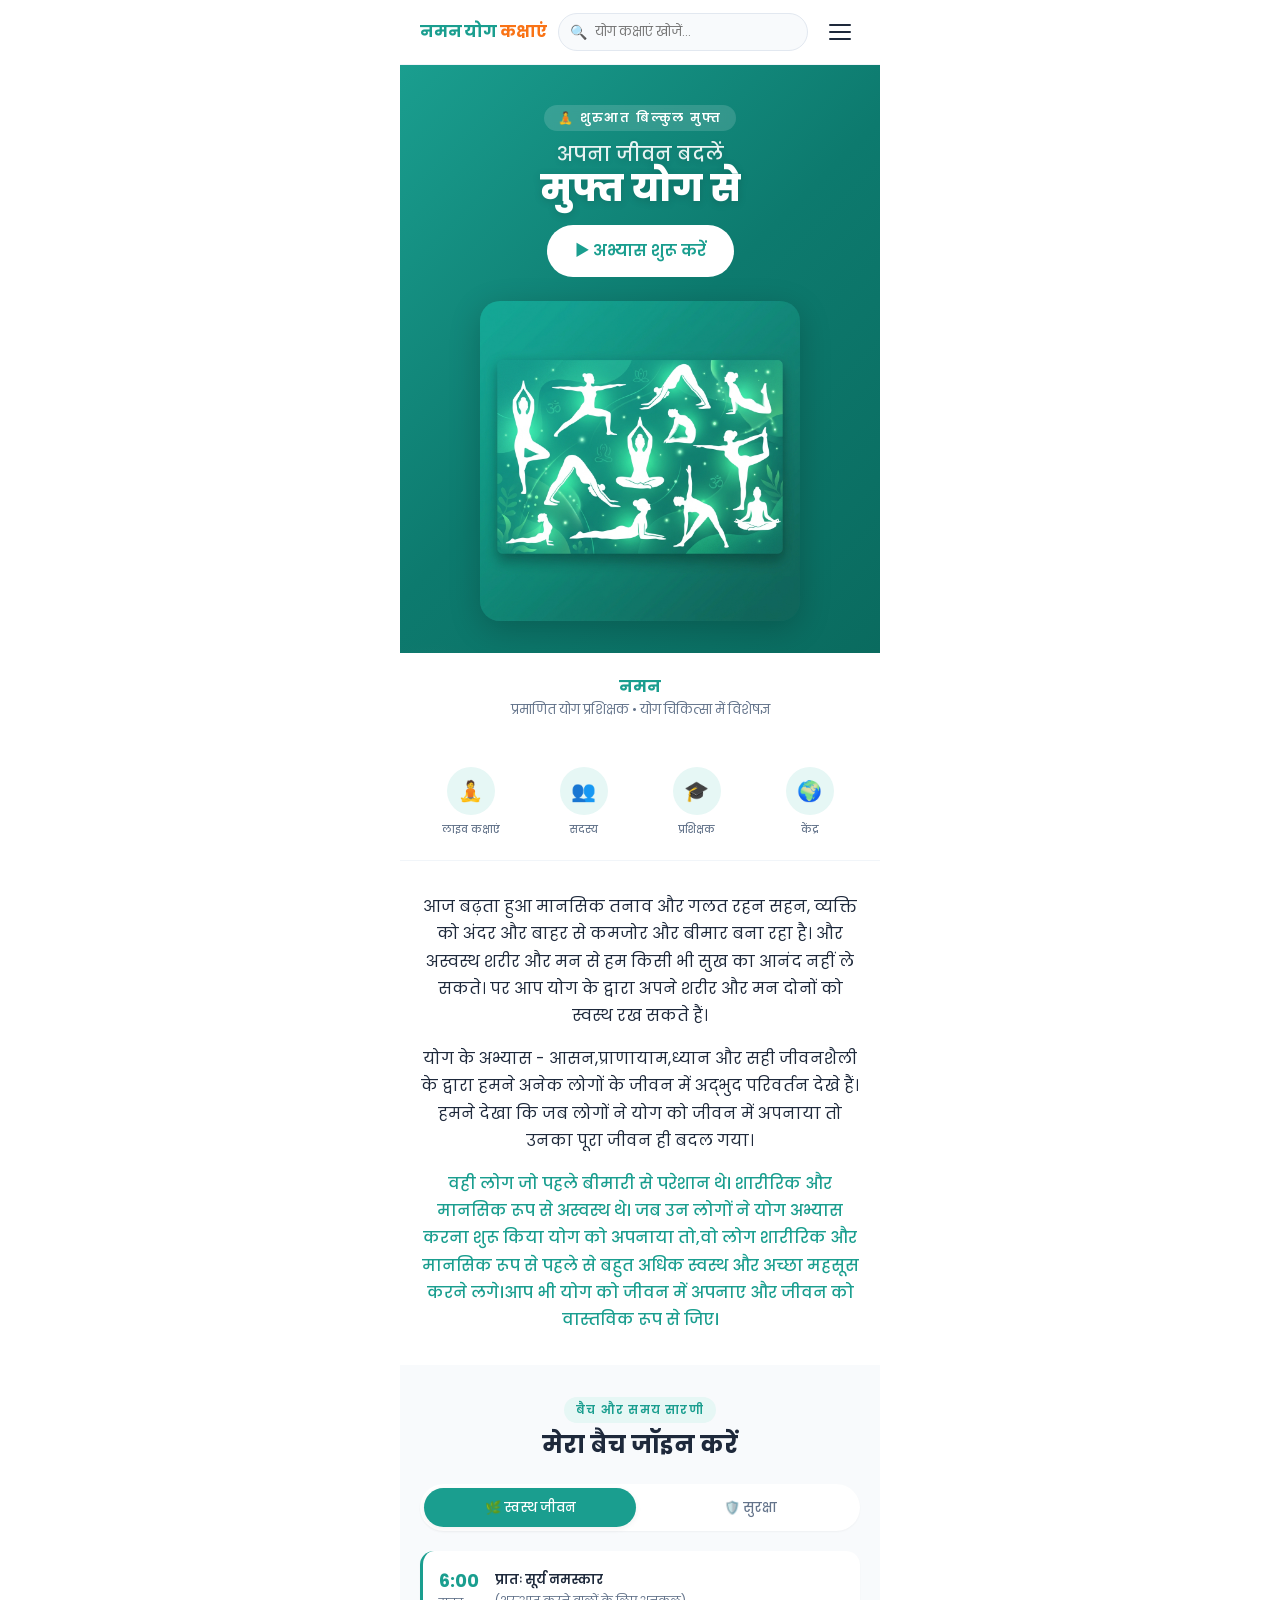
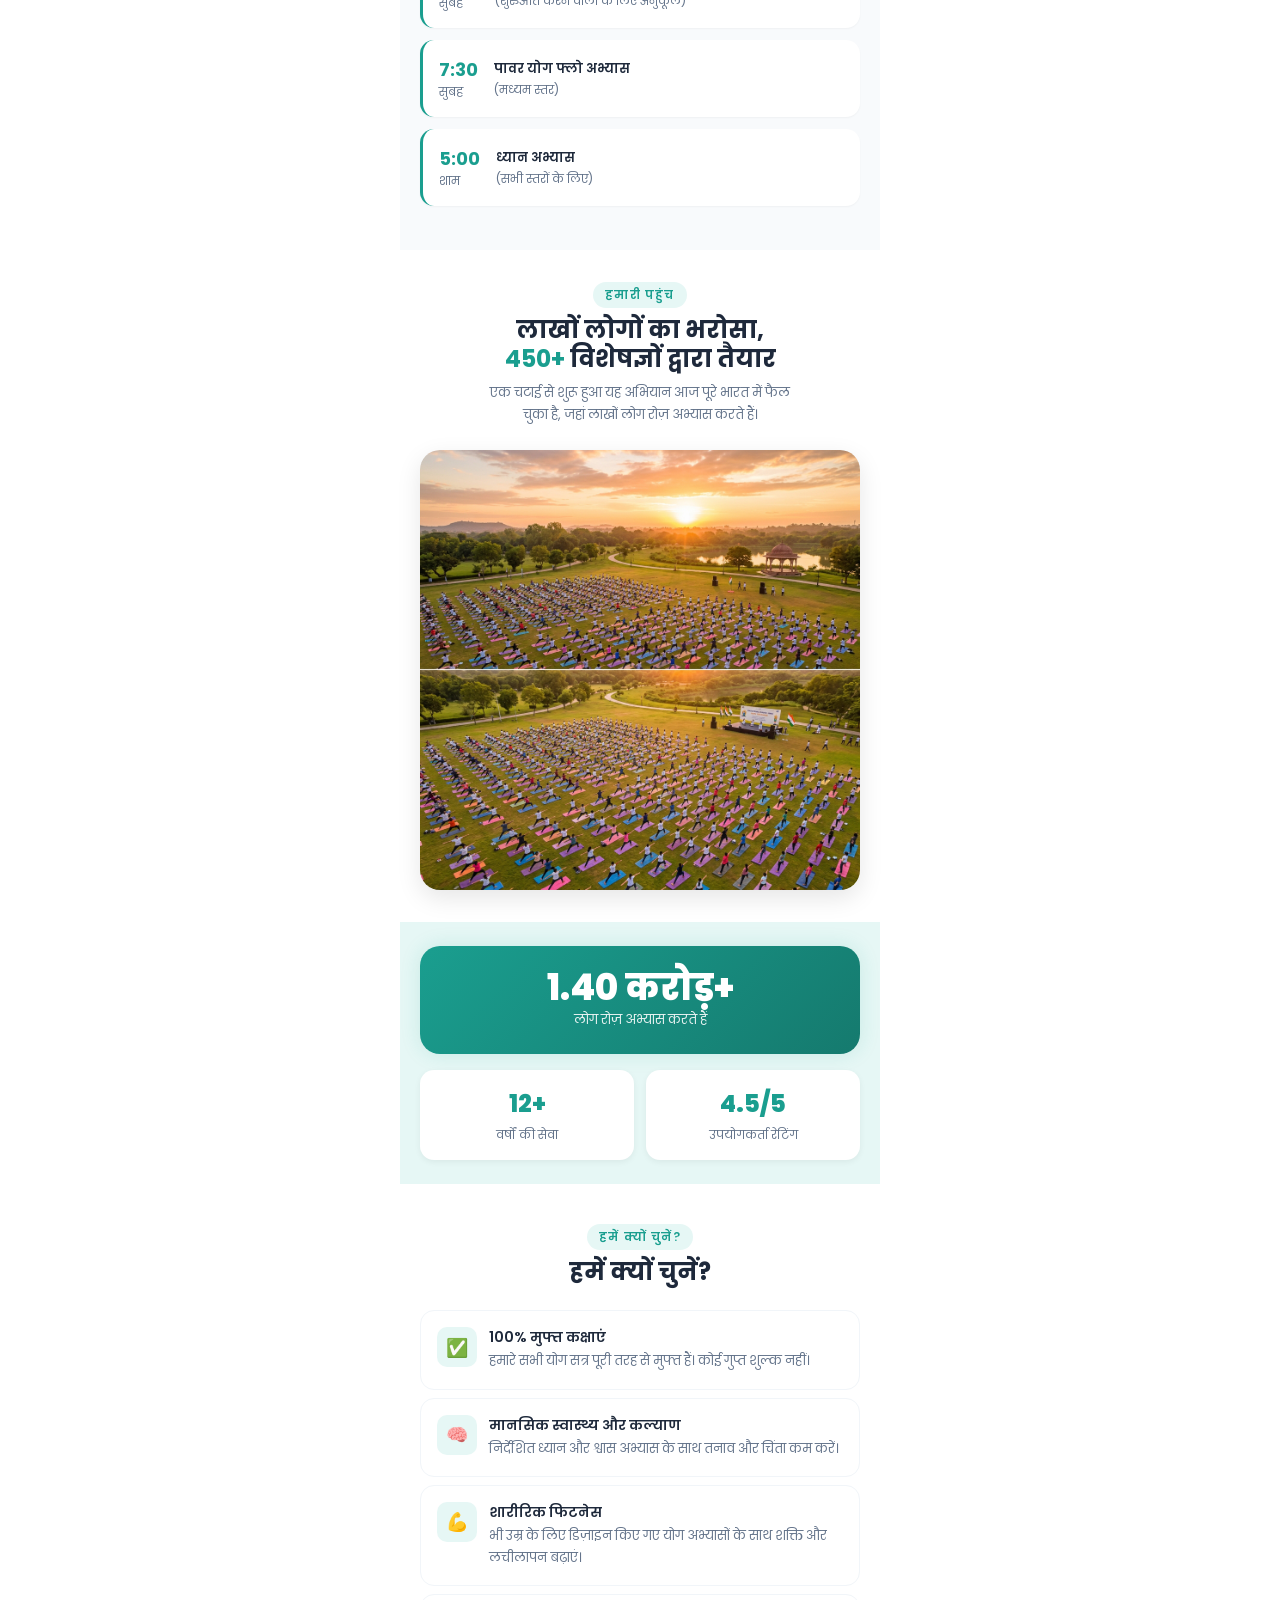
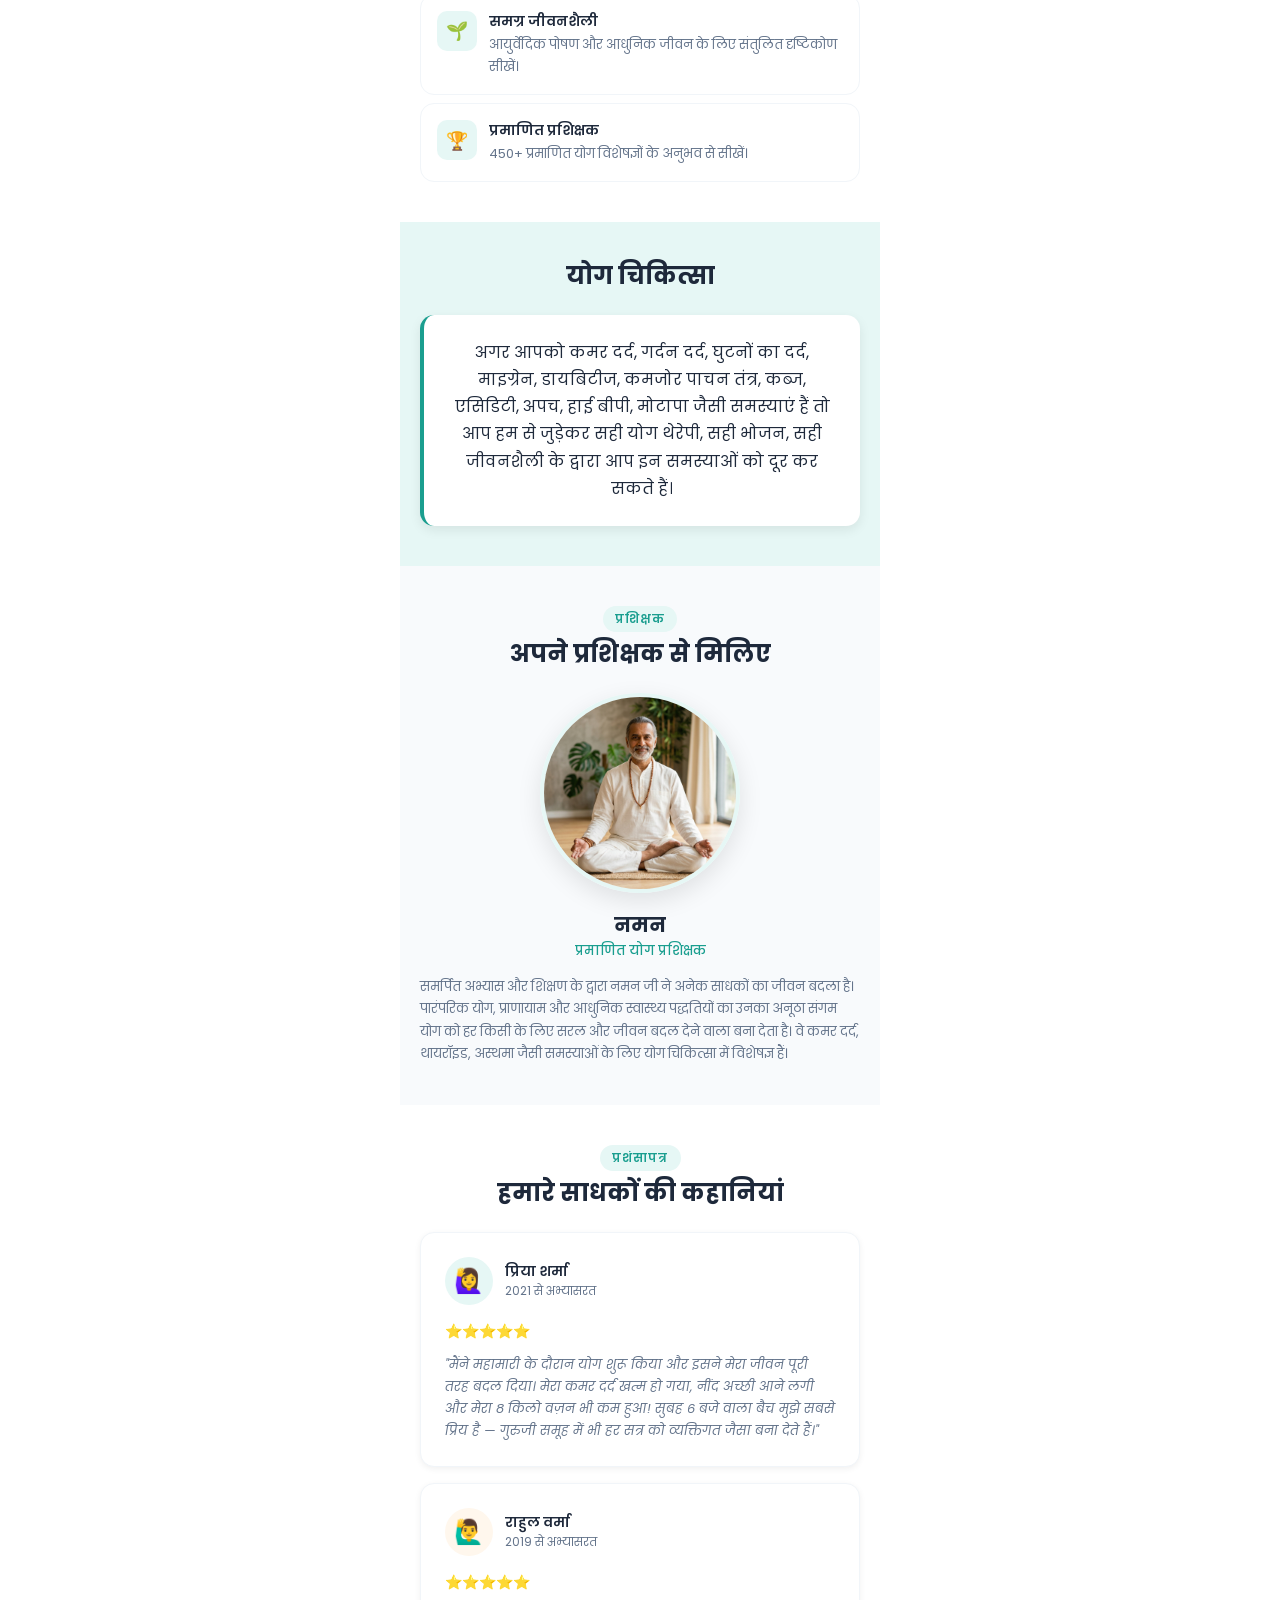
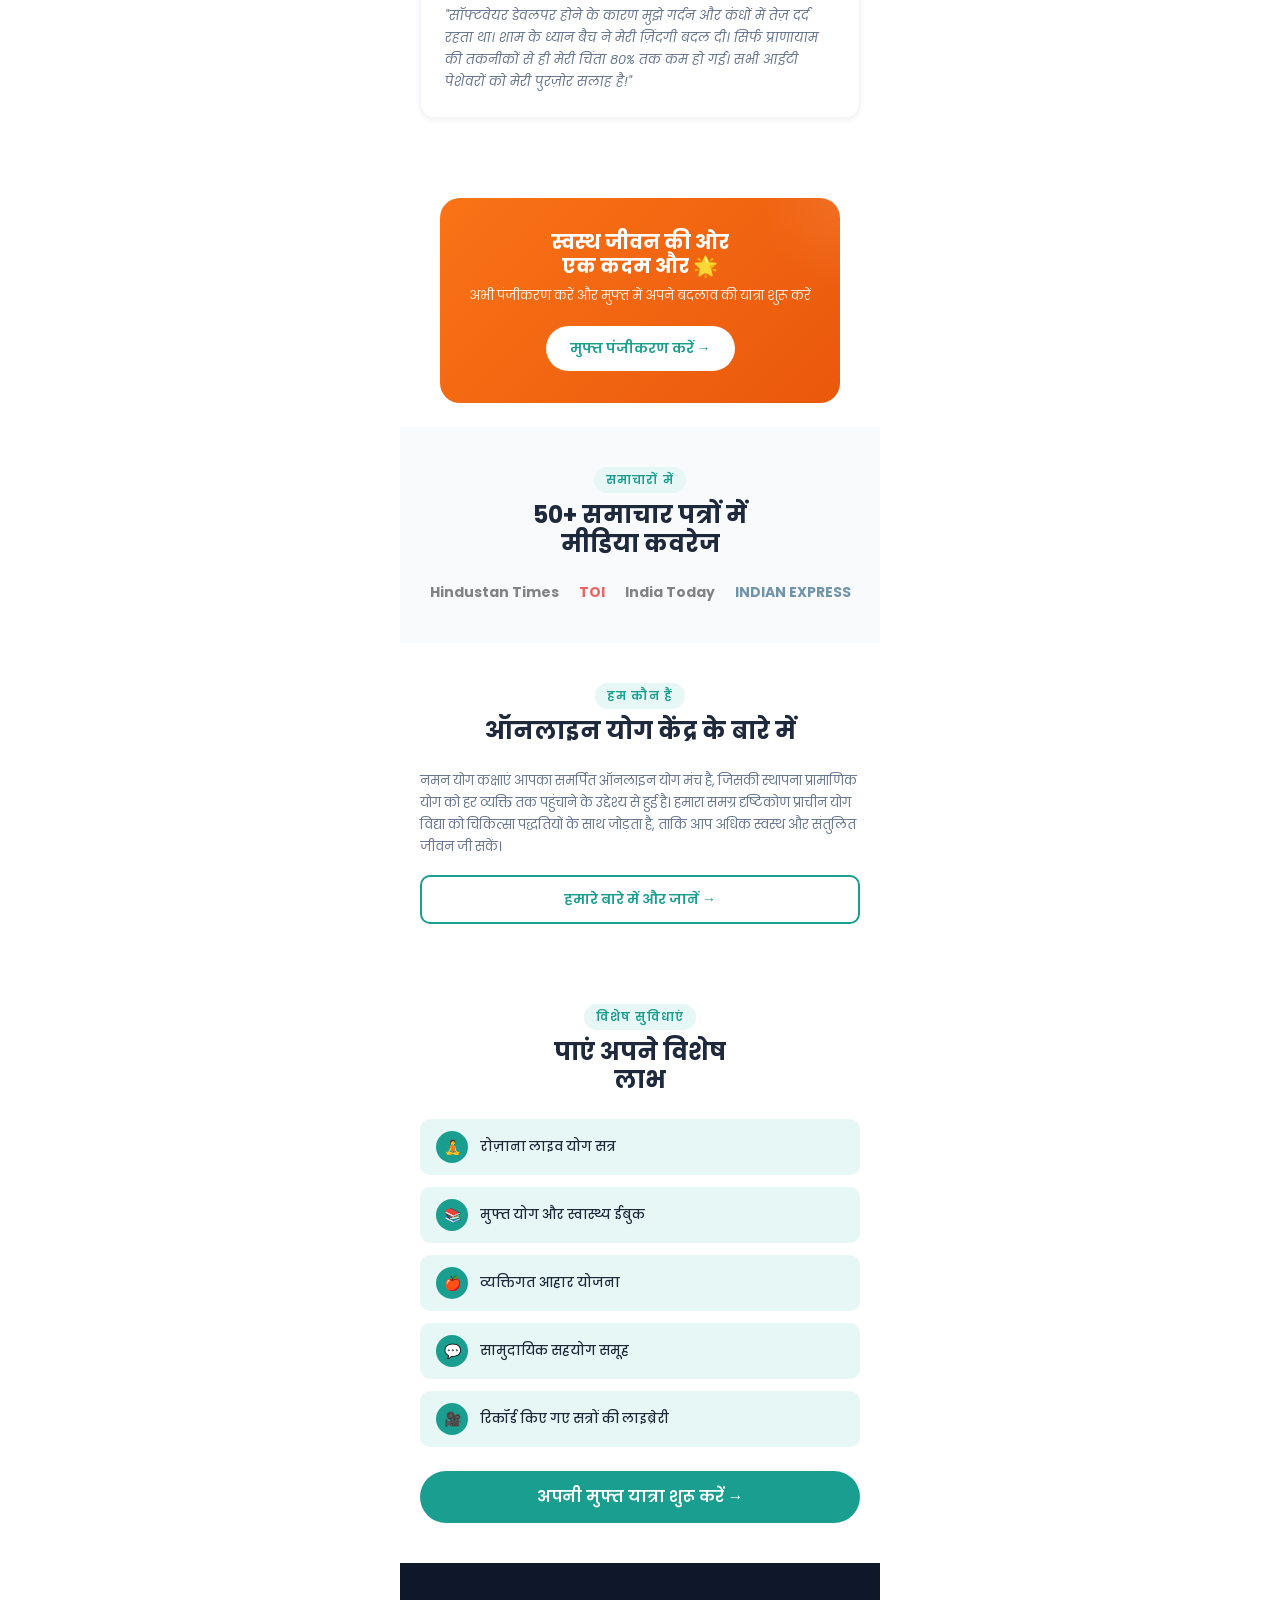
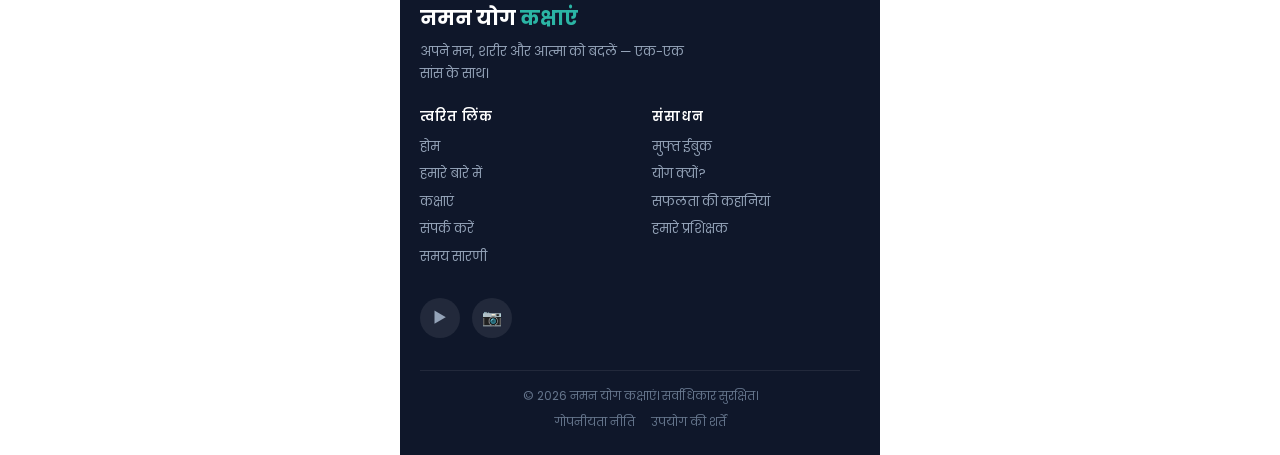
==== commit 89c85542: "Added the insta and youtube link" ====
--- a/index.html
+++ b/index.html
@@ -420,10 +420,9 @@
     </div>
 
     <div class="footer__social">
-      <a href="#" class="footer__social-link" aria-label="यूट्यूब">▶</a>
-      <a href="#" class="footer__social-link" aria-label="इंस्टाग्राम">📷</a>
-      <a href="#" class="footer__social-link" aria-label="फेसबुक">📘</a>
-      <a href="#" class="footer__social-link" aria-label="ट्विटर">🐦</a>
+      <a href="https://www.youtube.com/@yogwithnaman93" class="footer__social-link" aria-label="यूट्यूब">▶</a>
+      <a href="https://www.instagram.com/namanyogi2025?igsh=bjhqNmUzcmp2czFi" class="footer__social-link" aria-label="इंस्टाग्राम">📷</a>
+
     </div>
 
     <div class="footer__divider"></div>
